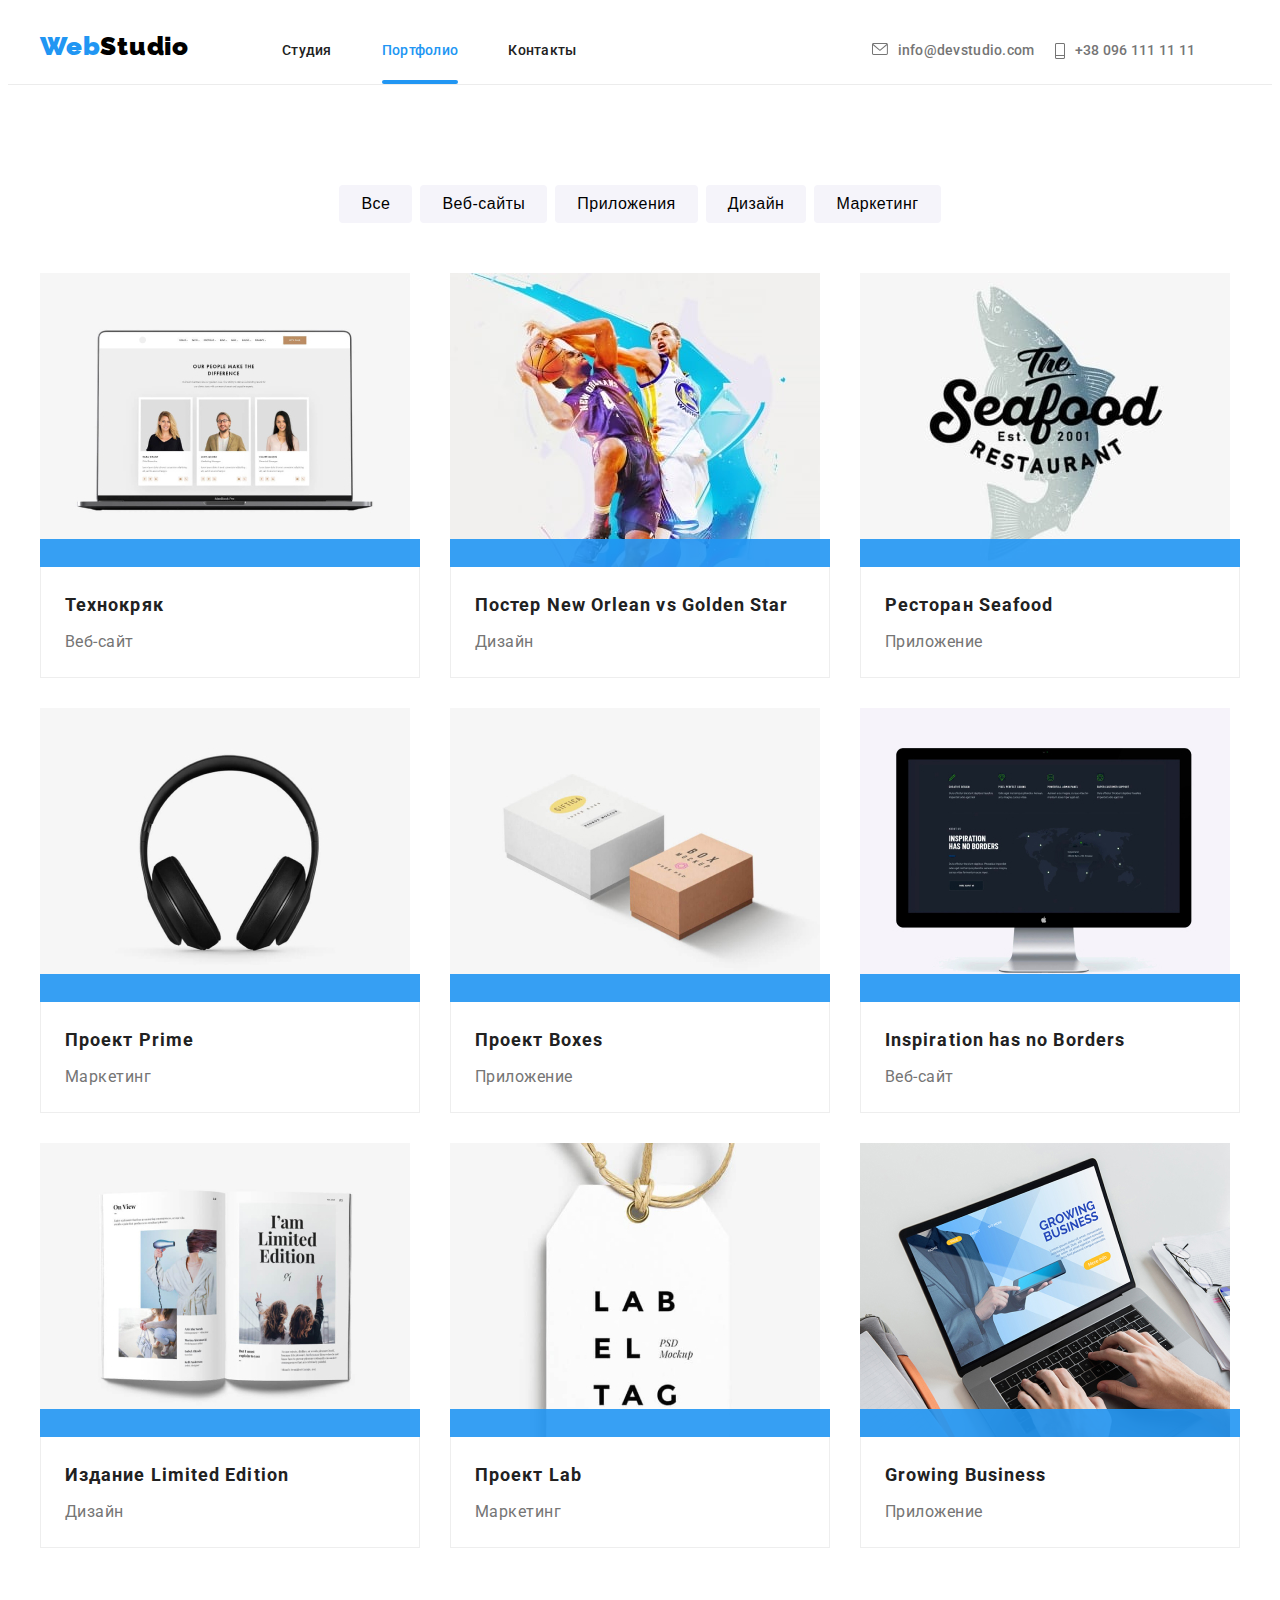
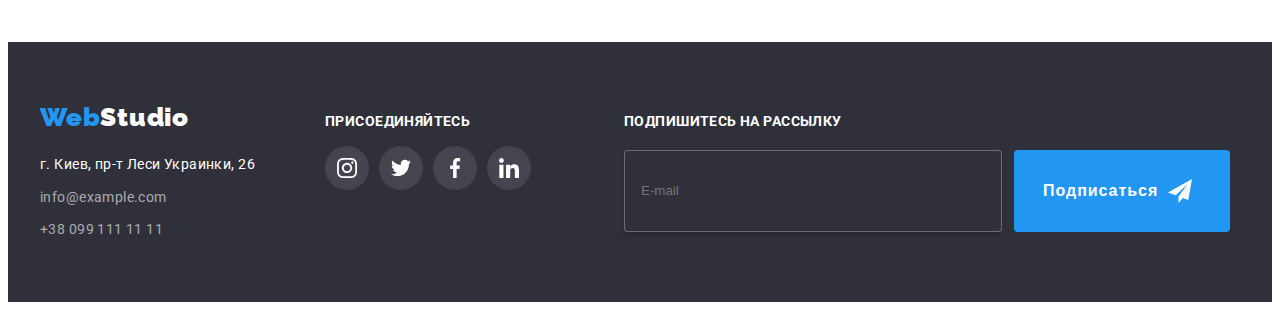
==== portfolio.html @ 85363402 "start of hw 8" ====
<!DOCTYPE html>
<html lang="ru">
<head>
   <meta charset="UTF-8">
   <meta http-equiv="X-UA-Compatible" content="IE=edge">
   <meta name="viewport" content="width=device-width, initial-scale=1.0">
   <title>Home Work 6</title>
   <link rel="preconnect" href="https://fonts.googleapis.com">
   <link rel="preconnect" href="https://fonts.gstatic.com" crossorigin>
   <link href="https://fonts.googleapis.com/css2?family=Raleway:wght@700&family=Roboto:wght@400;500;700;900&display=swap" rel="stylesheet">
   <link rel="stylesheet" href="https://cdnjs.cloudflare.com/ajax/libs/modern-normalize/1.1.0/modern-normalize.min.css" integrity="sha512-wpPYUAdjBVSE4KJnH1VR1HeZfpl1ub8YT/NKx4PuQ5NmX2tKuGu6U/JRp5y+Y8XG2tV+wKQpNHVUX03MfMFn9Q==" crossorigin="anonymous" referrerpolicy="no-referrer" />
   <link rel="stylesheet" href="css/main.min.css">

</head>
<body>
   <header class="page-header">
      <div class="container page-header__container">
         <nav class="page-header__info-nav">
            <a class="logo link" href="./index.html"><b style="color:#2196F3">Web<span style="color:#000000;">Studio</span></b></a>
            <ul class="menu__list">
               <li class="list menu__list-item"><a class="link menu__list-item-studio " href="./index.html">Студия</a></li>
               <li class="list menu__list-item"><a class="link menu__list-item-portfolio current" href="./portfolio.html">Портфолио</a></li>
               <li class="list menu__list-item"><a class="link menu__list-item-contact" href="#contacts">Контакты</a></li>
            </ul>
         </nav>   
         <div class="page-header__contact">
            <a class="page-header__contact-email link grey" href="mailto:info@devstudio.com">
               <svg class="page-header__contact-icon" width="16" height="12">
               <use
                  href="./images/symbol-defs.svg#icon-envelope"
               ></use>
               </svg>info@devstudio.com</a>
            <a class="page-header__contact-telephone link grey" href="tel:+380961111111">
               <svg class="page-header__contact-icon" width="10" height="16">
                  <use
                     href="./images/symbol-defs.svg#icon-telephone"
                  ></use>
               </svg>+38 096 111 11 11</a>
         </div>
      </div>   
   </header>
   <main class="main__portfolio"> 
         <section class="portfolio">  
            <div class="container container-portfolio"> 
               <h2 class="vissually-hidden">наши работы</h2>    
               <ul class="main__portfolio-nav list">
                     <li class="main__portfolio-nav-item"><button class="btn__nav" type="button">Все</button></li>
                     <li class="main__portfolio-nav-item"><button class="btn__nav" type="button" >Веб-сайты</button></li>
                     <li class="main__portfolio-nav-item"><button class="btn__nav" type="button" >Приложения</button></li>
                     <li class="main__portfolio-nav-item"><button class="btn__nav" type="button" >Дизайн</button></li>
                     <li class="main__portfolio-nav-item"><button class="btn__nav" type="button" >Маркетинг</button></li>
               </ul>
               <ul class="main__information-project-details list">
                  <li class="main__information-project-item">
                     <a class="link" href="#">
                        <div class="main__information-project-item-card">   
                           <img src="./images/img4.jpg" alt="Три человека" width="370" >
                           <p class="main__information-project-item-text">
                              Технокряк это современная площадка распространения коронавируса. Компании используют эту платформу для цифрового шпионажа и атак на защищённые сервера конкурентов.
                           </p>
                        </div>
                        <div class="main__information-project-item-border">
                           <h3 class="main__information-project-item-title">Технокряк</h3>
                           <p class="grey detail">Веб-сайт</p>
                        </div>
                     </a>
                  </li>
                  <li class="main__information-project-item">
                     <a class="link" href="#">
                        <div class="main__information-project-item-card">
                           <img src="./images/img5.jpg" alt="два человека играют в баскетбол"  width="370" >
                           <p class="main__information-project-item-text">
                           Технокряк это современная площадка распространения коронавируса. Компании используют эту платформу для цифрового шпионажа и атак на защищённые сервера конкурентов.
                           </p>
                        </div>   
                        <div class="main__information-project-item-border">
                           <h3 class="main__information-project-item-title">Постер New Orlean vs Golden Star</h3>
                           <p class="grey detail">Дизайн</p>
                        </div>
                     </a>
                  </li>
                  <li class="main__information-project-item">
                     <a class="link" href="#">
                        <div class="main__information-project-item-card">
                           <img src="./images/img6.jpg" alt="логотип морского ресторана"  width="370" >
                            <p class="main__information-project-item-text">
                              Технокряк это современная площадка распространения коронавируса. Компании используют эту платформу для цифрового шпионажа и атак на защищённые сервера конкурентов.
                           </p>
                        </div>  
                        <div class="main__information-project-item-border">
                           <h3 class="main__information-project-item-title">Ресторан Seafood</h3>
                           <p class="grey detail">Приложение</p>
                        </div>
                     </a>
                  </li>   
                  <li class="main__information-project-item">
                     <a class="link" href="#">
                        <div class="main__information-project-item-card">
                           <img src="./images/img7.jpg" alt="наушники"  width="370" >
                           <p class="main__information-project-item-text">
                              Технокряк это современная площадка распространения коронавируса. Компании используют эту платформу для цифрового шпионажа и атак на защищённые сервера конкурентов.
                           </p>
                        </div>   
                        <div class="main__information-project-item-border">
                           <h3 class="main__information-project-item-title">Проект Prime</h3>
                           <p class="grey detail">Маркетинг</p>
                        </div>
                     </a>
                  </li>  
                  <li class="main__information-project-item">
                     <a class="link" href="#">
                        <div class="main__information-project-item-card">
                           <img src="./images/img8.jpg" alt="две коробки"  width="370" >
                           <p class="main__information-project-item-text">
                              Технокряк это современная площадка распространения коронавируса. Компании используют эту платформу для цифрового шпионажа и атак на защищённые сервера конкурентов.
                           </p>
                        </div>
                        <div class="main__information-project-item-border">
                           <h3 class="main__information-project-item-title">Проект Boxes</h3>
                           <p class="grey detail">Приложение</p>
                        </div>
                     </a>  
                  </li>
                  <li class="main__information-project-item">
                     <a class="link" href="#">
                        <div class="main__information-project-item-card">
                           <img src="./images/img9.jpg" alt="рабочий стол"  width="370" >
                           <p class="main__information-project-item-text">
                              Технокряк это современная площадка распространения коронавируса. Компании используют эту платформу для цифрового шпионажа и атак на защищённые сервера конкурентов.
                            </p>
                        </div>
                        <div class="main__information-project-item-border">
                           <h3 class="main__information-project-item-title" lang="en">Inspiration has no Borders</h3>
                           <p class="grey detail">Веб-сайт</p>
                        </div>
                     </a>  
                  </li>
                  <li class="main__information-project-item">
                     <a class="link" href="#">
                        <div class="main__information-project-item-card">
                           <img src="./images/img10.jpg" alt="открытая книга"  width="370" >
                           <p class="main__information-project-item-text">
                              Технокряк это современная площадка распространения коронавируса. Компании используют эту платформу для цифрового шпионажа и атак на защищённые сервера конкурентов.
                           </p>
                        </div>   
                        <div class="main__information-project-item-border">
                           <h3 class="main__information-project-item-title">Издание Limited Edition</h3>
                           <p class="grey detail">Дизайн</p>
                        </div>
                     </a>   
                  </li>   
                  <li class="main__information-project-item">
                     <a class="link" href="#">
                        <div class="main__information-project-item-card">
                           <img src="./images/img11.jpg" alt="метка"  width="370" >
                              <p class="main__information-project-item-text">
                                 Технокряк это современная площадка распространения коронавируса. Компании используют эту платформу для цифрового шпионажа и атак на защищённые сервера конкурентов.
                              </p>
                        </div>
                        <div class="main__information-project-item-border">
                           <h3 class="main__information-project-item-title">Проект Lab</h3>
                           <p class="grey detail">Маркетинг</p>
                        </div>
                     </a> 
                  </li>  
                  <li class="main__information-project-item">
                    <a class="link" href="#">
                        <div class="main__information-project-item-card">
                           <img src="./images/img12.jpg" alt="ноутбук" width="370" >
                           <p class="main__information-project-item-text">
                              Технокряк это современная площадка распространения коронавируса. Компании используют эту платформу для цифрового шпионажа и атак на защищённые сервера конкурентов.
                           </p>
                        </div>   
                        <div class="main__information-project-item-border">
                           <h3 class="main__information-project-item-title" lang="en">Growing Business</h3>
                           <p class="grey detail">Приложение</p>
                        </div>
                     </a> 
                  </li>  
               </ul>
            </div> 
         </section>      
   </main>
   <footer class="page-footer" id="contacts">
      <div class="container page-footer__container">
          <div class="page-footer__contact">
              <a class="page-footer__logo link" href="./index.html"><b style="color:#2196F3">Web<span style="color:#ffffff;">Studio</span></b></a>
              <address class="page-footer__address white">
                  г. Киев, пр-т Леси Украинки, 26
              </address>
              <a class="link page-footer__contact-info page-footer__email" href="mailto:info@example.com">info@example.com</a>
              <a class="link page-footer__contact-info" href="tel:+380991111111">+38 099 111 11 11</a>
          </div>
          <section class="page-footer__social">
              <h3 class="page-footer__social-title white ">присоединяйтесь</h3>
              <ul class="page-footer__socials-list list">
                  <li class="page-footer__socials-item">
                          <a
                              href=""
                              class="page-footer__socials-link link"
                          >
                              <svg class="page-footer__socials-icon" width="20" height="20">
                              <use
                                      href="./images/symbol-defs.svg#icon-instagram-2"></use>
                              </svg>
                          </a>
                  </li>
                  <li class="page-footer__socials-item">
                          <a
                              href=""
                              class="page-footer__socials-link link"
                          >
                              <svg class="page-footer__socials-icon" width="20" height="20">
                              <use
                              href="./images/symbol-defs.svg#icon-twitter"
                              ></use>
                              </svg>
                          </a>
                  </li>
                  <li class="page-footer__socials-item">
                          <a
                              href=""
                              class="page-footer__socials-link link"
                          >
                              <svg class="page-footer__socials-icon" width="20" height="20">
                              <use
                              href="./images/symbol-defs.svg#icon-facebook"
                              ></use>
                              </svg>
                          </a>
                  </li>
                  <li class="page-footer__socials-item">
                          <a
                              href=""
                              class="page-footer__socials-link link"
                          >
                              <svg class="page-footer__socials-icon" width="20" height="20">
                              <use
                              href="./images/symbol-defs.svg#icon-linkedin"
                              ></use>
                              </svg>
                          </a>
                  </li>
              </ul>
          </section>
          <section class="page-footer__client">
              <h3 class="page-footer__title white ">Подпишитесь на рассылку</h3>
              <div class="confirmation-email">
                  <span>
                      <input
                          type="email"
                          name="email-confirmation"
                          id="email-confirmation"
                          class="footer-input"
                          placeholder="E-mail"/> 
                  </span>        
                  <button class="page-footer__btn-email" type="submit">Подписаться
                      <span>
                          <svg class="page-footer__icon" width="24" height="24">
                              <use href="./images/symbol-defs.svg#icon-icon-send"></use>
                          </svg> 
                      </span>
                  </button>    
              </div>
          </section>
      </div>   
 </footer>

</body>
</html>
---- css/main.min.css ----
:root{--primary-text-color: #212121;--special-color: #2196f3;--color-contact: #757575;--color-light: #ffffff;--color-of-details: #ececec;--color-background: #f5f4fa;--color-image: #2f303a;--color-footer-contact: rgba(255, 255, 255, 0.6);--color-border: #eeeeee;--color-footer-social: #44454e;--color-teachers-social: #afb1b8;--color-details-info: #e5e5e5}body{font-family:'Roboto', sans-serif;color:var(--primary-text-color)}.link{text-decoration:none;transition:color 250ms cubic-bezier(0.4, 0, 0.2, 1),background-color 250ms cubic-bezier(0.4, 0, 0.2, 1)}.vissually-hidden{position:absolute;white-space:nowrap;width:1px;height:1px;overflow:hidden;border:0;padding:0;clip:rect(0 0 0 0);clip-path:inset(50%);margin:-1px}.grey{color:var(--color-contact)}.white{color:var(--color-light)}p,h1,h2,h3,h4,h5,h6{margin:0}img{display:block;max-width:100%;height:auto}ul{list-style-type:none;margin:0;padding:0}.container{width:1200px;padding-left:15px;padding-right:15px;margin-left:auto;margin-right:auto}.backdrop{position:fixed;width:100vw;height:100vh;background-color:rgba(0,0,0,0.2);top:0}.modal{position:absolute;min-width:528px;min-height:581px;background-color:var(--color-light);box-shadow:0px 2px 1px rgba(0,0,0,0.2),1px 0px 1px rgba(0,0,0,0.14),3px 0px 1px rgba(0,0,0,0.12);border-radius:4px;top:50%;left:50%;transform:translate(-50%, -50%);padding:40px;text-align:center}.is-hidden{visibility:hidden;opacity:0;pointer-events:none}.modal-btn{display:flex;align-items:center;background-color:var(--color-light);border-color:rgba(0,0,0,0.1);border-radius:50px;width:30px;height:30px;position:absolute;right:8px;top:8px;padding:6px;transition:fill 250ms cubic-bezier(0.4, 0, 0.2, 1)}.modal-btn:hover{fill:var(--special-color)}.modal-title{font-weight:700;font-size:20px;line-height:1.15;letter-spacing:0.03em;text-align:center;color:var(--primary-text-color);margin-bottom:12px}.modal-label{display:block;margin-bottom:4px;font-size:12px;line-height:1.2;font-weight:400;letter-spacing:0.01em;color:var(--color-contact);text-align:start}.modal-input-icon{position:absolute;top:20%;left:15px;transition:fill 250ms cubic-bezier(0.4, 0, 0.2, 1)}.modal-input{width:100%;height:40px;background-color:transparent;border:1px solid rgba(33,33,33,0.2);border-radius:4px;padding-left:42px;outline:none;margin-bottom:10px;transition:border-color 250ms cubic-bezier(0.4, 0, 0.2, 1)}.modal-input:focus{border-color:var(--special-color)}.modal-input:focus+.modal-input-icon{fill:var(--special-color)}.modal-text{width:100%;height:120px;background-color:transparent;border:1px solid rgba(33,33,33,0.2);border-radius:5px;resize:none;padding:12px 16px;margin-bottom:20px}.input-wrap{display:block;position:relative}.check-text{font-size:14px;line-height:1.2;color:var(--color-contact);display:flex;position:relative}.check-link{color:var(--special-color);margin-left:5px}.check-text span{width:16px;height:15px;border:2px solid var(--primary-text-color);border-radius:2px;margin-right:9px;display:flex;align-items:center;justify-content:center;transition:background-color 250ms cubic-bezier(0.4, 0, 0.2, 1),border 250ms cubic-bezier(0.4, 0, 0.2, 1)}.input-check:checked+.check-text span{background-color:var(--special-color);border:none}.input-icon-check{fill:var(--color-light)}.form__btn-contact{color:var(--color-light);font-size:16px;line-height:1.87;font-weight:400;letter-spacing:0.06em;padding:10px 55px;border:none;border-radius:4px;background-color:var(--special-color);box-shadow:0px 4px 4px rgba(0,0,0,0.15);margin-top:30px}.page-header{display:flex;justify-content:space-evenly;border-bottom:solid 1px var(--color-of-details);padding-top:24px}.page-header__container{display:flex;align-items:baseline}.page-header__info-nav{display:flex;align-items:baseline}.logo{font-size:26px;font-family:'Raleway', sans-serif;letter-spacing:0.03em;font-weight:700;line-height:1.15}.menu__list{display:flex;align-items:center;margin-right:295px}.menu__list .list:first-child{margin-left:93px}.menu__list .list:not(:last-child){margin-right:50px}.menu__list .current::after{color:var(--special-color);content:'';height:4px;width:100%;background-color:var(--special-color);border-radius:2px;display:block;position:absolute;bottom:0}.menu__list .link{padding-bottom:25px}.menu__list .link:hover,.menu__list .link:focus{color:var(--special-color)}.menu__list-item{position:relative;padding-bottom:25px}.page-header__contact{display:flex;align-items:center}.page-header__contact .link:hover,.page-header__contact .link:focus{color:var(--special-color)}.menu__list-item-studio,.menu__list-item-portfolio,.menu__list-item-contact{color:var(--primary-text-color);font-weight:500;font-size:14px;line-height:1.14;letter-spacing:0.02em}.current{color:var(--special-color)}.page-header__contact-telephone{display:flex;align-items:flex-start}.page-header__contact-icon{fill:currentColor;margin-right:10px}.page-header__contact-email,.page-header__contact-telephone{font-weight:500;font-size:14px;line-height:1.14;letter-spacing:0.02em}.page-header__contact-email{margin-right:20px}.hero{background-color:var(--color-image);letter-spacing:0.06em;text-align:center;padding-top:200px;padding-bottom:200px}.overlay{background-image:linear-gradient(rgba(47,48,58,0.4), rgba(47,48,58,0.4)),url("../images/img-hero.jpg");background-repeat:no-repeat;background-position:center;background-size:cover;margin:0 auto;max-width:1600px}.hero__title{color:var(--color-light);font-size:44px;font-weight:900;line-height:1.36;letter-spacing:0.06em;max-width:696px;margin-bottom:30px;margin-right:auto;margin-left:auto}.hero__btn{padding:10px 32px;background-color:var(--special-color);border-radius:4px;font-size:16px;font-weight:700;line-height:1.87;cursor:pointer;color:var(--color-light);border:none;transition:box-shadow 250ms cubic-bezier(0.4, 0, 0.2, 1)}.hero__btn:hover{box-shadow:0px 4px 4px rgba(0,0,0,0.15)}.main__portfolio{padding-top:100px;padding-bottom:94px}.container-portfolio{display:flex;flex-direction:column}.main__portfolio-nav{display:flex;justify-content:center;margin-bottom:50px}.main__portfolio-nav .main__portfolio-nav-item:not(:last-child){margin-right:8px}.btn__nav{background:var(--color-background);border-radius:4px;border:none;font-weight:500;font-size:16px;line-height:1.62;letter-spacing:0.03em;cursor:pointer;padding:6px 22px;transition:background-color 250ms cubic-bezier(0.4, 0, 0.2, 1),color 250ms cubic-bezier(0.4, 0, 0.2, 1),border 250ms cubic-bezier(0.4, 0, 0.2, 1),box-shadow 250ms cubic-bezier(0.4, 0, 0.2, 1)}.btn__nav:hover,.btn__nav:focus{background-color:var(--special-color);border:none;color:var(--color-light);box-shadow:0px 3px 1px rgba(0,0,0,0.1),0px 1px 2px rgba(0,0,0,0.08),0px 2px 2px rgba(0,0,0,0.12)}.main__information-project-details{display:flex;flex-wrap:wrap;margin-bottom:-30px;margin-right:-30px}.main__information-project-item{width:calc(100% / 3 - 30px);margin-bottom:30px;margin-right:30px;background:var(--color-light);transition:box-shadow 250ms cubic-bezier(0.4, 0, 0.2, 1)}.main__information-project-item:hover{box-shadow:0px 3px 1px rgba(0,0,0,0.1),0px 1px 2px rgba(0,0,0,0.08),0px 2px 2px rgba(0,0,0,0.12)}.main__information-project-item:hover .main__information-project-item-text{transform:translateY(0%)}.main__information-project-item-card{position:relative;overflow:hidden}.main__information-project-item-text{font-style:normal;font-size:18px;line-height:calc(28 / 18);letter-spacing:0.03em;color:var(--color-light);width:370px;position:absolute;top:0;left:0;padding:63px 24px;background-color:rgba(33,150,243,0.9);transform:translateY(100%);transition:transform 250ms cubic-bezier(0.4, 0, 0.2, 1)}.main__information-project-item-border{border-left:1px solid var(--color-border);border-right:1px solid var(--color-border);border-bottom:1px solid var(--color-border);padding:20px 24px}.main__information-project-item-title{font-weight:700;font-size:18px;line-height:2;letter-spacing:0.06em;color:var(--primary-text-color)}.detail{font-size:16px;line-height:1.87;letter-spacing:0.03em;margin-top:4px}.skils.section{padding-top:94px;padding-bottom:47px}.skils__details-list{display:flex;justify-content:center}.skils__details-item:not(:last-child){margin-right:30px}.skils__details-block{display:flex;justify-content:center;align-items:center;margin-bottom:30px;background-color:var(--color-background);width:270px;height:120px}.skils__details-title{font-weight:700;font-size:14px;line-height:1.14;letter-spacing:0.03em}.grey.text{font-family:Roboto;font-size:14px;line-height:1.71;letter-spacing:0.03em;margin-top:10px;display:block;width:270px}.work{font-family:Roboto;font-weight:700;font-size:36px;line-height:1.16;text-align:center;letter-spacing:0.03em;margin-bottom:50px}.work-details.section{padding-top:47px;padding-bottom:94px}.work-details__gallery-list{display:flex}.work-details__gallery-list .list:not(:last-child){margin-right:30px}.work-details__gallery-item-box{position:relative}.work-details__gallery-item-text{position:absolute;bottom:0;left:0;color:var(--color-light);background-color:rgba(47,48,58,0.8);width:100%;height:70px;font-weight:700;font-size:14px;line-height:calc(16 / 14);text-align:center;letter-spacing:0.03em;padding:27px 82px;text-transform:uppercase}.teachers{background-color:var(--color-background);padding-top:94px;padding-bottom:94px}.teachers__list{display:flex}.teachers__list .list:not(:last-child){margin-right:30px}.teachers__list .teachers__socials-list{display:flex;justify-content:center;margin-top:16px}.teachers__item{background-color:var(--color-light);box-shadow:0px 1px 3px rgba(0,0,0,0.12),0px 1px 1px rgba(0,0,0,0.14),0px 2px 1px rgba(0,0,0,0.2);border-radius:0px 0px 4px 4px}.teachers__item-names{padding-top:30px;padding-bottom:30px}.teachers__item-names-title{font-weight:500;font-size:16px;line-height:1.18;text-align:center;letter-spacing:0.03em}.teachers__socials-item{width:44px;height:44px;margin-right:10px}.teachers__socials-item:last-child{margin-right:0}.teachers__socials-item .teachers__socials-link{width:100%;height:100%;border-radius:50%;display:flex;align-items:center;justify-content:center;color:var(--color-teachers-social);transition:background-color 250ms cubic-bezier(0.4, 0, 0.2, 1),color 250ms cubic-bezier(0.4, 0, 0.2, 1)}.teachers__socials-item .teachers__socials-link:hover,.teachers__socials-item .teachers__socials-link:focus{background-color:var(--special-color);color:var(--color-light)}.teachers__socials-icon{fill:currentColor}.grey.workers{text-align:center;font-weight:400;margin-top:10px}.clients.section{padding-top:94px;padding-bottom:94px}.clients__title{margin-bottom:50px;text-align:center}.clients__socials-list{display:flex}.clients__socials-item{margin-right:30px}.clients__socials-item:last-child{margin-right:0}.clients__socials-link{display:flex;justify-content:center;align-items:center;width:170px;height:92px;border:solid 1px var(--color-teachers-social);border-radius:4px;fill:var(--color-teachers-social);transition:fill 250ms cubic-bezier(0.4, 0, 0.2, 1),border 250ms cubic-bezier(0.4, 0, 0.2, 1)}.clients__socials-link:hover,.clients__socials-link:focus{fill:var(--special-color);border:solid 1px var(--special-color)}.page-footer{background-color:var(--color-image);padding-top:60px;padding-bottom:60px}.page-footer__container{display:flex;align-items:baseline}.page-footer__contact{margin-right:70px}.page-footer__logo{font-family:Raleway;font-weight:700;font-size:26px;line-height:1.19;letter-spacing:0.03em;display:block}.page-footer__address{font-size:14px;font-weight:400;font-style:normal;line-height:1.71;letter-spacing:0.03em;margin-top:20px}.page-footer__contact-info{color:var(--color-footer-contact);font-size:14px;line-height:1.71;letter-spacing:0.03em;display:block}.page-footer__email{margin-top:9px;margin-bottom:9px}.page-footer__social-title{font-weight:700;font-size:14px;line-height:1.14;letter-spacing:0.03em;text-transform:uppercase}.page-footer__socials-list{display:flex;justify-content:center;margin-top:16px}.page-footer__socials-item{width:44px;height:44px;margin-right:10px}.page-footer__socials-item:last-child{margin-right:0}.page-footer__socials-link{width:100%;height:100%;border-radius:50%;background-color:var(--color-footer-social);display:flex;align-items:center;justify-content:center;color:#ffffff}.page-footer__socials-link:hover,.page-footer__socials-link:focus{background-color:var(--special-color)}.page-footer__socials-icon{width:20px;height:20px;fill:currentColor}.page-footer__client{margin-left:93px}.page-footer__title{font-weight:700;font-size:14px;line-height:1.14;letter-spacing:0.03em;text-transform:uppercase;margin-bottom:20px}.confirmation-email{display:flex}.footer-input{width:358px;height:50px;background-color:var(--color-image);border:1px solid rgba(255,255,255,0.3);border-radius:4px;box-shadow:0px 4px 4px rgba(0,0,0,0.15);color:var(--color-contact);padding-left:16px;padding-top:15px;padding-bottom:15px;margin-right:12px}.page-footer__btn-email{color:var(--color-light);background-color:var(--special-color);border-radius:4px;border:none;padding:10px 62px 10px 29px;font-weight:700;font-size:16px;line-height:1.87;letter-spacing:0.06em;position:relative}.page-footer__btn-email span{margin-left:10px}.page-footer__icon{position:absolute;fill:var(--color-light);top:50%;transform:translateY(-50%)}
/*# sourceMappingURL=main.min.css.map */
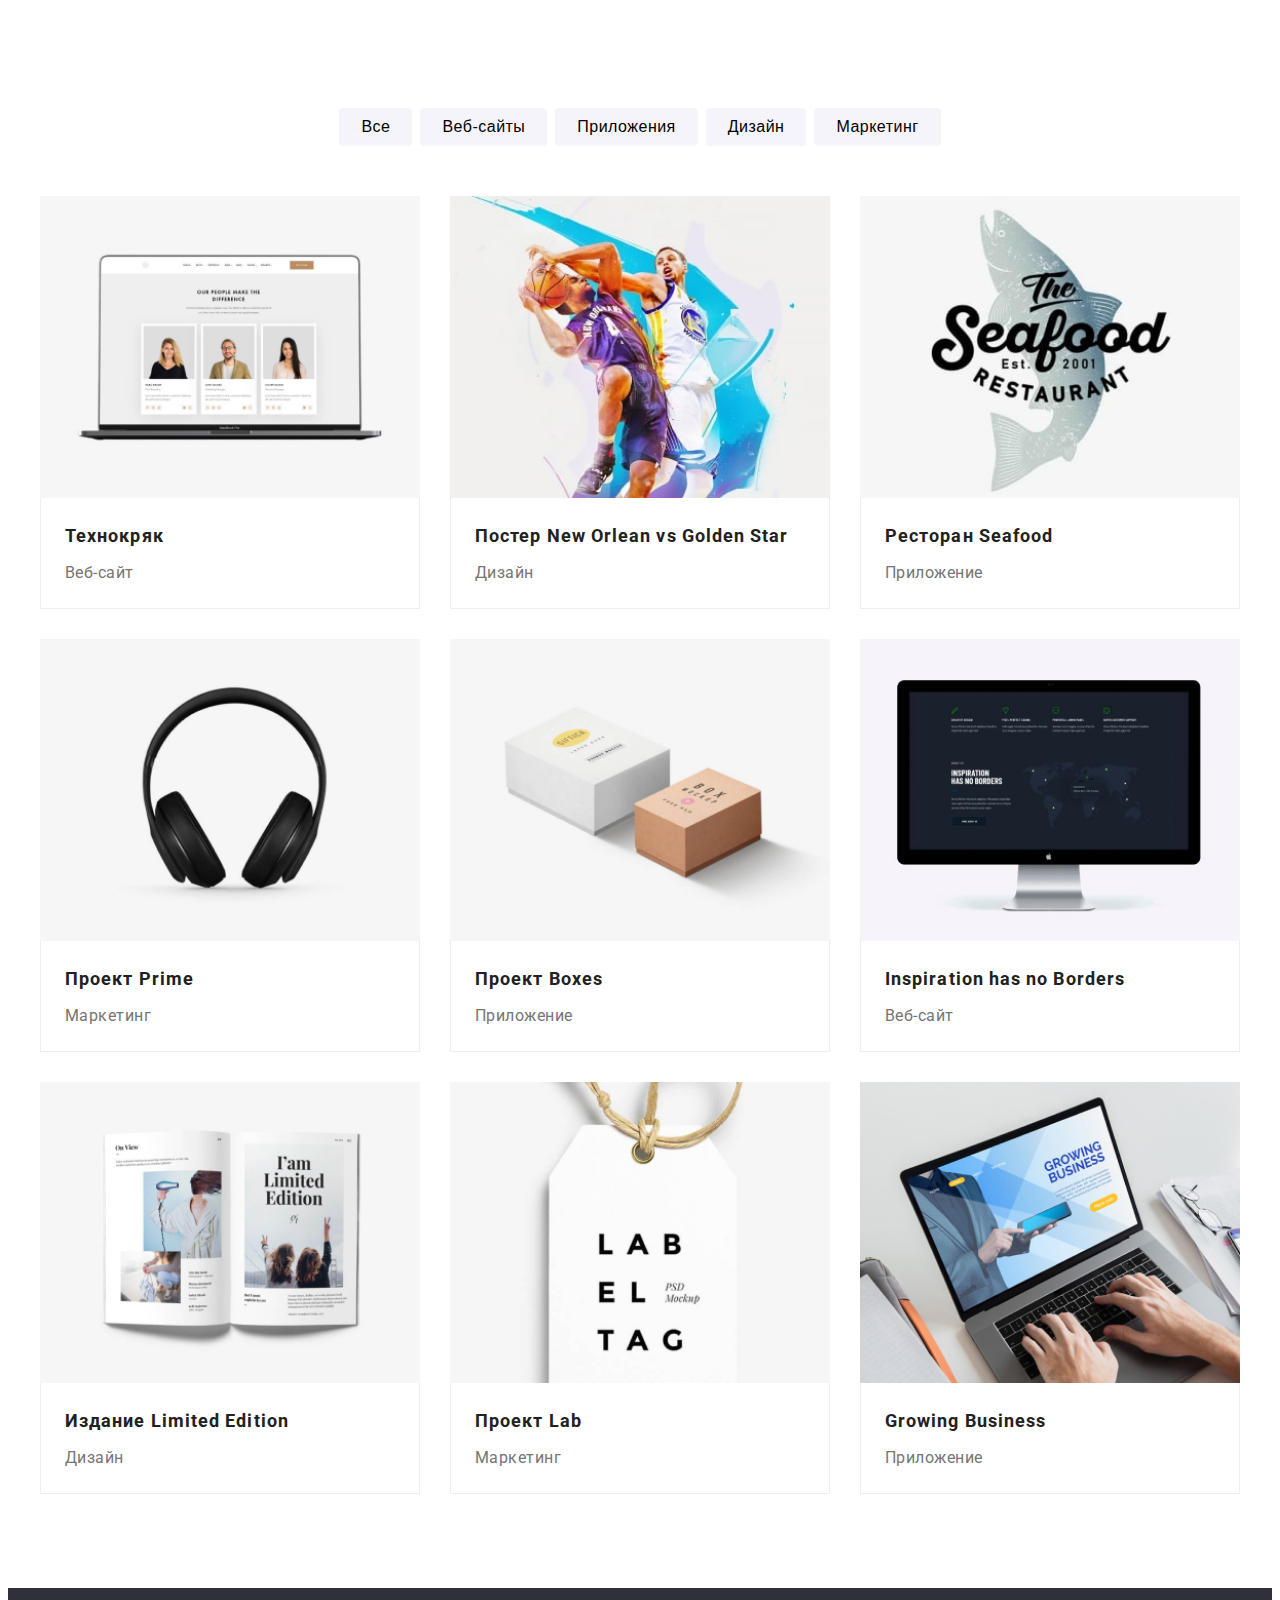
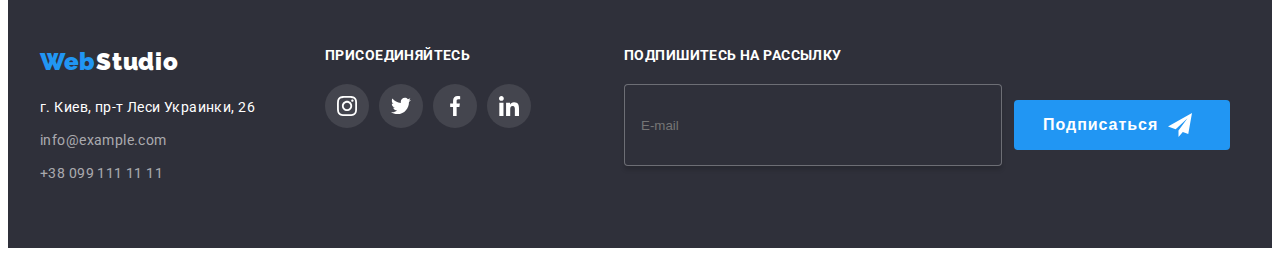
==== commit 22e80f7f: "responsive portfolio" ====
--- a/portfolio.html
+++ b/portfolio.html
@@ -13,7 +13,7 @@
 
 </head>
 <body>
-   <header class="page-header">
+   <!-- <header class="page-header">
       <div class="container page-header__container">
          <nav class="page-header__info-nav">
             <a class="logo link" href="./index.html"><b style="color:#2196F3">Web<span style="color:#000000;">Studio</span></b></a>
@@ -38,7 +38,7 @@
                </svg>+38 096 111 11 11</a>
          </div>
       </div>   
-   </header>
+   </header> -->
    <main class="main__portfolio"> 
          <section class="portfolio">  
             <div class="container container-portfolio"> 
--- a/css/main.min.css
+++ b/css/main.min.css
@@ -1,2 +1,2 @@
-:root{--primary-text-color: #212121;--special-color: #2196f3;--color-contact: #757575;--color-light: #ffffff;--color-of-details: #ececec;--color-background: #f5f4fa;--color-image: #2f303a;--color-footer-contact: rgba(255, 255, 255, 0.6);--color-border: #eeeeee;--color-footer-social: #44454e;--color-teachers-social: #afb1b8;--color-details-info: #e5e5e5}body{font-family:'Roboto', sans-serif;color:var(--primary-text-color)}.link{text-decoration:none;transition:color 250ms cubic-bezier(0.4, 0, 0.2, 1),background-color 250ms cubic-bezier(0.4, 0, 0.2, 1)}.vissually-hidden{position:absolute;white-space:nowrap;width:1px;height:1px;overflow:hidden;border:0;padding:0;clip:rect(0 0 0 0);clip-path:inset(50%);margin:-1px}.grey{color:var(--color-contact)}.white{color:var(--color-light)}p,h1,h2,h3,h4,h5,h6{margin:0}img{display:block;max-width:100%;height:auto}ul{list-style-type:none;margin:0;padding:0}.container{width:1200px;padding-left:15px;padding-right:15px;margin-left:auto;margin-right:auto}.backdrop{position:fixed;width:100vw;height:100vh;background-color:rgba(0,0,0,0.2);top:0}.modal{position:absolute;min-width:528px;min-height:581px;background-color:var(--color-light);box-shadow:0px 2px 1px rgba(0,0,0,0.2),1px 0px 1px rgba(0,0,0,0.14),3px 0px 1px rgba(0,0,0,0.12);border-radius:4px;top:50%;left:50%;transform:translate(-50%, -50%);padding:40px;text-align:center}.is-hidden{visibility:hidden;opacity:0;pointer-events:none}.modal-btn{display:flex;align-items:center;background-color:var(--color-light);border-color:rgba(0,0,0,0.1);border-radius:50px;width:30px;height:30px;position:absolute;right:8px;top:8px;padding:6px;transition:fill 250ms cubic-bezier(0.4, 0, 0.2, 1)}.modal-btn:hover{fill:var(--special-color)}.modal-title{font-weight:700;font-size:20px;line-height:1.15;letter-spacing:0.03em;text-align:center;color:var(--primary-text-color);margin-bottom:12px}.modal-label{display:block;margin-bottom:4px;font-size:12px;line-height:1.2;font-weight:400;letter-spacing:0.01em;color:var(--color-contact);text-align:start}.modal-input-icon{position:absolute;top:20%;left:15px;transition:fill 250ms cubic-bezier(0.4, 0, 0.2, 1)}.modal-input{width:100%;height:40px;background-color:transparent;border:1px solid rgba(33,33,33,0.2);border-radius:4px;padding-left:42px;outline:none;margin-bottom:10px;transition:border-color 250ms cubic-bezier(0.4, 0, 0.2, 1)}.modal-input:focus{border-color:var(--special-color)}.modal-input:focus+.modal-input-icon{fill:var(--special-color)}.modal-text{width:100%;height:120px;background-color:transparent;border:1px solid rgba(33,33,33,0.2);border-radius:5px;resize:none;padding:12px 16px;margin-bottom:20px}.input-wrap{display:block;position:relative}.check-text{font-size:14px;line-height:1.2;color:var(--color-contact);display:flex;position:relative}.check-link{color:var(--special-color);margin-left:5px}.check-text span{width:16px;height:15px;border:2px solid var(--primary-text-color);border-radius:2px;margin-right:9px;display:flex;align-items:center;justify-content:center;transition:background-color 250ms cubic-bezier(0.4, 0, 0.2, 1),border 250ms cubic-bezier(0.4, 0, 0.2, 1)}.input-check:checked+.check-text span{background-color:var(--special-color);border:none}.input-icon-check{fill:var(--color-light)}.form__btn-contact{color:var(--color-light);font-size:16px;line-height:1.87;font-weight:400;letter-spacing:0.06em;padding:10px 55px;border:none;border-radius:4px;background-color:var(--special-color);box-shadow:0px 4px 4px rgba(0,0,0,0.15);margin-top:30px}.page-header{display:flex;justify-content:space-evenly;border-bottom:solid 1px var(--color-of-details);padding-top:24px}.page-header__container{display:flex;align-items:baseline}.page-header__info-nav{display:flex;align-items:baseline}.logo{font-size:26px;font-family:'Raleway', sans-serif;letter-spacing:0.03em;font-weight:700;line-height:1.15}.menu__list{display:flex;align-items:center;margin-right:295px}.menu__list .list:first-child{margin-left:93px}.menu__list .list:not(:last-child){margin-right:50px}.menu__list .current::after{color:var(--special-color);content:'';height:4px;width:100%;background-color:var(--special-color);border-radius:2px;display:block;position:absolute;bottom:0}.menu__list .link{padding-bottom:25px}.menu__list .link:hover,.menu__list .link:focus{color:var(--special-color)}.menu__list-item{position:relative;padding-bottom:25px}.page-header__contact{display:flex;align-items:center}.page-header__contact .link:hover,.page-header__contact .link:focus{color:var(--special-color)}.menu__list-item-studio,.menu__list-item-portfolio,.menu__list-item-contact{color:var(--primary-text-color);font-weight:500;font-size:14px;line-height:1.14;letter-spacing:0.02em}.current{color:var(--special-color)}.page-header__contact-telephone{display:flex;align-items:flex-start}.page-header__contact-icon{fill:currentColor;margin-right:10px}.page-header__contact-email,.page-header__contact-telephone{font-weight:500;font-size:14px;line-height:1.14;letter-spacing:0.02em}.page-header__contact-email{margin-right:20px}.hero{background-color:var(--color-image);letter-spacing:0.06em;text-align:center;padding-top:200px;padding-bottom:200px}.overlay{background-image:linear-gradient(rgba(47,48,58,0.4), rgba(47,48,58,0.4)),url("../images/img-hero.jpg");background-repeat:no-repeat;background-position:center;background-size:cover;margin:0 auto;max-width:1600px}.hero__title{color:var(--color-light);font-size:44px;font-weight:900;line-height:1.36;letter-spacing:0.06em;max-width:696px;margin-bottom:30px;margin-right:auto;margin-left:auto}.hero__btn{padding:10px 32px;background-color:var(--special-color);border-radius:4px;font-size:16px;font-weight:700;line-height:1.87;cursor:pointer;color:var(--color-light);border:none;transition:box-shadow 250ms cubic-bezier(0.4, 0, 0.2, 1)}.hero__btn:hover{box-shadow:0px 4px 4px rgba(0,0,0,0.15)}.main__portfolio{padding-top:100px;padding-bottom:94px}.container-portfolio{display:flex;flex-direction:column}.main__portfolio-nav{display:flex;justify-content:center;margin-bottom:50px}.main__portfolio-nav .main__portfolio-nav-item:not(:last-child){margin-right:8px}.btn__nav{background:var(--color-background);border-radius:4px;border:none;font-weight:500;font-size:16px;line-height:1.62;letter-spacing:0.03em;cursor:pointer;padding:6px 22px;transition:background-color 250ms cubic-bezier(0.4, 0, 0.2, 1),color 250ms cubic-bezier(0.4, 0, 0.2, 1),border 250ms cubic-bezier(0.4, 0, 0.2, 1),box-shadow 250ms cubic-bezier(0.4, 0, 0.2, 1)}.btn__nav:hover,.btn__nav:focus{background-color:var(--special-color);border:none;color:var(--color-light);box-shadow:0px 3px 1px rgba(0,0,0,0.1),0px 1px 2px rgba(0,0,0,0.08),0px 2px 2px rgba(0,0,0,0.12)}.main__information-project-details{display:flex;flex-wrap:wrap;margin-bottom:-30px;margin-right:-30px}.main__information-project-item{width:calc(100% / 3 - 30px);margin-bottom:30px;margin-right:30px;background:var(--color-light);transition:box-shadow 250ms cubic-bezier(0.4, 0, 0.2, 1)}.main__information-project-item:hover{box-shadow:0px 3px 1px rgba(0,0,0,0.1),0px 1px 2px rgba(0,0,0,0.08),0px 2px 2px rgba(0,0,0,0.12)}.main__information-project-item:hover .main__information-project-item-text{transform:translateY(0%)}.main__information-project-item-card{position:relative;overflow:hidden}.main__information-project-item-text{font-style:normal;font-size:18px;line-height:calc(28 / 18);letter-spacing:0.03em;color:var(--color-light);width:370px;position:absolute;top:0;left:0;padding:63px 24px;background-color:rgba(33,150,243,0.9);transform:translateY(100%);transition:transform 250ms cubic-bezier(0.4, 0, 0.2, 1)}.main__information-project-item-border{border-left:1px solid var(--color-border);border-right:1px solid var(--color-border);border-bottom:1px solid var(--color-border);padding:20px 24px}.main__information-project-item-title{font-weight:700;font-size:18px;line-height:2;letter-spacing:0.06em;color:var(--primary-text-color)}.detail{font-size:16px;line-height:1.87;letter-spacing:0.03em;margin-top:4px}.skils.section{padding-top:94px;padding-bottom:47px}.skils__details-list{display:flex;justify-content:center}.skils__details-item:not(:last-child){margin-right:30px}.skils__details-block{display:flex;justify-content:center;align-items:center;margin-bottom:30px;background-color:var(--color-background);width:270px;height:120px}.skils__details-title{font-weight:700;font-size:14px;line-height:1.14;letter-spacing:0.03em}.grey.text{font-family:Roboto;font-size:14px;line-height:1.71;letter-spacing:0.03em;margin-top:10px;display:block;width:270px}.work{font-family:Roboto;font-weight:700;font-size:36px;line-height:1.16;text-align:center;letter-spacing:0.03em;margin-bottom:50px}.work-details.section{padding-top:47px;padding-bottom:94px}.work-details__gallery-list{display:flex}.work-details__gallery-list .list:not(:last-child){margin-right:30px}.work-details__gallery-item-box{position:relative}.work-details__gallery-item-text{position:absolute;bottom:0;left:0;color:var(--color-light);background-color:rgba(47,48,58,0.8);width:100%;height:70px;font-weight:700;font-size:14px;line-height:calc(16 / 14);text-align:center;letter-spacing:0.03em;padding:27px 82px;text-transform:uppercase}.teachers{background-color:var(--color-background);padding-top:94px;padding-bottom:94px}.teachers__list{display:flex}.teachers__list .list:not(:last-child){margin-right:30px}.teachers__list .teachers__socials-list{display:flex;justify-content:center;margin-top:16px}.teachers__item{background-color:var(--color-light);box-shadow:0px 1px 3px rgba(0,0,0,0.12),0px 1px 1px rgba(0,0,0,0.14),0px 2px 1px rgba(0,0,0,0.2);border-radius:0px 0px 4px 4px}.teachers__item-names{padding-top:30px;padding-bottom:30px}.teachers__item-names-title{font-weight:500;font-size:16px;line-height:1.18;text-align:center;letter-spacing:0.03em}.teachers__socials-item{width:44px;height:44px;margin-right:10px}.teachers__socials-item:last-child{margin-right:0}.teachers__socials-item .teachers__socials-link{width:100%;height:100%;border-radius:50%;display:flex;align-items:center;justify-content:center;color:var(--color-teachers-social);transition:background-color 250ms cubic-bezier(0.4, 0, 0.2, 1),color 250ms cubic-bezier(0.4, 0, 0.2, 1)}.teachers__socials-item .teachers__socials-link:hover,.teachers__socials-item .teachers__socials-link:focus{background-color:var(--special-color);color:var(--color-light)}.teachers__socials-icon{fill:currentColor}.grey.workers{text-align:center;font-weight:400;margin-top:10px}.clients.section{padding-top:94px;padding-bottom:94px}.clients__title{margin-bottom:50px;text-align:center}.clients__socials-list{display:flex}.clients__socials-item{margin-right:30px}.clients__socials-item:last-child{margin-right:0}.clients__socials-link{display:flex;justify-content:center;align-items:center;width:170px;height:92px;border:solid 1px var(--color-teachers-social);border-radius:4px;fill:var(--color-teachers-social);transition:fill 250ms cubic-bezier(0.4, 0, 0.2, 1),border 250ms cubic-bezier(0.4, 0, 0.2, 1)}.clients__socials-link:hover,.clients__socials-link:focus{fill:var(--special-color);border:solid 1px var(--special-color)}.page-footer{background-color:var(--color-image);padding-top:60px;padding-bottom:60px}.page-footer__container{display:flex;align-items:baseline}.page-footer__contact{margin-right:70px}.page-footer__logo{font-family:Raleway;font-weight:700;font-size:26px;line-height:1.19;letter-spacing:0.03em;display:block}.page-footer__address{font-size:14px;font-weight:400;font-style:normal;line-height:1.71;letter-spacing:0.03em;margin-top:20px}.page-footer__contact-info{color:var(--color-footer-contact);font-size:14px;line-height:1.71;letter-spacing:0.03em;display:block}.page-footer__email{margin-top:9px;margin-bottom:9px}.page-footer__social-title{font-weight:700;font-size:14px;line-height:1.14;letter-spacing:0.03em;text-transform:uppercase}.page-footer__socials-list{display:flex;justify-content:center;margin-top:16px}.page-footer__socials-item{width:44px;height:44px;margin-right:10px}.page-footer__socials-item:last-child{margin-right:0}.page-footer__socials-link{width:100%;height:100%;border-radius:50%;background-color:var(--color-footer-social);display:flex;align-items:center;justify-content:center;color:#ffffff}.page-footer__socials-link:hover,.page-footer__socials-link:focus{background-color:var(--special-color)}.page-footer__socials-icon{width:20px;height:20px;fill:currentColor}.page-footer__client{margin-left:93px}.page-footer__title{font-weight:700;font-size:14px;line-height:1.14;letter-spacing:0.03em;text-transform:uppercase;margin-bottom:20px}.confirmation-email{display:flex}.footer-input{width:358px;height:50px;background-color:var(--color-image);border:1px solid rgba(255,255,255,0.3);border-radius:4px;box-shadow:0px 4px 4px rgba(0,0,0,0.15);color:var(--color-contact);padding-left:16px;padding-top:15px;padding-bottom:15px;margin-right:12px}.page-footer__btn-email{color:var(--color-light);background-color:var(--special-color);border-radius:4px;border:none;padding:10px 62px 10px 29px;font-weight:700;font-size:16px;line-height:1.87;letter-spacing:0.06em;position:relative}.page-footer__btn-email span{margin-left:10px}.page-footer__icon{position:absolute;fill:var(--color-light);top:50%;transform:translateY(-50%)}
+:root{--primary-text-color: #212121;--special-color: #2196f3;--color-contact: #757575;--color-light: #ffffff;--color-of-details: #ececec;--color-background: #f5f4fa;--color-image: #2f303a;--color-footer-contact: rgba(255, 255, 255, 0.6);--color-border: #eeeeee;--color-footer-social: #44454e;--color-teachers-social: #afb1b8;--color-details-info: #e5e5e5}body{font-family:'Roboto', sans-serif;color:var(--primary-text-color)}.link{text-decoration:none;transition:color 250ms cubic-bezier(0.4, 0, 0.2, 1),background-color 250ms cubic-bezier(0.4, 0, 0.2, 1)}.vissually-hidden{position:absolute;white-space:nowrap;width:1px;height:1px;overflow:hidden;border:0;padding:0;clip:rect(0 0 0 0);clip-path:inset(50%);margin:-1px}.grey{color:var(--color-contact)}.white{color:var(--color-light)}p,h1,h2,h3,h4,h5,h6{margin:0}img{display:block;max-width:100%;height:auto}ul{list-style-type:none;margin:0;padding:0}.container{width:100%;padding-left:15px;padding-right:15px;margin-left:auto;margin-right:auto}@media screen and (min-width: 480px){.container{width:480px}}@media screen and (min-width: 768px){.container{width:768px}}@media screen and (min-width: 1200px){.container{width:1200px}}.backdrop{position:fixed;width:100vw;height:100vh;background-color:rgba(0,0,0,0.2);top:0}.modal{position:absolute;min-width:528px;min-height:581px;background-color:var(--color-light);box-shadow:0px 2px 1px rgba(0,0,0,0.2),1px 0px 1px rgba(0,0,0,0.14),3px 0px 1px rgba(0,0,0,0.12);border-radius:4px;top:50%;left:50%;transform:translate(-50%, -50%);padding:40px;text-align:center}.is-hidden{visibility:hidden;opacity:0;pointer-events:none}.modal-btn{display:flex;align-items:center;background-color:var(--color-light);border-color:rgba(0,0,0,0.1);border-radius:50px;width:30px;height:30px;position:absolute;right:8px;top:8px;padding:6px;transition:fill 250ms cubic-bezier(0.4, 0, 0.2, 1)}.modal-btn:hover{fill:var(--special-color)}.modal-title{font-weight:700;font-size:20px;line-height:1.15;letter-spacing:0.03em;text-align:center;color:var(--primary-text-color);margin-bottom:12px}.modal-label{display:block;margin-bottom:4px;font-size:12px;line-height:1.2;font-weight:400;letter-spacing:0.01em;color:var(--color-contact);text-align:start}.modal-input-icon{position:absolute;top:20%;left:15px;transition:fill 250ms cubic-bezier(0.4, 0, 0.2, 1)}.modal-input{width:100%;height:40px;background-color:transparent;border:1px solid rgba(33,33,33,0.2);border-radius:4px;padding-left:42px;outline:none;margin-bottom:10px;transition:border-color 250ms cubic-bezier(0.4, 0, 0.2, 1)}.modal-input:focus{border-color:var(--special-color)}.modal-input:focus+.modal-input-icon{fill:var(--special-color)}.modal-text{width:100%;height:120px;background-color:transparent;border:1px solid rgba(33,33,33,0.2);border-radius:5px;resize:none;padding:12px 16px;margin-bottom:20px}.input-wrap{display:block;position:relative}.check-text{font-size:14px;line-height:1.2;color:var(--color-contact);display:flex;position:relative}.check-link{color:var(--special-color);margin-left:5px}.check-text span{width:16px;height:15px;border:2px solid var(--primary-text-color);border-radius:2px;margin-right:9px;display:flex;align-items:center;justify-content:center;transition:background-color 250ms cubic-bezier(0.4, 0, 0.2, 1),border 250ms cubic-bezier(0.4, 0, 0.2, 1)}.input-check:checked+.check-text span{background-color:var(--special-color);border:none}.input-icon-check{fill:var(--color-light)}.form__btn-contact{color:var(--color-light);font-size:16px;line-height:1.87;font-weight:400;letter-spacing:0.06em;padding:10px 55px;border:none;border-radius:4px;background-color:var(--special-color);box-shadow:0px 4px 4px rgba(0,0,0,0.15);margin-top:30px}.title-all{font-family:Roboto;font-weight:700;font-size:28px;line-height:1.17;text-align:center;letter-spacing:0.03em;margin-bottom:30px}@media screen and (min-width: 1200px){.title-all{font-size:36px;line-height:1.16;margin-bottom:50px}}.page-header{display:flex;justify-content:space-evenly;border-bottom:solid 1px var(--color-of-details);padding-top:24px}.page-header__container{display:flex;align-items:baseline}.page-header__info-nav{display:flex;align-items:baseline}.logo{font-size:26px;font-family:'Raleway', sans-serif;letter-spacing:0.03em;font-weight:700;line-height:1.15}.menu__list{display:flex;align-items:center;margin-right:295px}.menu__list .list:first-child{margin-left:93px}.menu__list .list:not(:last-child){margin-right:50px}.menu__list .current::after{color:var(--special-color);content:'';height:4px;width:100%;background-color:var(--special-color);border-radius:2px;display:block;position:absolute;bottom:0}.menu__list .link{padding-bottom:25px}.menu__list .link:hover,.menu__list .link:focus{color:var(--special-color)}.menu__list-item{position:relative;padding-bottom:25px}.page-header__contact{display:flex;align-items:center}.page-header__contact .link:hover,.page-header__contact .link:focus{color:var(--special-color)}.menu__list-item-studio,.menu__list-item-portfolio,.menu__list-item-contact{color:var(--primary-text-color);font-weight:500;font-size:14px;line-height:1.14;letter-spacing:0.02em}.current{color:var(--special-color)}.page-header__contact-telephone{display:flex;align-items:flex-start}.page-header__contact-icon{fill:currentColor;margin-right:10px}.page-header__contact-email,.page-header__contact-telephone{font-weight:500;font-size:14px;line-height:1.14;letter-spacing:0.02em}.page-header__contact-email{margin-right:20px}.hero{background-color:var(--color-image);letter-spacing:0.06em;text-align:center;padding-top:200px;padding-bottom:200px}.overlay{background-image:linear-gradient(rgba(47,48,58,0.4), rgba(47,48,58,0.4)),url("../images/img-hero.jpg");background-repeat:no-repeat;background-position:center;background-size:cover;margin:0 auto;max-width:1600px}.hero__title{color:var(--color-light);font-size:44px;font-weight:900;line-height:1.36;letter-spacing:0.06em;max-width:696px;margin-bottom:30px;margin-right:auto;margin-left:auto}.hero__btn{padding:10px 32px;background-color:var(--special-color);border-radius:4px;font-size:16px;font-weight:700;line-height:1.87;cursor:pointer;color:var(--color-light);border:none;transition:box-shadow 250ms cubic-bezier(0.4, 0, 0.2, 1)}.hero__btn:hover{box-shadow:0px 4px 4px rgba(0,0,0,0.15)}.main__portfolio{padding-top:60px;padding-bottom:60px}@media screen and (min-width: 1200px){.main__portfolio{padding-top:100px;padding-bottom:94px}}.main__portfolio-nav{display:flex;flex-wrap:wrap;justify-content:start;margin-bottom:-8px}@media screen and (min-width: 768px){.main__portfolio-nav{justify-content:center}}.main__portfolio-nav .main__portfolio-nav-item:not(:last-child){margin-right:8px}.main__portfolio-nav-item{margin-bottom:8px}.btn__nav{background:var(--color-background);border-radius:4px;border:none;font-weight:500;font-size:16px;line-height:1.62;letter-spacing:0.03em;cursor:pointer;padding:6px 22px;transition:background-color 250ms cubic-bezier(0.4, 0, 0.2, 1),color 250ms cubic-bezier(0.4, 0, 0.2, 1),border 250ms cubic-bezier(0.4, 0, 0.2, 1),box-shadow 250ms cubic-bezier(0.4, 0, 0.2, 1)}.btn__nav:hover,.btn__nav:focus{background-color:var(--special-color);border:none;color:var(--color-light);box-shadow:0px 3px 1px rgba(0,0,0,0.1),0px 1px 2px rgba(0,0,0,0.08),0px 2px 2px rgba(0,0,0,0.12)}.main__information-project-details{margin-bottom:-30px;margin-top:40px}.main__information-project-details img{width:100%}@media screen and (min-width: 768px){.main__information-project-details{display:flex;flex-wrap:wrap;margin-right:-30px}}@media screen and (min-width: 1200px){.main__information-project-details{margin-top:50px}}.main__information-project-item{margin-bottom:30px;background:var(--color-light);transition:box-shadow 250ms cubic-bezier(0.4, 0, 0.2, 1)}.main__information-project-item:hover{box-shadow:0px 3px 1px rgba(0,0,0,0.1),0px 1px 2px rgba(0,0,0,0.08),0px 2px 2px rgba(0,0,0,0.12)}.main__information-project-item:hover .main__information-project-item-text{transform:translateY(0%)}@media screen and (min-width: 768px){.main__information-project-item{width:calc(100% / 2 - 30px);margin-right:30px}}@media screen and (min-width: 1200px){.main__information-project-item{width:calc(100% / 3 - 30px);margin-right:30px}}.main__information-project-item-card{position:relative;overflow:hidden}.main__information-project-item-text{font-style:normal;font-size:18px;line-height:calc(28 / 18);letter-spacing:0.03em;color:var(--color-light);width:100%;height:100%;position:absolute;top:0;left:0;padding:63px 24px;background-color:rgba(33,150,243,0.9);transform:translateY(101%);transition:transform 250ms cubic-bezier(0.4, 0, 0.2, 1)}.main__information-project-item-border{border-left:1px solid var(--color-border);border-right:1px solid var(--color-border);border-bottom:1px solid var(--color-border);padding:20px 24px}.main__information-project-item-title{font-weight:700;font-size:18px;line-height:2;letter-spacing:0.06em;color:var(--primary-text-color)}.detail{font-size:16px;line-height:1.87;letter-spacing:0.03em;margin-top:4px}.skils.section{padding-top:60px;padding-bottom:60px}@media screen and (min-width: 1200px){.skils.section{padding-top:94px;padding-bottom:47px}}.skils__details-list{margin-bottom:-30px}@media screen and (min-width: 768px){.skils__details-list{display:flex;flex-wrap:wrap;margin-left:-30px}}.skils__details-item{margin-bottom:30px}@media screen and (min-width: 768px){.skils__details-item{width:calc(100% / 2 - 30px);margin-left:30px}}@media screen and (min-width: 1200px){.skils__details-item{width:calc(100% / 4 - 30px);margin-left:30px}}.skils__details-block{display:flex;justify-content:center;align-items:center;margin-bottom:30px;background-color:var(--color-background);padding-top:25px;padding-bottom:25px}.skils__details-title{font-weight:700;font-size:14px;line-height:1.14;letter-spacing:0.03em;text-align:center}.grey.text{font-family:Roboto;font-size:14px;line-height:1.71;letter-spacing:0.03em;margin-top:10px;display:block}.work-details.section{padding-top:47px;padding-bottom:94px}@media screen and (max-width: 1199px){.work-details.section{display:none}}.work-details__gallery-list{display:flex}.work-details__gallery-list .list:not(:last-child){margin-right:30px}.work-details__gallery-item-box{position:relative}.work-details__gallery-item-text{position:absolute;bottom:0;left:0;color:var(--color-light);background-color:rgba(47,48,58,0.8);width:100%;height:70px;font-weight:700;font-size:14px;line-height:calc(16 / 14);text-align:center;letter-spacing:0.03em;padding:27px 82px;text-transform:uppercase}@media screen and (min-width: 1200px){.work{font-size:36px;line-height:1.16;margin-bottom:50px}}.teachers{background-color:var(--color-background);padding-top:60px;padding-bottom:60px}@media screen and (min-width: 1200px){.teachers{padding-top:94px;padding-bottom:94px}}.teachers__list{margin-bottom:-30px}.teachers__list img{width:100%}@media screen and (min-width: 768px){.teachers__list{display:flex;flex-wrap:wrap;margin-left:-30px}}.teachers__list .teachers__socials-list{display:flex;justify-content:center;margin-top:16px}.teachers__item{background-color:var(--color-light);box-shadow:0px 1px 3px rgba(0,0,0,0.12),0px 1px 1px rgba(0,0,0,0.14),0px 2px 1px rgba(0,0,0,0.2);border-radius:0px 0px 4px 4px;margin-bottom:30px}@media screen and (min-width: 768px){.teachers__item{width:calc(100% / 2 - 30px);margin-left:30px}}@media screen and (min-width: 1200px){.teachers__item{width:calc(100% / 4 - 30px);margin-left:30px}}.teachers__item-names{padding-top:30px;padding-bottom:24px}@media screen and (min-width: 1200px){.teachers__item-names{padding-bottom:30px}}.teachers__item-names-title{font-weight:500;font-size:16px;line-height:1.18;text-align:center;letter-spacing:0.03em}.teachers__socials-item{width:44px;height:44px;margin-right:10px}.teachers__socials-item:last-child{margin-right:0}.teachers__socials-item .teachers__socials-link{width:100%;height:100%;border-radius:50%;display:flex;align-items:center;justify-content:center;color:var(--color-teachers-social)}.teachers__socials-item .teachers__socials-link:hover,.teachers__socials-item .teachers__socials-link:focus{background-color:var(--special-color);color:var(--color-light)}.teachers__socials-icon{fill:currentColor}.grey.workers{text-align:center;font-weight:400;margin-top:10px}.clients.section{padding-top:60px;padding-bottom:60px}@media screen and (min-width: 1200px){.clients.section{padding-top:94px;padding-bottom:94px}}.clients__socials-list{display:flex;flex-wrap:wrap;margin-left:-30px;margin-bottom:-30px}.clients__socials-item{width:100%;width:calc(100% / 2 - 30px);margin-left:30px;margin-bottom:30px;margin-bottom:30px}@media screen and (min-width: 768px){.clients__socials-item{width:calc(100% / 3 - 30px);margin-left:30px}}@media screen and (min-width: 1200px){.clients__socials-item{width:calc(100% / 6 - 30px);margin-left:30px}}.clients__socials-link{display:flex;justify-content:center;align-items:center;height:92px;border:solid 1px var(--color-teachers-social);border-radius:4px;fill:var(--color-teachers-social);transition:fill 250ms cubic-bezier(0.4, 0, 0.2, 1),border 250ms cubic-bezier(0.4, 0, 0.2, 1)}.clients__socials-link:hover,.clients__socials-link:focus{fill:var(--special-color);border:solid 1px var(--special-color)}.page-footer{background-color:var(--color-image);padding-top:60px;padding-bottom:60px}.page-footer__container{text-align:center}@media screen and (min-width: 1200px){.page-footer__container{display:flex}}@media screen and (min-width: 1200px){.page-footer__container{text-align:start}}@media screen and (min-width: 768px){.page-footer__version-tablet{display:flex;justify-content:center}}.page-footer__contact{margin-bottom:60px}@media screen and (min-width: 1200px){.page-footer__contact{margin-right:70px;text-align:start;margin-bottom:0px}}.page-footer__logo{font-family:Raleway;font-weight:700;font-size:24px;line-height:1.16;letter-spacing:0.03em;display:block}.page-footer__address{font-size:14px;font-weight:400;font-style:normal;line-height:1.71;letter-spacing:0.03em;margin-top:20px}.page-footer__contact-info{color:var(--color-footer-contact);font-size:14px;line-height:1.71;letter-spacing:0.03em;display:block}.page-footer__email{margin-top:8px;margin-bottom:8px}@media screen and (min-width: 1200px){.page-footer__email{margin-top:9px;margin-bottom:9px}}.page-footer__social-title{font-weight:700;font-size:14px;line-height:1.14;letter-spacing:0.03em;text-transform:uppercase}.page-footer__socials-list{display:flex;justify-content:center;margin-top:20px;margin-bottom:60px}.page-footer__socials-item{width:44px;height:44px;margin-right:10px}.page-footer__socials-item:last-child{margin-right:0}.page-footer__socials-link{width:100%;height:100%;border-radius:50%;background-color:var(--color-footer-social);display:flex;align-items:center;justify-content:center;color:#ffffff}.page-footer__socials-link:hover,.page-footer__socials-link:focus{background-color:var(--special-color)}.page-footer__socials-icon{width:20px;height:20px;fill:currentColor}@media screen and (min-width: 1200px){.page-footer__client{margin-left:93px}}.page-footer__title{font-weight:700;font-size:14px;line-height:1.14;letter-spacing:0.03em;text-transform:uppercase}.confirmation-email{display:flex;flex-direction:column;align-items:center}@media screen and (min-width: 1200px){.confirmation-email{flex-direction:row}}.footer-input{width:450px;height:50px;background-color:var(--color-image);border:1px solid rgba(255,255,255,0.3);border-radius:4px;box-shadow:0px 4px 4px rgba(0,0,0,0.15);color:var(--color-contact);padding-left:16px;padding-top:15px;padding-bottom:15px;margin-top:20px;margin-bottom:20px}@media screen and (max-width: 479px){.footer-input{width:100%;margin-right:12px}}@media screen and (min-width: 1200px){.footer-input{width:358px;margin-right:12px}}.page-footer__btn-email{color:var(--color-light);background-color:var(--special-color);border-radius:4px;border:none;padding:10px 62px 10px 29px;font-weight:700;font-size:16px;line-height:1.87;letter-spacing:0.06em;position:relative}.page-footer__btn-email span{margin-left:10px}.page-footer__icon{position:absolute;fill:var(--color-light);top:50%;transform:translateY(-50%)}
 /*# sourceMappingURL=main.min.css.map */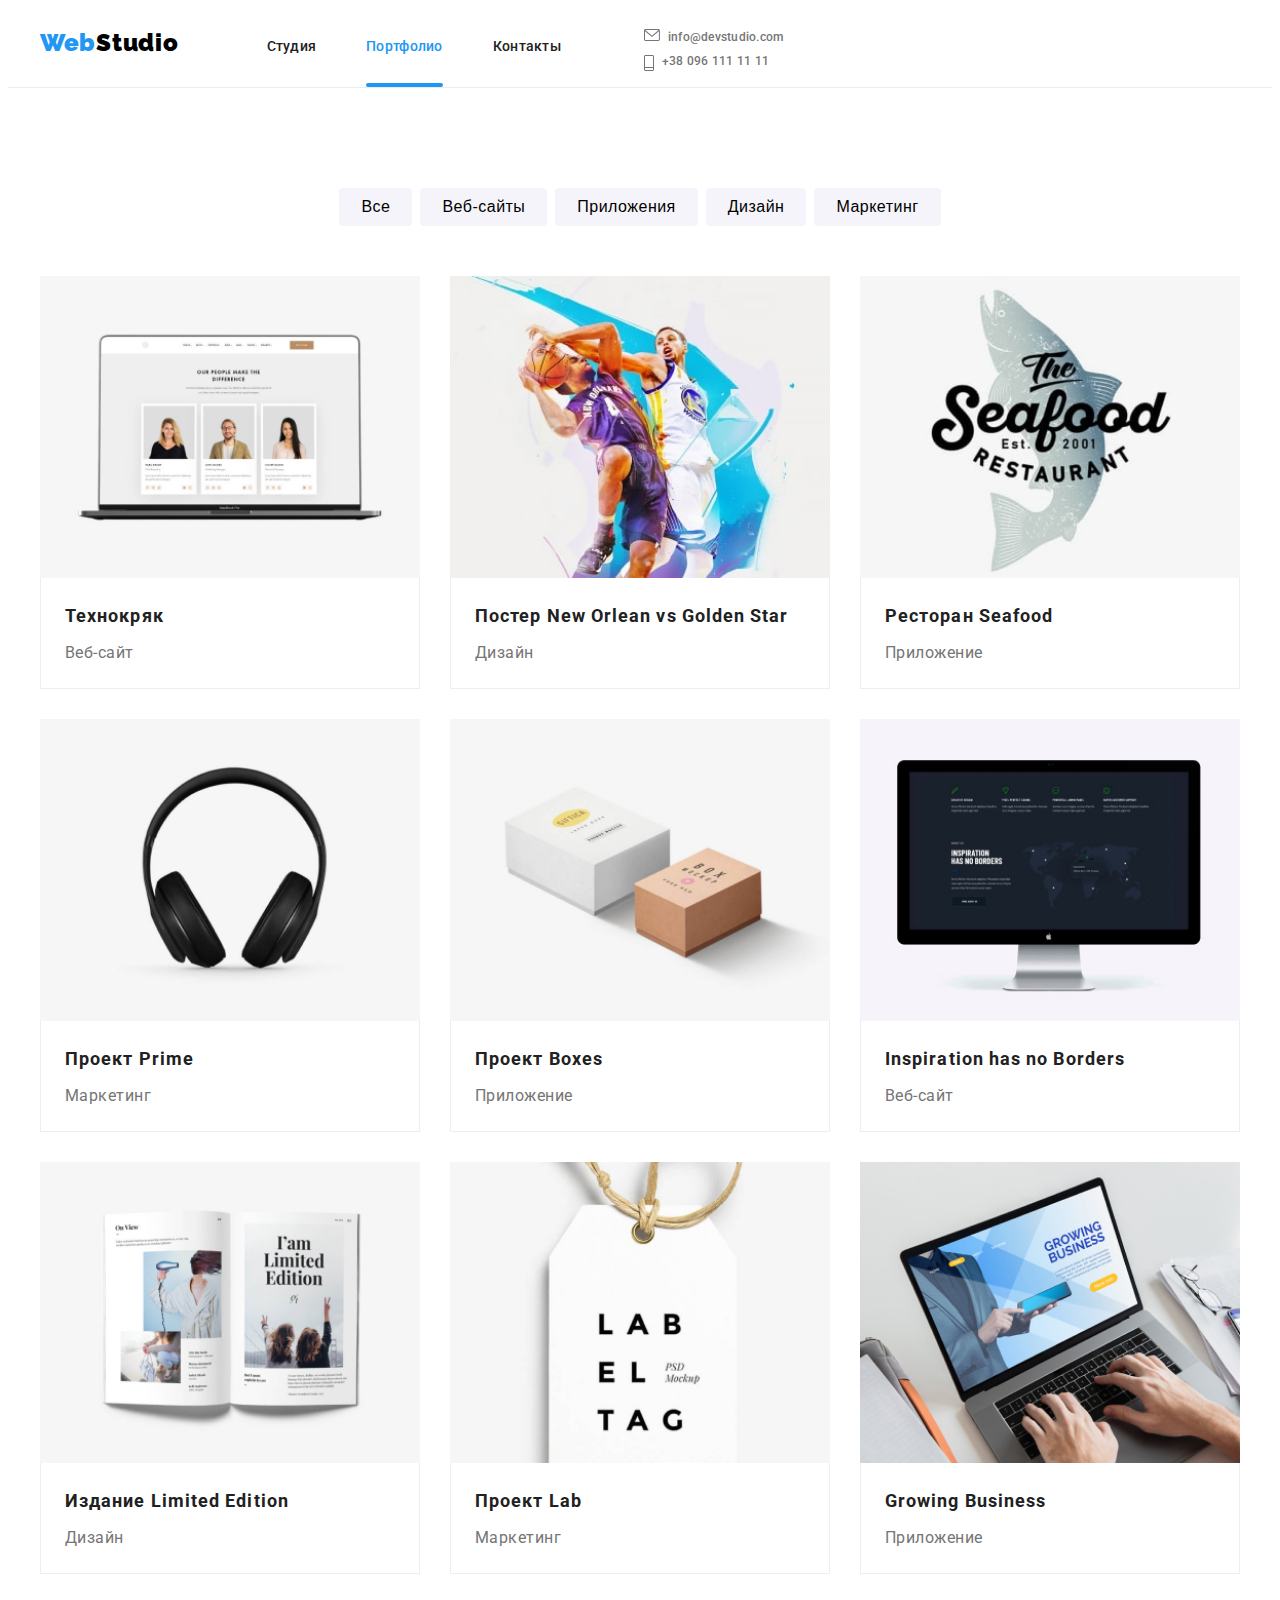
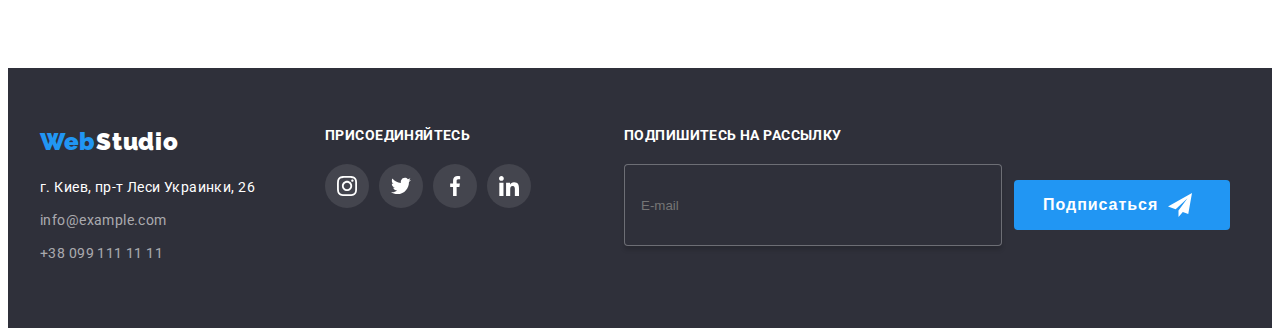
==== commit 970d0df7: "header tablet only" ====
--- a/portfolio.html
+++ b/portfolio.html
@@ -4,7 +4,7 @@
    <meta charset="UTF-8">
    <meta http-equiv="X-UA-Compatible" content="IE=edge">
    <meta name="viewport" content="width=device-width, initial-scale=1.0">
-   <title>Home Work 6</title>
+   <title>Home Work 8</title>
    <link rel="preconnect" href="https://fonts.googleapis.com">
    <link rel="preconnect" href="https://fonts.gstatic.com" crossorigin>
    <link href="https://fonts.googleapis.com/css2?family=Raleway:wght@700&family=Roboto:wght@400;500;700;900&display=swap" rel="stylesheet">
@@ -13,7 +13,7 @@
 
 </head>
 <body>
-   <!-- <header class="page-header">
+   <header class="page-header">
       <div class="container page-header__container">
          <nav class="page-header__info-nav">
             <a class="logo link" href="./index.html"><b style="color:#2196F3">Web<span style="color:#000000;">Studio</span></b></a>
@@ -38,7 +38,7 @@
                </svg>+38 096 111 11 11</a>
          </div>
       </div>   
-   </header> -->
+   </header>
    <main class="main__portfolio"> 
          <section class="portfolio">  
             <div class="container container-portfolio"> 
--- a/css/main.min.css
+++ b/css/main.min.css
@@ -1,2 +1,2 @@
-:root{--primary-text-color: #212121;--special-color: #2196f3;--color-contact: #757575;--color-light: #ffffff;--color-of-details: #ececec;--color-background: #f5f4fa;--color-image: #2f303a;--color-footer-contact: rgba(255, 255, 255, 0.6);--color-border: #eeeeee;--color-footer-social: #44454e;--color-teachers-social: #afb1b8;--color-details-info: #e5e5e5}body{font-family:'Roboto', sans-serif;color:var(--primary-text-color)}.link{text-decoration:none;transition:color 250ms cubic-bezier(0.4, 0, 0.2, 1),background-color 250ms cubic-bezier(0.4, 0, 0.2, 1)}.vissually-hidden{position:absolute;white-space:nowrap;width:1px;height:1px;overflow:hidden;border:0;padding:0;clip:rect(0 0 0 0);clip-path:inset(50%);margin:-1px}.grey{color:var(--color-contact)}.white{color:var(--color-light)}p,h1,h2,h3,h4,h5,h6{margin:0}img{display:block;max-width:100%;height:auto}ul{list-style-type:none;margin:0;padding:0}.container{width:100%;padding-left:15px;padding-right:15px;margin-left:auto;margin-right:auto}@media screen and (min-width: 480px){.container{width:480px}}@media screen and (min-width: 768px){.container{width:768px}}@media screen and (min-width: 1200px){.container{width:1200px}}.backdrop{position:fixed;width:100vw;height:100vh;background-color:rgba(0,0,0,0.2);top:0}.modal{position:absolute;min-width:528px;min-height:581px;background-color:var(--color-light);box-shadow:0px 2px 1px rgba(0,0,0,0.2),1px 0px 1px rgba(0,0,0,0.14),3px 0px 1px rgba(0,0,0,0.12);border-radius:4px;top:50%;left:50%;transform:translate(-50%, -50%);padding:40px;text-align:center}.is-hidden{visibility:hidden;opacity:0;pointer-events:none}.modal-btn{display:flex;align-items:center;background-color:var(--color-light);border-color:rgba(0,0,0,0.1);border-radius:50px;width:30px;height:30px;position:absolute;right:8px;top:8px;padding:6px;transition:fill 250ms cubic-bezier(0.4, 0, 0.2, 1)}.modal-btn:hover{fill:var(--special-color)}.modal-title{font-weight:700;font-size:20px;line-height:1.15;letter-spacing:0.03em;text-align:center;color:var(--primary-text-color);margin-bottom:12px}.modal-label{display:block;margin-bottom:4px;font-size:12px;line-height:1.2;font-weight:400;letter-spacing:0.01em;color:var(--color-contact);text-align:start}.modal-input-icon{position:absolute;top:20%;left:15px;transition:fill 250ms cubic-bezier(0.4, 0, 0.2, 1)}.modal-input{width:100%;height:40px;background-color:transparent;border:1px solid rgba(33,33,33,0.2);border-radius:4px;padding-left:42px;outline:none;margin-bottom:10px;transition:border-color 250ms cubic-bezier(0.4, 0, 0.2, 1)}.modal-input:focus{border-color:var(--special-color)}.modal-input:focus+.modal-input-icon{fill:var(--special-color)}.modal-text{width:100%;height:120px;background-color:transparent;border:1px solid rgba(33,33,33,0.2);border-radius:5px;resize:none;padding:12px 16px;margin-bottom:20px}.input-wrap{display:block;position:relative}.check-text{font-size:14px;line-height:1.2;color:var(--color-contact);display:flex;position:relative}.check-link{color:var(--special-color);margin-left:5px}.check-text span{width:16px;height:15px;border:2px solid var(--primary-text-color);border-radius:2px;margin-right:9px;display:flex;align-items:center;justify-content:center;transition:background-color 250ms cubic-bezier(0.4, 0, 0.2, 1),border 250ms cubic-bezier(0.4, 0, 0.2, 1)}.input-check:checked+.check-text span{background-color:var(--special-color);border:none}.input-icon-check{fill:var(--color-light)}.form__btn-contact{color:var(--color-light);font-size:16px;line-height:1.87;font-weight:400;letter-spacing:0.06em;padding:10px 55px;border:none;border-radius:4px;background-color:var(--special-color);box-shadow:0px 4px 4px rgba(0,0,0,0.15);margin-top:30px}.title-all{font-family:Roboto;font-weight:700;font-size:28px;line-height:1.17;text-align:center;letter-spacing:0.03em;margin-bottom:30px}@media screen and (min-width: 1200px){.title-all{font-size:36px;line-height:1.16;margin-bottom:50px}}.page-header{display:flex;justify-content:space-evenly;border-bottom:solid 1px var(--color-of-details);padding-top:24px}.page-header__container{display:flex;align-items:baseline}.page-header__info-nav{display:flex;align-items:baseline}.logo{font-size:26px;font-family:'Raleway', sans-serif;letter-spacing:0.03em;font-weight:700;line-height:1.15}.menu__list{display:flex;align-items:center;margin-right:295px}.menu__list .list:first-child{margin-left:93px}.menu__list .list:not(:last-child){margin-right:50px}.menu__list .current::after{color:var(--special-color);content:'';height:4px;width:100%;background-color:var(--special-color);border-radius:2px;display:block;position:absolute;bottom:0}.menu__list .link{padding-bottom:25px}.menu__list .link:hover,.menu__list .link:focus{color:var(--special-color)}.menu__list-item{position:relative;padding-bottom:25px}.page-header__contact{display:flex;align-items:center}.page-header__contact .link:hover,.page-header__contact .link:focus{color:var(--special-color)}.menu__list-item-studio,.menu__list-item-portfolio,.menu__list-item-contact{color:var(--primary-text-color);font-weight:500;font-size:14px;line-height:1.14;letter-spacing:0.02em}.current{color:var(--special-color)}.page-header__contact-telephone{display:flex;align-items:flex-start}.page-header__contact-icon{fill:currentColor;margin-right:10px}.page-header__contact-email,.page-header__contact-telephone{font-weight:500;font-size:14px;line-height:1.14;letter-spacing:0.02em}.page-header__contact-email{margin-right:20px}.hero{background-color:var(--color-image);letter-spacing:0.06em;text-align:center;padding-top:200px;padding-bottom:200px}.overlay{background-image:linear-gradient(rgba(47,48,58,0.4), rgba(47,48,58,0.4)),url("../images/img-hero.jpg");background-repeat:no-repeat;background-position:center;background-size:cover;margin:0 auto;max-width:1600px}.hero__title{color:var(--color-light);font-size:44px;font-weight:900;line-height:1.36;letter-spacing:0.06em;max-width:696px;margin-bottom:30px;margin-right:auto;margin-left:auto}.hero__btn{padding:10px 32px;background-color:var(--special-color);border-radius:4px;font-size:16px;font-weight:700;line-height:1.87;cursor:pointer;color:var(--color-light);border:none;transition:box-shadow 250ms cubic-bezier(0.4, 0, 0.2, 1)}.hero__btn:hover{box-shadow:0px 4px 4px rgba(0,0,0,0.15)}.main__portfolio{padding-top:60px;padding-bottom:60px}@media screen and (min-width: 1200px){.main__portfolio{padding-top:100px;padding-bottom:94px}}.main__portfolio-nav{display:flex;flex-wrap:wrap;justify-content:start;margin-bottom:-8px}@media screen and (min-width: 768px){.main__portfolio-nav{justify-content:center}}.main__portfolio-nav .main__portfolio-nav-item:not(:last-child){margin-right:8px}.main__portfolio-nav-item{margin-bottom:8px}.btn__nav{background:var(--color-background);border-radius:4px;border:none;font-weight:500;font-size:16px;line-height:1.62;letter-spacing:0.03em;cursor:pointer;padding:6px 22px;transition:background-color 250ms cubic-bezier(0.4, 0, 0.2, 1),color 250ms cubic-bezier(0.4, 0, 0.2, 1),border 250ms cubic-bezier(0.4, 0, 0.2, 1),box-shadow 250ms cubic-bezier(0.4, 0, 0.2, 1)}.btn__nav:hover,.btn__nav:focus{background-color:var(--special-color);border:none;color:var(--color-light);box-shadow:0px 3px 1px rgba(0,0,0,0.1),0px 1px 2px rgba(0,0,0,0.08),0px 2px 2px rgba(0,0,0,0.12)}.main__information-project-details{margin-bottom:-30px;margin-top:40px}.main__information-project-details img{width:100%}@media screen and (min-width: 768px){.main__information-project-details{display:flex;flex-wrap:wrap;margin-right:-30px}}@media screen and (min-width: 1200px){.main__information-project-details{margin-top:50px}}.main__information-project-item{margin-bottom:30px;background:var(--color-light);transition:box-shadow 250ms cubic-bezier(0.4, 0, 0.2, 1)}.main__information-project-item:hover{box-shadow:0px 3px 1px rgba(0,0,0,0.1),0px 1px 2px rgba(0,0,0,0.08),0px 2px 2px rgba(0,0,0,0.12)}.main__information-project-item:hover .main__information-project-item-text{transform:translateY(0%)}@media screen and (min-width: 768px){.main__information-project-item{width:calc(100% / 2 - 30px);margin-right:30px}}@media screen and (min-width: 1200px){.main__information-project-item{width:calc(100% / 3 - 30px);margin-right:30px}}.main__information-project-item-card{position:relative;overflow:hidden}.main__information-project-item-text{font-style:normal;font-size:18px;line-height:calc(28 / 18);letter-spacing:0.03em;color:var(--color-light);width:100%;height:100%;position:absolute;top:0;left:0;padding:63px 24px;background-color:rgba(33,150,243,0.9);transform:translateY(101%);transition:transform 250ms cubic-bezier(0.4, 0, 0.2, 1)}.main__information-project-item-border{border-left:1px solid var(--color-border);border-right:1px solid var(--color-border);border-bottom:1px solid var(--color-border);padding:20px 24px}.main__information-project-item-title{font-weight:700;font-size:18px;line-height:2;letter-spacing:0.06em;color:var(--primary-text-color)}.detail{font-size:16px;line-height:1.87;letter-spacing:0.03em;margin-top:4px}.skils.section{padding-top:60px;padding-bottom:60px}@media screen and (min-width: 1200px){.skils.section{padding-top:94px;padding-bottom:47px}}.skils__details-list{margin-bottom:-30px}@media screen and (min-width: 768px){.skils__details-list{display:flex;flex-wrap:wrap;margin-left:-30px}}.skils__details-item{margin-bottom:30px}@media screen and (min-width: 768px){.skils__details-item{width:calc(100% / 2 - 30px);margin-left:30px}}@media screen and (min-width: 1200px){.skils__details-item{width:calc(100% / 4 - 30px);margin-left:30px}}.skils__details-block{display:flex;justify-content:center;align-items:center;margin-bottom:30px;background-color:var(--color-background);padding-top:25px;padding-bottom:25px}.skils__details-title{font-weight:700;font-size:14px;line-height:1.14;letter-spacing:0.03em;text-align:center}.grey.text{font-family:Roboto;font-size:14px;line-height:1.71;letter-spacing:0.03em;margin-top:10px;display:block}.work-details.section{padding-top:47px;padding-bottom:94px}@media screen and (max-width: 1199px){.work-details.section{display:none}}.work-details__gallery-list{display:flex}.work-details__gallery-list .list:not(:last-child){margin-right:30px}.work-details__gallery-item-box{position:relative}.work-details__gallery-item-text{position:absolute;bottom:0;left:0;color:var(--color-light);background-color:rgba(47,48,58,0.8);width:100%;height:70px;font-weight:700;font-size:14px;line-height:calc(16 / 14);text-align:center;letter-spacing:0.03em;padding:27px 82px;text-transform:uppercase}@media screen and (min-width: 1200px){.work{font-size:36px;line-height:1.16;margin-bottom:50px}}.teachers{background-color:var(--color-background);padding-top:60px;padding-bottom:60px}@media screen and (min-width: 1200px){.teachers{padding-top:94px;padding-bottom:94px}}.teachers__list{margin-bottom:-30px}.teachers__list img{width:100%}@media screen and (min-width: 768px){.teachers__list{display:flex;flex-wrap:wrap;margin-left:-30px}}.teachers__list .teachers__socials-list{display:flex;justify-content:center;margin-top:16px}.teachers__item{background-color:var(--color-light);box-shadow:0px 1px 3px rgba(0,0,0,0.12),0px 1px 1px rgba(0,0,0,0.14),0px 2px 1px rgba(0,0,0,0.2);border-radius:0px 0px 4px 4px;margin-bottom:30px}@media screen and (min-width: 768px){.teachers__item{width:calc(100% / 2 - 30px);margin-left:30px}}@media screen and (min-width: 1200px){.teachers__item{width:calc(100% / 4 - 30px);margin-left:30px}}.teachers__item-names{padding-top:30px;padding-bottom:24px}@media screen and (min-width: 1200px){.teachers__item-names{padding-bottom:30px}}.teachers__item-names-title{font-weight:500;font-size:16px;line-height:1.18;text-align:center;letter-spacing:0.03em}.teachers__socials-item{width:44px;height:44px;margin-right:10px}.teachers__socials-item:last-child{margin-right:0}.teachers__socials-item .teachers__socials-link{width:100%;height:100%;border-radius:50%;display:flex;align-items:center;justify-content:center;color:var(--color-teachers-social)}.teachers__socials-item .teachers__socials-link:hover,.teachers__socials-item .teachers__socials-link:focus{background-color:var(--special-color);color:var(--color-light)}.teachers__socials-icon{fill:currentColor}.grey.workers{text-align:center;font-weight:400;margin-top:10px}.clients.section{padding-top:60px;padding-bottom:60px}@media screen and (min-width: 1200px){.clients.section{padding-top:94px;padding-bottom:94px}}.clients__socials-list{display:flex;flex-wrap:wrap;margin-left:-30px;margin-bottom:-30px}.clients__socials-item{width:100%;width:calc(100% / 2 - 30px);margin-left:30px;margin-bottom:30px;margin-bottom:30px}@media screen and (min-width: 768px){.clients__socials-item{width:calc(100% / 3 - 30px);margin-left:30px}}@media screen and (min-width: 1200px){.clients__socials-item{width:calc(100% / 6 - 30px);margin-left:30px}}.clients__socials-link{display:flex;justify-content:center;align-items:center;height:92px;border:solid 1px var(--color-teachers-social);border-radius:4px;fill:var(--color-teachers-social);transition:fill 250ms cubic-bezier(0.4, 0, 0.2, 1),border 250ms cubic-bezier(0.4, 0, 0.2, 1)}.clients__socials-link:hover,.clients__socials-link:focus{fill:var(--special-color);border:solid 1px var(--special-color)}.page-footer{background-color:var(--color-image);padding-top:60px;padding-bottom:60px}.page-footer__container{text-align:center}@media screen and (min-width: 1200px){.page-footer__container{display:flex}}@media screen and (min-width: 1200px){.page-footer__container{text-align:start}}@media screen and (min-width: 768px){.page-footer__version-tablet{display:flex;justify-content:center}}.page-footer__contact{margin-bottom:60px}@media screen and (min-width: 1200px){.page-footer__contact{margin-right:70px;text-align:start;margin-bottom:0px}}.page-footer__logo{font-family:Raleway;font-weight:700;font-size:24px;line-height:1.16;letter-spacing:0.03em;display:block}.page-footer__address{font-size:14px;font-weight:400;font-style:normal;line-height:1.71;letter-spacing:0.03em;margin-top:20px}.page-footer__contact-info{color:var(--color-footer-contact);font-size:14px;line-height:1.71;letter-spacing:0.03em;display:block}.page-footer__email{margin-top:8px;margin-bottom:8px}@media screen and (min-width: 1200px){.page-footer__email{margin-top:9px;margin-bottom:9px}}.page-footer__social-title{font-weight:700;font-size:14px;line-height:1.14;letter-spacing:0.03em;text-transform:uppercase}.page-footer__socials-list{display:flex;justify-content:center;margin-top:20px;margin-bottom:60px}.page-footer__socials-item{width:44px;height:44px;margin-right:10px}.page-footer__socials-item:last-child{margin-right:0}.page-footer__socials-link{width:100%;height:100%;border-radius:50%;background-color:var(--color-footer-social);display:flex;align-items:center;justify-content:center;color:#ffffff}.page-footer__socials-link:hover,.page-footer__socials-link:focus{background-color:var(--special-color)}.page-footer__socials-icon{width:20px;height:20px;fill:currentColor}@media screen and (min-width: 1200px){.page-footer__client{margin-left:93px}}.page-footer__title{font-weight:700;font-size:14px;line-height:1.14;letter-spacing:0.03em;text-transform:uppercase}.confirmation-email{display:flex;flex-direction:column;align-items:center}@media screen and (min-width: 1200px){.confirmation-email{flex-direction:row}}.footer-input{width:450px;height:50px;background-color:var(--color-image);border:1px solid rgba(255,255,255,0.3);border-radius:4px;box-shadow:0px 4px 4px rgba(0,0,0,0.15);color:var(--color-contact);padding-left:16px;padding-top:15px;padding-bottom:15px;margin-top:20px;margin-bottom:20px}@media screen and (max-width: 479px){.footer-input{width:100%;margin-right:12px}}@media screen and (min-width: 1200px){.footer-input{width:358px;margin-right:12px}}.page-footer__btn-email{color:var(--color-light);background-color:var(--special-color);border-radius:4px;border:none;padding:10px 62px 10px 29px;font-weight:700;font-size:16px;line-height:1.87;letter-spacing:0.06em;position:relative}.page-footer__btn-email span{margin-left:10px}.page-footer__icon{position:absolute;fill:var(--color-light);top:50%;transform:translateY(-50%)}
+:root{--primary-text-color: #212121;--special-color: #2196f3;--color-contact: #757575;--color-light: #ffffff;--color-of-details: #ececec;--color-background: #f5f4fa;--color-image: #2f303a;--color-footer-contact: rgba(255, 255, 255, 0.6);--color-border: #eeeeee;--color-footer-social: #44454e;--color-teachers-social: #afb1b8;--color-details-info: #e5e5e5}body{font-family:'Roboto', sans-serif;color:var(--primary-text-color)}.link{text-decoration:none;transition:color 250ms cubic-bezier(0.4, 0, 0.2, 1),background-color 250ms cubic-bezier(0.4, 0, 0.2, 1)}.vissually-hidden{position:absolute;white-space:nowrap;width:1px;height:1px;overflow:hidden;border:0;padding:0;clip:rect(0 0 0 0);clip-path:inset(50%);margin:-1px}.grey{color:var(--color-contact)}.white{color:var(--color-light)}p,h1,h2,h3,h4,h5,h6{margin:0}img{display:block;max-width:100%;height:auto}ul{list-style-type:none;margin:0;padding:0}.container{width:100%;padding-left:15px;padding-right:15px;margin-left:auto;margin-right:auto}@media screen and (min-width: 480px){.container{width:480px}}@media screen and (min-width: 768px){.container{width:768px}}@media screen and (min-width: 1200px){.container{width:1200px}}.backdrop{position:fixed;width:100vw;height:100vh;background-color:rgba(0,0,0,0.2);top:0}.modal{position:absolute;min-width:528px;min-height:581px;background-color:var(--color-light);box-shadow:0px 2px 1px rgba(0,0,0,0.2),1px 0px 1px rgba(0,0,0,0.14),3px 0px 1px rgba(0,0,0,0.12);border-radius:4px;top:50%;left:50%;transform:translate(-50%, -50%);padding:40px;text-align:center}.is-hidden{visibility:hidden;opacity:0;pointer-events:none}.modal-btn{display:flex;align-items:center;background-color:var(--color-light);border-color:rgba(0,0,0,0.1);border-radius:50px;width:30px;height:30px;position:absolute;right:8px;top:8px;padding:6px;transition:fill 250ms cubic-bezier(0.4, 0, 0.2, 1)}.modal-btn:hover{fill:var(--special-color)}.modal-title{font-weight:700;font-size:20px;line-height:1.15;letter-spacing:0.03em;text-align:center;color:var(--primary-text-color);margin-bottom:12px}.modal-label{display:block;margin-bottom:4px;font-size:12px;line-height:1.2;font-weight:400;letter-spacing:0.01em;color:var(--color-contact);text-align:start}.modal-input-icon{position:absolute;top:20%;left:15px;transition:fill 250ms cubic-bezier(0.4, 0, 0.2, 1)}.modal-input{width:100%;height:40px;background-color:transparent;border:1px solid rgba(33,33,33,0.2);border-radius:4px;padding-left:42px;outline:none;margin-bottom:10px;transition:border-color 250ms cubic-bezier(0.4, 0, 0.2, 1)}.modal-input:focus{border-color:var(--special-color)}.modal-input:focus+.modal-input-icon{fill:var(--special-color)}.modal-text{width:100%;height:120px;background-color:transparent;border:1px solid rgba(33,33,33,0.2);border-radius:5px;resize:none;padding:12px 16px;margin-bottom:20px}.input-wrap{display:block;position:relative}.check-text{font-size:14px;line-height:1.2;color:var(--color-contact);display:flex;position:relative}.check-link{color:var(--special-color);margin-left:5px}.check-text span{width:16px;height:15px;border:2px solid var(--primary-text-color);border-radius:2px;margin-right:9px;display:flex;align-items:center;justify-content:center;transition:background-color 250ms cubic-bezier(0.4, 0, 0.2, 1),border 250ms cubic-bezier(0.4, 0, 0.2, 1)}.input-check:checked+.check-text span{background-color:var(--special-color);border:none}.input-icon-check{fill:var(--color-light)}.form__btn-contact{color:var(--color-light);font-size:16px;line-height:1.87;font-weight:400;letter-spacing:0.06em;padding:10px 55px;border:none;border-radius:4px;background-color:var(--special-color);box-shadow:0px 4px 4px rgba(0,0,0,0.15);margin-top:30px}.title-all{font-family:Roboto;font-weight:700;font-size:28px;line-height:1.17;text-align:center;letter-spacing:0.03em;margin-bottom:30px}@media screen and (min-width: 1200px){.title-all{font-size:36px;line-height:1.16;margin-bottom:50px}}@media screen and (min-width: 768px){.page-header{border-bottom:solid 1px var(--color-of-details);padding-top:21px}}@media screen and (min-width: 768px){.page-header__container{display:flex;align-items:stretch}}@media screen and (min-width: 768px){.page-header__info-nav{display:flex;align-items:baseline}}.logo{font-family:'Raleway', sans-serif;letter-spacing:0.03em;font-weight:700}@media screen and (min-width: 768px){.logo{font-size:24px;line-height:1.16;margin-right:88px}}@media screen and (min-width: 768px){.menu__list{display:flex}}.menu__list .list:not(:last-child){margin-right:50px}.menu__list .current::after{color:var(--special-color);content:'';height:4px;width:100%;background-color:var(--special-color);border-radius:2px;display:block;position:absolute;bottom:0}.menu__list .link{padding-bottom:32px}.menu__list .link:hover,.menu__list .link:focus{color:var(--special-color)}.menu__list-item{position:relative;padding-bottom:32px}@media screen and (min-width: 768px){.menu__list-item:not(:last-child){margin-right:50px}}@media screen and (min-width: 768px){.page-header__contact{margin-left:83px;display:flex;flex-direction:column}}.page-header__contact .link:hover,.page-header__contact .link:focus{color:var(--special-color)}.menu__list-item-studio,.menu__list-item-portfolio,.menu__list-item-contact{color:var(--primary-text-color);font-weight:500;font-size:14px;line-height:1.14;letter-spacing:0.02em}.current{color:var(--special-color)}@media screen and (min-width: 768px){.page-header__contact-telephone{display:flex;align-items:flex-start;margin-top:10px}}.page-header__contact-icon{fill:currentColor}@media screen and (min-width: 768px){.page-header__contact-icon{margin-right:8px}}.page-header__contact-email,.page-header__contact-telephone{font-weight:500;letter-spacing:0.02em}@media screen and (min-width: 768px){.page-header__contact-email,.page-header__contact-telephone{font-size:12px;line-height:1.16}}.hero{background-color:var(--color-image);text-align:center;padding-top:118px;padding-bottom:118px}@media screen and (min-width: 1200px){.hero{padding-top:200px;padding-bottom:200px}}.overlay{background-image:linear-gradient(rgba(47,48,58,0.4), rgba(47,48,58,0.4)),url("../images/img-hero.jpg");background-repeat:no-repeat;background-position:center;background-size:cover;margin:0 auto;max-width:1600px;height:400px;width:100%}@media screen and (min-width: 1200px){.overlay{height:600px}}.hero__title{color:var(--color-light);font-size:26px;line-height:1.61;font-weight:900;letter-spacing:0.06em;width:360px;max-width:696px;margin-bottom:30px;margin-right:auto;margin-left:auto}@media screen and (min-width: 1200px){.hero__title{font-size:44px;line-height:1.36;width:696px}}.hero__btn{padding:10px 32px;background-color:var(--special-color);border-radius:4px;font-size:16px;font-weight:700;line-height:1.87;cursor:pointer;color:var(--color-light);border:none;transition:box-shadow 250ms cubic-bezier(0.4, 0, 0.2, 1)}.hero__btn:hover{box-shadow:0px 4px 4px rgba(0,0,0,0.15)}.main__portfolio{padding-top:60px;padding-bottom:60px}@media screen and (min-width: 1200px){.main__portfolio{padding-top:100px;padding-bottom:94px}}.main__portfolio-nav{display:flex;flex-wrap:wrap;justify-content:start;margin-bottom:-15px}@media screen and (min-width: 768px){.main__portfolio-nav{justify-content:center}}.main__portfolio-nav .main__portfolio-nav-item:not(:last-child){margin-right:8px}.main__portfolio-nav-item{margin-bottom:15px}.btn__nav{background:var(--color-background);border-radius:4px;border:none;font-weight:500;font-size:16px;line-height:1.62;letter-spacing:0.03em;cursor:pointer;padding:6px 22px;transition:background-color 250ms cubic-bezier(0.4, 0, 0.2, 1),color 250ms cubic-bezier(0.4, 0, 0.2, 1),border 250ms cubic-bezier(0.4, 0, 0.2, 1),box-shadow 250ms cubic-bezier(0.4, 0, 0.2, 1)}.btn__nav:hover,.btn__nav:focus{background-color:var(--special-color);border:none;color:var(--color-light);box-shadow:0px 3px 1px rgba(0,0,0,0.1),0px 1px 2px rgba(0,0,0,0.08),0px 2px 2px rgba(0,0,0,0.12)}.main__information-project-details{margin-bottom:-30px;margin-top:40px}.main__information-project-details img{width:100%}@media screen and (min-width: 768px){.main__information-project-details{display:flex;flex-wrap:wrap;margin-right:-30px}}@media screen and (min-width: 1200px){.main__information-project-details{margin-top:50px}}.main__information-project-item{margin-bottom:30px;background:var(--color-light);transition:box-shadow 250ms cubic-bezier(0.4, 0, 0.2, 1)}.main__information-project-item:hover{box-shadow:0px 3px 1px rgba(0,0,0,0.1),0px 1px 2px rgba(0,0,0,0.08),0px 2px 2px rgba(0,0,0,0.12)}.main__information-project-item:hover .main__information-project-item-text{transform:translateY(0%)}@media screen and (min-width: 768px){.main__information-project-item{width:calc(100% / 2 - 30px);margin-right:30px}}@media screen and (min-width: 1200px){.main__information-project-item{width:calc(100% / 3 - 30px);margin-right:30px}}.main__information-project-item-card{position:relative;overflow:hidden}.main__information-project-item-text{font-style:normal;font-size:18px;line-height:calc(28 / 18);letter-spacing:0.03em;color:var(--color-light);width:100%;height:100%;position:absolute;top:0;left:0;padding:63px 24px;background-color:rgba(33,150,243,0.9);transform:translateY(101%);transition:transform 250ms cubic-bezier(0.4, 0, 0.2, 1)}.main__information-project-item-border{border-left:1px solid var(--color-border);border-right:1px solid var(--color-border);border-bottom:1px solid var(--color-border);padding:20px 24px}.main__information-project-item-title{font-weight:700;font-size:18px;line-height:2;letter-spacing:0.06em;color:var(--primary-text-color)}.detail{font-size:16px;line-height:1.87;letter-spacing:0.03em;margin-top:4px}.skils.section{padding-top:60px;padding-bottom:60px}@media screen and (min-width: 1200px){.skils.section{padding-top:94px;padding-bottom:47px}}.skils__details-list{margin-bottom:-30px}@media screen and (min-width: 768px){.skils__details-list{display:flex;flex-wrap:wrap;margin-left:-30px}}.skils__details-item{margin-bottom:30px}@media screen and (min-width: 768px){.skils__details-item{width:calc(100% / 2 - 30px);margin-left:30px}}@media screen and (min-width: 1200px){.skils__details-item{width:calc(100% / 4 - 30px);margin-left:30px}}.skils__details-block{display:flex;justify-content:center;align-items:center;margin-bottom:30px;background-color:var(--color-background);padding-top:25px;padding-bottom:25px}.skils__details-title{font-weight:700;font-size:14px;line-height:1.14;letter-spacing:0.03em;text-align:center}.grey.text{font-family:Roboto;font-size:14px;line-height:1.71;letter-spacing:0.03em;margin-top:10px;display:block}.work-details.section{padding-top:47px;padding-bottom:94px}@media screen and (max-width: 1199px){.work-details.section{display:none}}.work-details__gallery-list{display:flex}.work-details__gallery-list .list:not(:last-child){margin-right:30px}.work-details__gallery-item-box{position:relative}.work-details__gallery-item-text{position:absolute;bottom:0;left:0;color:var(--color-light);background-color:rgba(47,48,58,0.8);width:100%;height:70px;font-weight:700;font-size:14px;line-height:calc(16 / 14);text-align:center;letter-spacing:0.03em;padding:27px 82px;text-transform:uppercase}@media screen and (min-width: 1200px){.work{font-size:36px;line-height:1.16;margin-bottom:50px}}.teachers{background-color:var(--color-background);padding-top:60px;padding-bottom:60px}@media screen and (min-width: 1200px){.teachers{padding-top:94px;padding-bottom:94px}}.teachers__list{margin-bottom:-30px}.teachers__list img{width:100%}@media screen and (min-width: 768px){.teachers__list{display:flex;flex-wrap:wrap;margin-left:-30px}}.teachers__list .teachers__socials-list{display:flex;justify-content:center;margin-top:16px}.teachers__item{background-color:var(--color-light);box-shadow:0px 1px 3px rgba(0,0,0,0.12),0px 1px 1px rgba(0,0,0,0.14),0px 2px 1px rgba(0,0,0,0.2);border-radius:0px 0px 4px 4px;margin-bottom:30px}@media screen and (min-width: 768px){.teachers__item{width:calc(100% / 2 - 30px);margin-left:30px}}@media screen and (min-width: 1200px){.teachers__item{width:calc(100% / 4 - 30px);margin-left:30px}}.teachers__item-names{padding-top:30px;padding-bottom:24px}@media screen and (min-width: 1200px){.teachers__item-names{padding-bottom:30px}}.teachers__item-names-title{font-weight:500;font-size:16px;line-height:1.18;text-align:center;letter-spacing:0.03em}.teachers__socials-item{width:44px;height:44px;margin-right:10px}.teachers__socials-item:last-child{margin-right:0}.teachers__socials-item .teachers__socials-link{width:100%;height:100%;border-radius:50%;display:flex;align-items:center;justify-content:center;color:var(--color-teachers-social)}.teachers__socials-item .teachers__socials-link:hover,.teachers__socials-item .teachers__socials-link:focus{background-color:var(--special-color);color:var(--color-light)}.teachers__socials-icon{fill:currentColor}.grey.workers{text-align:center;font-weight:400;margin-top:10px}.clients.section{padding-top:60px;padding-bottom:60px}@media screen and (min-width: 1200px){.clients.section{padding-top:94px;padding-bottom:94px}}.clients__socials-list{display:flex;flex-wrap:wrap;margin-left:-30px;margin-bottom:-30px}.clients__socials-item{width:100%;width:calc(100% / 2 - 30px);margin-left:30px;margin-bottom:30px;margin-bottom:30px}@media screen and (min-width: 768px){.clients__socials-item{width:calc(100% / 3 - 30px);margin-left:30px}}@media screen and (min-width: 1200px){.clients__socials-item{width:calc(100% / 6 - 30px);margin-left:30px}}.clients__socials-link{display:flex;justify-content:center;align-items:center;height:92px;border:solid 1px var(--color-teachers-social);border-radius:4px;fill:var(--color-teachers-social);transition:fill 250ms cubic-bezier(0.4, 0, 0.2, 1),border 250ms cubic-bezier(0.4, 0, 0.2, 1)}.clients__socials-link:hover,.clients__socials-link:focus{fill:var(--special-color);border:solid 1px var(--special-color)}.page-footer{background-color:var(--color-image);padding-top:60px;padding-bottom:60px}.page-footer__container{text-align:center}@media screen and (min-width: 1200px){.page-footer__container{display:flex;text-align:start}}@media screen and (min-width: 768px){.page-footer__version-tablet{display:flex;justify-content:center}}.page-footer__contact{margin-bottom:60px}@media screen and (min-width: 768px){.page-footer__contact{margin-right:165px}}@media screen and (min-width: 1200px){.page-footer__contact{margin-right:70px;text-align:start;margin-bottom:0px}}.page-footer__logo{font-family:Raleway;font-weight:700;font-size:24px;line-height:1.16;letter-spacing:0.03em;display:block}.page-footer__address{font-size:14px;font-weight:400;font-style:normal;line-height:1.71;letter-spacing:0.03em;margin-top:20px}.page-footer__contact-info{color:var(--color-footer-contact);font-size:14px;line-height:1.71;letter-spacing:0.03em;display:block}.page-footer__email{margin-top:8px;margin-bottom:8px}@media screen and (min-width: 1200px){.page-footer__email{margin-top:9px;margin-bottom:9px}}.page-footer__social-title{font-weight:700;font-size:14px;line-height:1.14;letter-spacing:0.03em;text-transform:uppercase}.page-footer__socials-list{display:flex;justify-content:center;margin-top:20px;margin-bottom:60px}.page-footer__socials-item{width:44px;height:44px;margin-right:10px}.page-footer__socials-item:last-child{margin-right:0}.page-footer__socials-link{width:100%;height:100%;border-radius:50%;background-color:var(--color-footer-social);display:flex;align-items:center;justify-content:center;color:#ffffff}.page-footer__socials-link:hover,.page-footer__socials-link:focus{background-color:var(--special-color)}.page-footer__socials-icon{width:20px;height:20px;fill:currentColor}@media screen and (min-width: 1200px){.page-footer__client{margin-left:93px}}.page-footer__title{font-weight:700;font-size:14px;line-height:1.14;letter-spacing:0.03em;text-transform:uppercase}.confirmation-email{display:flex;flex-direction:column;align-items:center}@media screen and (min-width: 1200px){.confirmation-email{flex-direction:row}}.footer-input{width:450px;height:50px;background-color:var(--color-image);border:1px solid rgba(255,255,255,0.3);border-radius:4px;box-shadow:0px 4px 4px rgba(0,0,0,0.15);color:var(--color-contact);padding-left:16px;padding-top:15px;padding-bottom:15px;margin-top:20px;margin-bottom:20px}@media screen and (max-width: 479px){.footer-input{width:100%;margin-right:12px}}@media screen and (min-width: 1200px){.footer-input{width:358px;margin-right:12px}}.page-footer__btn-email{color:var(--color-light);background-color:var(--special-color);border-radius:4px;border:none;padding:10px 62px 10px 29px;font-weight:700;font-size:16px;line-height:1.87;letter-spacing:0.06em;position:relative}.page-footer__btn-email span{margin-left:10px}.page-footer__icon{position:absolute;fill:var(--color-light);top:50%;transform:translateY(-50%)}
 /*# sourceMappingURL=main.min.css.map */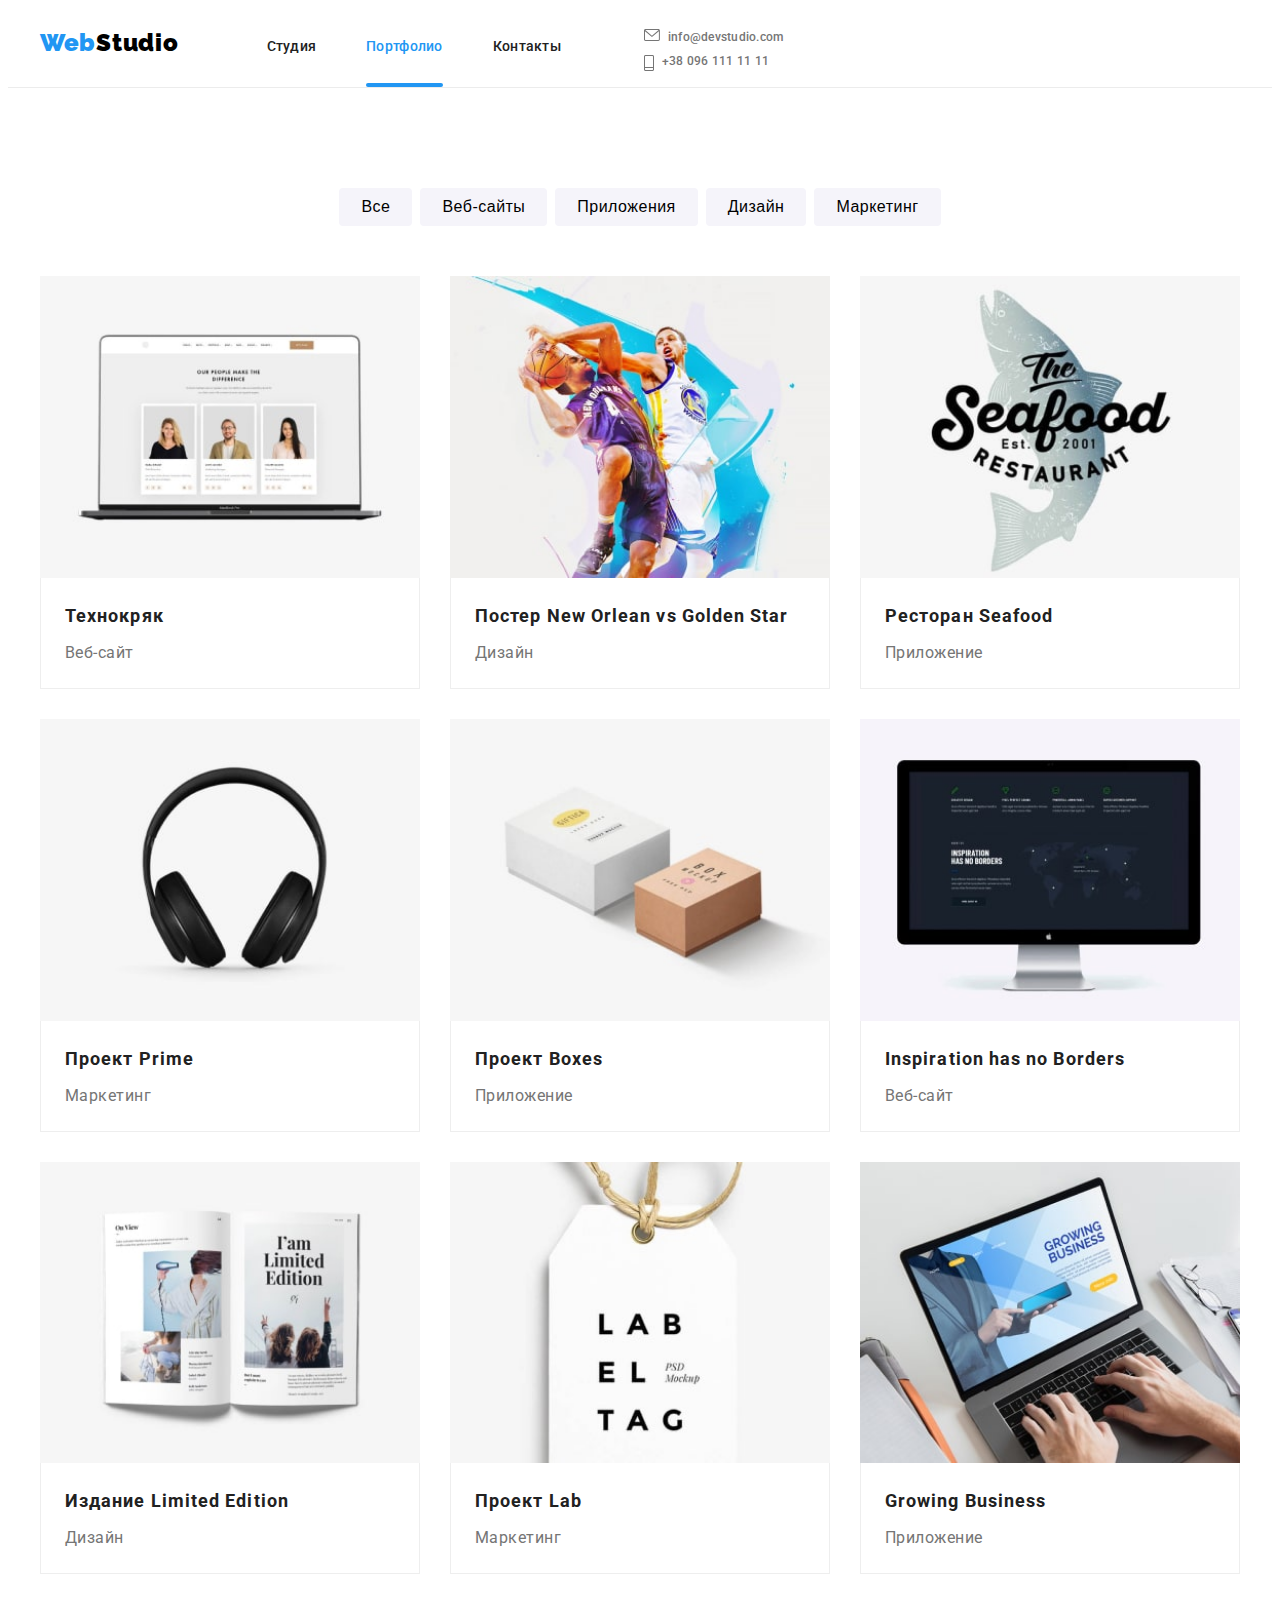
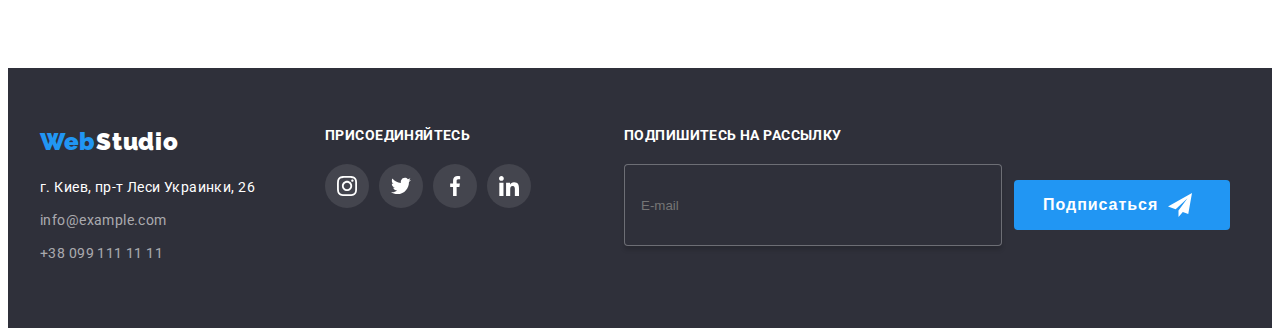
==== commit 986a506e: "photos finished" ====
--- a/portfolio.html
+++ b/portfolio.html
@@ -54,7 +54,19 @@
                   <li class="main__information-project-item">
                      <a class="link" href="#">
                         <div class="main__information-project-item-card">   
-                           <img src="./images/img4.jpg" alt="Три человека" width="370" >
+                           <picture>
+                              <source
+                                  srcset="./images/portfolio/img1-desktop-1x.jpg 1x, ./images/portfolio/img1-desktop-2x.jpg 2x"
+                                  media="(min-width: 1200px)"/>
+                              <source
+                                  srcset="./images/portfolio/img1-tablet-1x.jpg 1x, ./images/portfolio/img1-tablet-2x.jpg 2x"
+                                  media="(min-width: 768px)"/>
+                              <source
+                                  srcset="./images/portfolio/img1-mob-1x.jpg 1x, ./images/portfolio/img1-mob-2x.jpg 2x"
+                                  media="(min-width: 320px)"/>
+                              <img
+                                  src="./images/portfolio/img1-mob-1x.jpg" alt="Три человека" width="370"/>
+                          </picture>
                            <p class="main__information-project-item-text">
                               Технокряк это современная площадка распространения коронавируса. Компании используют эту платформу для цифрового шпионажа и атак на защищённые сервера конкурентов.
                            </p>
@@ -68,7 +80,19 @@
                   <li class="main__information-project-item">
                      <a class="link" href="#">
                         <div class="main__information-project-item-card">
-                           <img src="./images/img5.jpg" alt="два человека играют в баскетбол"  width="370" >
+                           <picture>
+                              <source
+                                  srcset="./images/portfolio/img2-desktop-1x.jpg 1x, ./images/portfolio/img2-desktop-2x.jpg 2x"
+                                  media="(min-width: 1200px)"/>
+                              <source
+                                  srcset="./images/portfolio/img2-tablet-1x.jpg 1x, ./images/portfolio/img2-tablet-2x.jpg 2x"
+                                  media="(min-width: 768px)"/>
+                              <source
+                                  srcset="./images/portfolio/img2-mob-1x.jpg 1x, ./images/portfolio/img2-mob-2x.jpg 2x"
+                                  media="(min-width: 320px)"/>
+                              <img
+                                  src="./images/portfolio/img2-mob-1x.jpg" alt="два человека играют в баскетбол" width="370"/>
+                          </picture>
                            <p class="main__information-project-item-text">
                            Технокряк это современная площадка распространения коронавируса. Компании используют эту платформу для цифрового шпионажа и атак на защищённые сервера конкурентов.
                            </p>
@@ -82,7 +106,19 @@
                   <li class="main__information-project-item">
                      <a class="link" href="#">
                         <div class="main__information-project-item-card">
-                           <img src="./images/img6.jpg" alt="логотип морского ресторана"  width="370" >
+                           <picture>
+                              <source
+                                  srcset="./images/portfolio/img3-desktop-1x.jpg 1x, ./images/portfolio/img3-desktop-2x.jpg 2x"
+                                  media="(min-width: 1200px)"/>
+                              <source
+                                  srcset="./images/portfolio/img3-tablet-1x.jpg 1x, ./images/portfolio/img3-tablet-2x.jpg 2x"
+                                  media="(min-width: 768px)"/>
+                              <source
+                                  srcset="./images/portfolio/img3-mob-1x.jpg 1x, ./images/portfolio/img3-mob-2x.jpg 2x"
+                                  media="(min-width: 320px)"/>
+                              <img
+                                  src="./images/portfolio/img3-mob-1x.jpg" alt="логотип морского ресторана" width="370"/>
+                          </picture>
                             <p class="main__information-project-item-text">
                               Технокряк это современная площадка распространения коронавируса. Компании используют эту платформу для цифрового шпионажа и атак на защищённые сервера конкурентов.
                            </p>
@@ -96,7 +132,19 @@
                   <li class="main__information-project-item">
                      <a class="link" href="#">
                         <div class="main__information-project-item-card">
-                           <img src="./images/img7.jpg" alt="наушники"  width="370" >
+                           <picture>
+                              <source
+                                  srcset="./images/portfolio/img4-desktop-1x.jpg 1x, ./images/portfolio/img4-desktop-2x.jpg 2x"
+                                  media="(min-width: 1200px)"/>
+                              <source
+                                  srcset="./images/portfolio/img4-tablet-1x.jpg 1x, ./images/portfolio/img4-tablet-2x.jpg 2x"
+                                  media="(min-width: 768px)"/>
+                              <source
+                                  srcset="./images/portfolio/img4-mob-1x.jpg 1x, ./images/portfolio/img4-mob-2x.jpg 2x"
+                                  media="(min-width: 320px)"/>
+                              <img
+                                  src="./images/portfolio/img4-mob-1x.jpg" alt="наушники" width="370"/>
+                          </picture>
                            <p class="main__information-project-item-text">
                               Технокряк это современная площадка распространения коронавируса. Компании используют эту платформу для цифрового шпионажа и атак на защищённые сервера конкурентов.
                            </p>
@@ -110,7 +158,19 @@
                   <li class="main__information-project-item">
                      <a class="link" href="#">
                         <div class="main__information-project-item-card">
-                           <img src="./images/img8.jpg" alt="две коробки"  width="370" >
+                           <picture>
+                              <source
+                                  srcset="./images/portfolio/img5-desktop-1x.jpg 1x, ./images/portfolio/img5-desktop-2x.jpg 2x"
+                                  media="(min-width: 1200px)"/>
+                              <source
+                                  srcset="./images/portfolio/img5-tablet-1x.jpg 1x, ./images/portfolio/img5-tablet-2x.jpg 2x"
+                                  media="(min-width: 768px)"/>
+                              <source
+                                  srcset="./images/portfolio/img5-mob-1x.jpg 1x, ./images/portfolio/img5-mob-2x.jpg 2x"
+                                  media="(min-width: 320px)"/>
+                              <img
+                                  src="./images/portfolio/img5-mob-1x.jpg" alt="две коробки" width="370"/>
+                          </picture>
                            <p class="main__information-project-item-text">
                               Технокряк это современная площадка распространения коронавируса. Компании используют эту платформу для цифрового шпионажа и атак на защищённые сервера конкурентов.
                            </p>
@@ -124,7 +184,19 @@
                   <li class="main__information-project-item">
                      <a class="link" href="#">
                         <div class="main__information-project-item-card">
-                           <img src="./images/img9.jpg" alt="рабочий стол"  width="370" >
+                           <picture>
+                              <source
+                                  srcset="./images/portfolio/img6-desktop-1x.jpg 1x, ./images/portfolio/img6-desktop-2x.jpg 2x"
+                                  media="(min-width: 1200px)"/>
+                              <source
+                                  srcset="./images/portfolio/img6-tablet-1x.jpg 1x, ./images/portfolio/img6-tablet-2x.jpg 2x"
+                                  media="(min-width: 768px)"/>
+                              <source
+                                  srcset="./images/portfolio/img6-mob-1x.jpg 1x, ./images/portfolio/img6-mob-2x.jpg 2x"
+                                  media="(min-width: 320px)"/>
+                              <img
+                                  src="./images/portfolio/img6-mob-1x.jpg" alt="рабочий стол" width="370"/>
+                          </picture>
                            <p class="main__information-project-item-text">
                               Технокряк это современная площадка распространения коронавируса. Компании используют эту платформу для цифрового шпионажа и атак на защищённые сервера конкурентов.
                             </p>
@@ -138,7 +210,19 @@
                   <li class="main__information-project-item">
                      <a class="link" href="#">
                         <div class="main__information-project-item-card">
-                           <img src="./images/img10.jpg" alt="открытая книга"  width="370" >
+                           <picture>
+                              <source
+                                  srcset="./images/portfolio/img7-desktop-1x.jpg 1x, ./images/portfolio/img7-desktop-2x.jpg 2x"
+                                  media="(min-width: 1200px)"/>
+                              <source
+                                  srcset="./images/portfolio/img7-tablet-1x.jpg 1x, ./images/portfolio/img7-tablet-2x.jpg 2x"
+                                  media="(min-width: 768px)"/>
+                              <source
+                                  srcset="./images/portfolio/img7-mob-1x.jpg 1x, ./images/portfolio/img7-mob-2x.jpg 2x"
+                                  media="(min-width: 320px)"/>
+                              <img
+                                  src="./images/portfolio/img7-mob-1x.jpg" alt="открытая книга" width="370"/>
+                          </picture>
                            <p class="main__information-project-item-text">
                               Технокряк это современная площадка распространения коронавируса. Компании используют эту платформу для цифрового шпионажа и атак на защищённые сервера конкурентов.
                            </p>
@@ -152,7 +236,19 @@
                   <li class="main__information-project-item">
                      <a class="link" href="#">
                         <div class="main__information-project-item-card">
-                           <img src="./images/img11.jpg" alt="метка"  width="370" >
+                           <picture>
+                              <source
+                                  srcset="./images/portfolio/img8-desktop-1x.jpg 1x, ./images/portfolio/img8-desktop-2x.jpg 2x"
+                                  media="(min-width: 1200px)"/>
+                              <source
+                                  srcset="./images/portfolio/img8-tablet-1x.jpg 1x, ./images/portfolio/img8-tablet-2x.jpg 2x"
+                                  media="(min-width: 768px)"/>
+                              <source
+                                  srcset="./images/portfolio/img8-mob-1x.jpg 1x, ./images/portfolio/img8-mob-2x.jpg 2x"
+                                  media="(min-width: 320px)"/>
+                              <img
+                                  src="./images/portfolio/img8-mob-1x.jpg" alt="метка" width="370"/>
+                           </picture>
                               <p class="main__information-project-item-text">
                                  Технокряк это современная площадка распространения коронавируса. Компании используют эту платформу для цифрового шпионажа и атак на защищённые сервера конкурентов.
                               </p>
@@ -166,7 +262,19 @@
                   <li class="main__information-project-item">
                     <a class="link" href="#">
                         <div class="main__information-project-item-card">
-                           <img src="./images/img12.jpg" alt="ноутбук" width="370" >
+                           <picture>
+                              <source
+                                  srcset="./images/portfolio/img9-desktop-1x.jpg 1x, ./images/portfolio/img9-desktop-2x.jpg 2x"
+                                  media="(min-width: 1200px)"/>
+                              <source
+                                  srcset="./images/portfolio/img9-tablet-1x.jpg 1x, ./images/portfolio/img9-tablet-2x.jpg 2x"
+                                  media="(min-width: 768px)"/>
+                              <source
+                                  srcset="./images/portfolio/img9-mob-1x.jpg 1x, ./images/portfolio/img9-mob-2x.jpg 2x"
+                                  media="(min-width: 320px)"/>
+                              <img
+                                  src="./images/portfolio/img9-mob-1x.jpg" alt="ноутбук" width="370"/>
+                           </picture>
                            <p class="main__information-project-item-text">
                               Технокряк это современная площадка распространения коронавируса. Компании используют эту платформу для цифрового шпионажа и атак на защищённые сервера конкурентов.
                            </p>
@@ -265,6 +373,6 @@
           </section>
       </div>   
  </footer>
-
+ <script src="./js/menu.js"></script>
 </body>
 </html>--- a/css/main.min.css
+++ b/css/main.min.css
@@ -1,2 +1,2 @@
-:root{--primary-text-color: #212121;--special-color: #2196f3;--color-contact: #757575;--color-light: #ffffff;--color-of-details: #ececec;--color-background: #f5f4fa;--color-image: #2f303a;--color-footer-contact: rgba(255, 255, 255, 0.6);--color-border: #eeeeee;--color-footer-social: #44454e;--color-teachers-social: #afb1b8;--color-details-info: #e5e5e5}body{font-family:'Roboto', sans-serif;color:var(--primary-text-color)}.link{text-decoration:none;transition:color 250ms cubic-bezier(0.4, 0, 0.2, 1),background-color 250ms cubic-bezier(0.4, 0, 0.2, 1)}.vissually-hidden{position:absolute;white-space:nowrap;width:1px;height:1px;overflow:hidden;border:0;padding:0;clip:rect(0 0 0 0);clip-path:inset(50%);margin:-1px}.grey{color:var(--color-contact)}.white{color:var(--color-light)}p,h1,h2,h3,h4,h5,h6{margin:0}img{display:block;max-width:100%;height:auto}ul{list-style-type:none;margin:0;padding:0}.container{width:100%;padding-left:15px;padding-right:15px;margin-left:auto;margin-right:auto}@media screen and (min-width: 480px){.container{width:480px}}@media screen and (min-width: 768px){.container{width:768px}}@media screen and (min-width: 1200px){.container{width:1200px}}.backdrop{position:fixed;width:100vw;height:100vh;background-color:rgba(0,0,0,0.2);top:0}.modal{position:absolute;min-width:528px;min-height:581px;background-color:var(--color-light);box-shadow:0px 2px 1px rgba(0,0,0,0.2),1px 0px 1px rgba(0,0,0,0.14),3px 0px 1px rgba(0,0,0,0.12);border-radius:4px;top:50%;left:50%;transform:translate(-50%, -50%);padding:40px;text-align:center}.is-hidden{visibility:hidden;opacity:0;pointer-events:none}.modal-btn{display:flex;align-items:center;background-color:var(--color-light);border-color:rgba(0,0,0,0.1);border-radius:50px;width:30px;height:30px;position:absolute;right:8px;top:8px;padding:6px;transition:fill 250ms cubic-bezier(0.4, 0, 0.2, 1)}.modal-btn:hover{fill:var(--special-color)}.modal-title{font-weight:700;font-size:20px;line-height:1.15;letter-spacing:0.03em;text-align:center;color:var(--primary-text-color);margin-bottom:12px}.modal-label{display:block;margin-bottom:4px;font-size:12px;line-height:1.2;font-weight:400;letter-spacing:0.01em;color:var(--color-contact);text-align:start}.modal-input-icon{position:absolute;top:20%;left:15px;transition:fill 250ms cubic-bezier(0.4, 0, 0.2, 1)}.modal-input{width:100%;height:40px;background-color:transparent;border:1px solid rgba(33,33,33,0.2);border-radius:4px;padding-left:42px;outline:none;margin-bottom:10px;transition:border-color 250ms cubic-bezier(0.4, 0, 0.2, 1)}.modal-input:focus{border-color:var(--special-color)}.modal-input:focus+.modal-input-icon{fill:var(--special-color)}.modal-text{width:100%;height:120px;background-color:transparent;border:1px solid rgba(33,33,33,0.2);border-radius:5px;resize:none;padding:12px 16px;margin-bottom:20px}.input-wrap{display:block;position:relative}.check-text{font-size:14px;line-height:1.2;color:var(--color-contact);display:flex;position:relative}.check-link{color:var(--special-color);margin-left:5px}.check-text span{width:16px;height:15px;border:2px solid var(--primary-text-color);border-radius:2px;margin-right:9px;display:flex;align-items:center;justify-content:center;transition:background-color 250ms cubic-bezier(0.4, 0, 0.2, 1),border 250ms cubic-bezier(0.4, 0, 0.2, 1)}.input-check:checked+.check-text span{background-color:var(--special-color);border:none}.input-icon-check{fill:var(--color-light)}.form__btn-contact{color:var(--color-light);font-size:16px;line-height:1.87;font-weight:400;letter-spacing:0.06em;padding:10px 55px;border:none;border-radius:4px;background-color:var(--special-color);box-shadow:0px 4px 4px rgba(0,0,0,0.15);margin-top:30px}.title-all{font-family:Roboto;font-weight:700;font-size:28px;line-height:1.17;text-align:center;letter-spacing:0.03em;margin-bottom:30px}@media screen and (min-width: 1200px){.title-all{font-size:36px;line-height:1.16;margin-bottom:50px}}@media screen and (min-width: 768px){.page-header{border-bottom:solid 1px var(--color-of-details);padding-top:21px}}@media screen and (min-width: 768px){.page-header__container{display:flex;align-items:stretch}}@media screen and (min-width: 768px){.page-header__info-nav{display:flex;align-items:baseline}}.logo{font-family:'Raleway', sans-serif;letter-spacing:0.03em;font-weight:700}@media screen and (min-width: 768px){.logo{font-size:24px;line-height:1.16;margin-right:88px}}@media screen and (min-width: 768px){.menu__list{display:flex}}.menu__list .list:not(:last-child){margin-right:50px}.menu__list .current::after{color:var(--special-color);content:'';height:4px;width:100%;background-color:var(--special-color);border-radius:2px;display:block;position:absolute;bottom:0}.menu__list .link{padding-bottom:32px}.menu__list .link:hover,.menu__list .link:focus{color:var(--special-color)}.menu__list-item{position:relative;padding-bottom:32px}@media screen and (min-width: 768px){.menu__list-item:not(:last-child){margin-right:50px}}@media screen and (min-width: 768px){.page-header__contact{margin-left:83px;display:flex;flex-direction:column}}.page-header__contact .link:hover,.page-header__contact .link:focus{color:var(--special-color)}.menu__list-item-studio,.menu__list-item-portfolio,.menu__list-item-contact{color:var(--primary-text-color);font-weight:500;font-size:14px;line-height:1.14;letter-spacing:0.02em}.current{color:var(--special-color)}@media screen and (min-width: 768px){.page-header__contact-telephone{display:flex;align-items:flex-start;margin-top:10px}}.page-header__contact-icon{fill:currentColor}@media screen and (min-width: 768px){.page-header__contact-icon{margin-right:8px}}.page-header__contact-email,.page-header__contact-telephone{font-weight:500;letter-spacing:0.02em}@media screen and (min-width: 768px){.page-header__contact-email,.page-header__contact-telephone{font-size:12px;line-height:1.16}}.hero{background-color:var(--color-image);text-align:center;padding-top:118px;padding-bottom:118px}@media screen and (min-width: 1200px){.hero{padding-top:200px;padding-bottom:200px}}.overlay{background-image:linear-gradient(rgba(47,48,58,0.4), rgba(47,48,58,0.4)),url("../images/img-hero.jpg");background-repeat:no-repeat;background-position:center;background-size:cover;margin:0 auto;max-width:1600px;height:400px;width:100%}@media screen and (min-width: 1200px){.overlay{height:600px}}.hero__title{color:var(--color-light);font-size:26px;line-height:1.61;font-weight:900;letter-spacing:0.06em;width:360px;max-width:696px;margin-bottom:30px;margin-right:auto;margin-left:auto}@media screen and (min-width: 1200px){.hero__title{font-size:44px;line-height:1.36;width:696px}}.hero__btn{padding:10px 32px;background-color:var(--special-color);border-radius:4px;font-size:16px;font-weight:700;line-height:1.87;cursor:pointer;color:var(--color-light);border:none;transition:box-shadow 250ms cubic-bezier(0.4, 0, 0.2, 1)}.hero__btn:hover{box-shadow:0px 4px 4px rgba(0,0,0,0.15)}.main__portfolio{padding-top:60px;padding-bottom:60px}@media screen and (min-width: 1200px){.main__portfolio{padding-top:100px;padding-bottom:94px}}.main__portfolio-nav{display:flex;flex-wrap:wrap;justify-content:start;margin-bottom:-15px}@media screen and (min-width: 768px){.main__portfolio-nav{justify-content:center}}.main__portfolio-nav .main__portfolio-nav-item:not(:last-child){margin-right:8px}.main__portfolio-nav-item{margin-bottom:15px}.btn__nav{background:var(--color-background);border-radius:4px;border:none;font-weight:500;font-size:16px;line-height:1.62;letter-spacing:0.03em;cursor:pointer;padding:6px 22px;transition:background-color 250ms cubic-bezier(0.4, 0, 0.2, 1),color 250ms cubic-bezier(0.4, 0, 0.2, 1),border 250ms cubic-bezier(0.4, 0, 0.2, 1),box-shadow 250ms cubic-bezier(0.4, 0, 0.2, 1)}.btn__nav:hover,.btn__nav:focus{background-color:var(--special-color);border:none;color:var(--color-light);box-shadow:0px 3px 1px rgba(0,0,0,0.1),0px 1px 2px rgba(0,0,0,0.08),0px 2px 2px rgba(0,0,0,0.12)}.main__information-project-details{margin-bottom:-30px;margin-top:40px}.main__information-project-details img{width:100%}@media screen and (min-width: 768px){.main__information-project-details{display:flex;flex-wrap:wrap;margin-right:-30px}}@media screen and (min-width: 1200px){.main__information-project-details{margin-top:50px}}.main__information-project-item{margin-bottom:30px;background:var(--color-light);transition:box-shadow 250ms cubic-bezier(0.4, 0, 0.2, 1)}.main__information-project-item:hover{box-shadow:0px 3px 1px rgba(0,0,0,0.1),0px 1px 2px rgba(0,0,0,0.08),0px 2px 2px rgba(0,0,0,0.12)}.main__information-project-item:hover .main__information-project-item-text{transform:translateY(0%)}@media screen and (min-width: 768px){.main__information-project-item{width:calc(100% / 2 - 30px);margin-right:30px}}@media screen and (min-width: 1200px){.main__information-project-item{width:calc(100% / 3 - 30px);margin-right:30px}}.main__information-project-item-card{position:relative;overflow:hidden}.main__information-project-item-text{font-style:normal;font-size:18px;line-height:calc(28 / 18);letter-spacing:0.03em;color:var(--color-light);width:100%;height:100%;position:absolute;top:0;left:0;padding:63px 24px;background-color:rgba(33,150,243,0.9);transform:translateY(101%);transition:transform 250ms cubic-bezier(0.4, 0, 0.2, 1)}.main__information-project-item-border{border-left:1px solid var(--color-border);border-right:1px solid var(--color-border);border-bottom:1px solid var(--color-border);padding:20px 24px}.main__information-project-item-title{font-weight:700;font-size:18px;line-height:2;letter-spacing:0.06em;color:var(--primary-text-color)}.detail{font-size:16px;line-height:1.87;letter-spacing:0.03em;margin-top:4px}.skils.section{padding-top:60px;padding-bottom:60px}@media screen and (min-width: 1200px){.skils.section{padding-top:94px;padding-bottom:47px}}.skils__details-list{margin-bottom:-30px}@media screen and (min-width: 768px){.skils__details-list{display:flex;flex-wrap:wrap;margin-left:-30px}}.skils__details-item{margin-bottom:30px}@media screen and (min-width: 768px){.skils__details-item{width:calc(100% / 2 - 30px);margin-left:30px}}@media screen and (min-width: 1200px){.skils__details-item{width:calc(100% / 4 - 30px);margin-left:30px}}.skils__details-block{display:flex;justify-content:center;align-items:center;margin-bottom:30px;background-color:var(--color-background);padding-top:25px;padding-bottom:25px}.skils__details-title{font-weight:700;font-size:14px;line-height:1.14;letter-spacing:0.03em;text-align:center}.grey.text{font-family:Roboto;font-size:14px;line-height:1.71;letter-spacing:0.03em;margin-top:10px;display:block}.work-details.section{padding-top:47px;padding-bottom:94px}@media screen and (max-width: 1199px){.work-details.section{display:none}}.work-details__gallery-list{display:flex}.work-details__gallery-list .list:not(:last-child){margin-right:30px}.work-details__gallery-item-box{position:relative}.work-details__gallery-item-text{position:absolute;bottom:0;left:0;color:var(--color-light);background-color:rgba(47,48,58,0.8);width:100%;height:70px;font-weight:700;font-size:14px;line-height:calc(16 / 14);text-align:center;letter-spacing:0.03em;padding:27px 82px;text-transform:uppercase}@media screen and (min-width: 1200px){.work{font-size:36px;line-height:1.16;margin-bottom:50px}}.teachers{background-color:var(--color-background);padding-top:60px;padding-bottom:60px}@media screen and (min-width: 1200px){.teachers{padding-top:94px;padding-bottom:94px}}.teachers__list{margin-bottom:-30px}.teachers__list img{width:100%}@media screen and (min-width: 768px){.teachers__list{display:flex;flex-wrap:wrap;margin-left:-30px}}.teachers__list .teachers__socials-list{display:flex;justify-content:center;margin-top:16px}.teachers__item{background-color:var(--color-light);box-shadow:0px 1px 3px rgba(0,0,0,0.12),0px 1px 1px rgba(0,0,0,0.14),0px 2px 1px rgba(0,0,0,0.2);border-radius:0px 0px 4px 4px;margin-bottom:30px}@media screen and (min-width: 768px){.teachers__item{width:calc(100% / 2 - 30px);margin-left:30px}}@media screen and (min-width: 1200px){.teachers__item{width:calc(100% / 4 - 30px);margin-left:30px}}.teachers__item-names{padding-top:30px;padding-bottom:24px}@media screen and (min-width: 1200px){.teachers__item-names{padding-bottom:30px}}.teachers__item-names-title{font-weight:500;font-size:16px;line-height:1.18;text-align:center;letter-spacing:0.03em}.teachers__socials-item{width:44px;height:44px;margin-right:10px}.teachers__socials-item:last-child{margin-right:0}.teachers__socials-item .teachers__socials-link{width:100%;height:100%;border-radius:50%;display:flex;align-items:center;justify-content:center;color:var(--color-teachers-social)}.teachers__socials-item .teachers__socials-link:hover,.teachers__socials-item .teachers__socials-link:focus{background-color:var(--special-color);color:var(--color-light)}.teachers__socials-icon{fill:currentColor}.grey.workers{text-align:center;font-weight:400;margin-top:10px}.clients.section{padding-top:60px;padding-bottom:60px}@media screen and (min-width: 1200px){.clients.section{padding-top:94px;padding-bottom:94px}}.clients__socials-list{display:flex;flex-wrap:wrap;margin-left:-30px;margin-bottom:-30px}.clients__socials-item{width:100%;width:calc(100% / 2 - 30px);margin-left:30px;margin-bottom:30px;margin-bottom:30px}@media screen and (min-width: 768px){.clients__socials-item{width:calc(100% / 3 - 30px);margin-left:30px}}@media screen and (min-width: 1200px){.clients__socials-item{width:calc(100% / 6 - 30px);margin-left:30px}}.clients__socials-link{display:flex;justify-content:center;align-items:center;height:92px;border:solid 1px var(--color-teachers-social);border-radius:4px;fill:var(--color-teachers-social);transition:fill 250ms cubic-bezier(0.4, 0, 0.2, 1),border 250ms cubic-bezier(0.4, 0, 0.2, 1)}.clients__socials-link:hover,.clients__socials-link:focus{fill:var(--special-color);border:solid 1px var(--special-color)}.page-footer{background-color:var(--color-image);padding-top:60px;padding-bottom:60px}.page-footer__container{text-align:center}@media screen and (min-width: 1200px){.page-footer__container{display:flex;text-align:start}}@media screen and (min-width: 768px){.page-footer__version-tablet{display:flex;justify-content:center}}.page-footer__contact{margin-bottom:60px}@media screen and (min-width: 768px){.page-footer__contact{margin-right:165px}}@media screen and (min-width: 1200px){.page-footer__contact{margin-right:70px;text-align:start;margin-bottom:0px}}.page-footer__logo{font-family:Raleway;font-weight:700;font-size:24px;line-height:1.16;letter-spacing:0.03em;display:block}.page-footer__address{font-size:14px;font-weight:400;font-style:normal;line-height:1.71;letter-spacing:0.03em;margin-top:20px}.page-footer__contact-info{color:var(--color-footer-contact);font-size:14px;line-height:1.71;letter-spacing:0.03em;display:block}.page-footer__email{margin-top:8px;margin-bottom:8px}@media screen and (min-width: 1200px){.page-footer__email{margin-top:9px;margin-bottom:9px}}.page-footer__social-title{font-weight:700;font-size:14px;line-height:1.14;letter-spacing:0.03em;text-transform:uppercase}.page-footer__socials-list{display:flex;justify-content:center;margin-top:20px;margin-bottom:60px}.page-footer__socials-item{width:44px;height:44px;margin-right:10px}.page-footer__socials-item:last-child{margin-right:0}.page-footer__socials-link{width:100%;height:100%;border-radius:50%;background-color:var(--color-footer-social);display:flex;align-items:center;justify-content:center;color:#ffffff}.page-footer__socials-link:hover,.page-footer__socials-link:focus{background-color:var(--special-color)}.page-footer__socials-icon{width:20px;height:20px;fill:currentColor}@media screen and (min-width: 1200px){.page-footer__client{margin-left:93px}}.page-footer__title{font-weight:700;font-size:14px;line-height:1.14;letter-spacing:0.03em;text-transform:uppercase}.confirmation-email{display:flex;flex-direction:column;align-items:center}@media screen and (min-width: 1200px){.confirmation-email{flex-direction:row}}.footer-input{width:450px;height:50px;background-color:var(--color-image);border:1px solid rgba(255,255,255,0.3);border-radius:4px;box-shadow:0px 4px 4px rgba(0,0,0,0.15);color:var(--color-contact);padding-left:16px;padding-top:15px;padding-bottom:15px;margin-top:20px;margin-bottom:20px}@media screen and (max-width: 479px){.footer-input{width:100%;margin-right:12px}}@media screen and (min-width: 1200px){.footer-input{width:358px;margin-right:12px}}.page-footer__btn-email{color:var(--color-light);background-color:var(--special-color);border-radius:4px;border:none;padding:10px 62px 10px 29px;font-weight:700;font-size:16px;line-height:1.87;letter-spacing:0.06em;position:relative}.page-footer__btn-email span{margin-left:10px}.page-footer__icon{position:absolute;fill:var(--color-light);top:50%;transform:translateY(-50%)}
+:root{--primary-text-color: #212121;--special-color: #2196f3;--color-contact: #757575;--color-light: #ffffff;--color-of-details: #ececec;--color-background: #f5f4fa;--color-image: #2f303a;--color-footer-contact: rgba(255, 255, 255, 0.6);--color-border: #eeeeee;--color-footer-social: #44454e;--color-teachers-social: #afb1b8;--color-details-info: #e5e5e5}body{font-family:'Roboto', sans-serif;color:var(--primary-text-color)}.link{text-decoration:none;transition:color 250ms cubic-bezier(0.4, 0, 0.2, 1),background-color 250ms cubic-bezier(0.4, 0, 0.2, 1)}.vissually-hidden{position:absolute;white-space:nowrap;width:1px;height:1px;overflow:hidden;border:0;padding:0;clip:rect(0 0 0 0);clip-path:inset(50%);margin:-1px}.grey{color:var(--color-contact)}.white{color:var(--color-light)}p,h1,h2,h3,h4,h5,h6{margin:0}img{display:block;max-width:100%;height:auto}ul{list-style-type:none;margin:0;padding:0}.container{width:100%;padding-left:15px;padding-right:15px;margin-left:auto;margin-right:auto}@media screen and (min-width: 480px){.container{width:480px}}@media screen and (min-width: 768px){.container{width:768px}}@media screen and (min-width: 1200px){.container{width:1200px}}.backdrop{position:fixed;width:100vw;height:100vh;background-color:rgba(0,0,0,0.2);top:0}.modal{position:absolute;min-width:528px;min-height:581px;background-color:var(--color-light);box-shadow:0px 2px 1px rgba(0,0,0,0.2),1px 0px 1px rgba(0,0,0,0.14),3px 0px 1px rgba(0,0,0,0.12);border-radius:4px;top:50%;left:50%;transform:translate(-50%, -50%);padding:40px;text-align:center}.is-hidden{visibility:hidden;opacity:0;pointer-events:none}.modal-btn{display:flex;align-items:center;background-color:var(--color-light);border-color:rgba(0,0,0,0.1);border-radius:50px;width:30px;height:30px;position:absolute;right:8px;top:8px;padding:6px;transition:fill 250ms cubic-bezier(0.4, 0, 0.2, 1)}.modal-btn:hover{fill:var(--special-color)}.modal-title{font-weight:700;font-size:20px;line-height:1.15;letter-spacing:0.03em;text-align:center;color:var(--primary-text-color);margin-bottom:12px}.modal-label{display:block;margin-bottom:4px;font-size:12px;line-height:1.2;font-weight:400;letter-spacing:0.01em;color:var(--color-contact);text-align:start}.modal-input-icon{position:absolute;top:20%;left:15px;transition:fill 250ms cubic-bezier(0.4, 0, 0.2, 1)}.modal-input{width:100%;height:40px;background-color:transparent;border:1px solid rgba(33,33,33,0.2);border-radius:4px;padding-left:42px;outline:none;margin-bottom:10px;transition:border-color 250ms cubic-bezier(0.4, 0, 0.2, 1)}.modal-input:focus{border-color:var(--special-color)}.modal-input:focus+.modal-input-icon{fill:var(--special-color)}.modal-text{width:100%;height:120px;background-color:transparent;border:1px solid rgba(33,33,33,0.2);border-radius:5px;resize:none;padding:12px 16px;margin-bottom:20px}.input-wrap{display:block;position:relative}.check-text{font-size:14px;line-height:1.2;color:var(--color-contact);display:flex;position:relative}.check-link{color:var(--special-color);margin-left:5px}.check-text span{width:16px;height:15px;border:2px solid var(--primary-text-color);border-radius:2px;margin-right:9px;display:flex;align-items:center;justify-content:center;transition:background-color 250ms cubic-bezier(0.4, 0, 0.2, 1),border 250ms cubic-bezier(0.4, 0, 0.2, 1)}.input-check:checked+.check-text span{background-color:var(--special-color);border:none}.input-icon-check{fill:var(--color-light)}.form__btn-contact{color:var(--color-light);font-size:16px;line-height:1.87;font-weight:400;letter-spacing:0.06em;padding:10px 55px;border:none;border-radius:4px;background-color:var(--special-color);box-shadow:0px 4px 4px rgba(0,0,0,0.15);margin-top:30px}.title-all{font-family:Roboto;font-weight:700;font-size:28px;line-height:1.17;text-align:center;letter-spacing:0.03em;margin-bottom:30px}@media screen and (min-width: 1200px){.title-all{font-size:36px;line-height:1.16;margin-bottom:50px}}.page-header{padding-top:10px;padding-bottom:10px}@media screen and (min-width: 768px){.page-header{border-bottom:solid 1px var(--color-of-details);padding-top:21px;padding-bottom:0}}.page-header__container{display:flex;align-items:center}@media screen and (min-width: 768px){.page-header__container{align-items:stretch}}@media screen and (min-width: 768px){.page-header__info-nav{display:flex;align-items:baseline}}.logo{font-size:24px;line-height:1.16;font-family:'Raleway', sans-serif;letter-spacing:0.03em;font-weight:700}@media screen and (min-width: 768px){.logo{margin-right:88px}}.menu__list{display:none}@media screen and (min-width: 768px){.menu__list{display:flex}}.menu__list .list:not(:last-child){margin-right:50px}.menu__list .current::after{color:var(--special-color);content:'';height:4px;width:100%;background-color:var(--special-color);border-radius:2px;display:block;position:absolute;bottom:0}.menu__list .link{padding-bottom:32px}.menu__list .link:hover,.menu__list .link:focus{color:var(--special-color)}.menu__list-item{position:relative;padding-bottom:32px}@media screen and (min-width: 768px){.menu__list-item:not(:last-child){margin-right:50px}}.page-header__contact{display:none}@media screen and (min-width: 768px){.page-header__contact{margin-left:83px;display:flex;flex-direction:column}}.page-header__contact .link:hover,.page-header__contact .link:focus{color:var(--special-color)}.menu__list-item-studio,.menu__list-item-portfolio,.menu__list-item-contact{color:var(--primary-text-color);font-weight:500;font-size:14px;line-height:1.14;letter-spacing:0.02em}.current{color:var(--special-color)}@media screen and (min-width: 768px){.page-header__contact-telephone{display:flex;align-items:flex-start;margin-top:10px}}.page-header__contact-icon{fill:currentColor}@media screen and (min-width: 768px){.page-header__contact-icon{margin-right:8px}}.page-header__contact-email,.page-header__contact-telephone{font-weight:500;letter-spacing:0.02em}@media screen and (min-width: 768px){.page-header__contact-email,.page-header__contact-telephone{font-size:12px;line-height:1.16}}.menu-open{background:transparent;border:none;display:block;margin-left:auto;padding:0}@media screen and (min-width: 768px){.menu-open{display:none}}.mob-menu{display:flex;flex-direction:column;justify-content:space-between;position:fixed;top:0;left:0;background-color:#ffffff;width:100vw;height:100vh;padding:48px 40px}.menu-top{flex-shrink:0}.menu-close{display:block;position:absolute;top:10px;right:15px;background-color:transparent;border:none;padding:0}.mob-menu-item:not(:last-child){margin-bottom:32px}.mob-menu-link{font-weight:500;font-size:40px;line-height:1.17;letter-spacing:0.02em;color:var(--primary-text-color)}.mob-menu-tel{font-weight:500;font-size:34px;line-height:1.17;letter-spacing:0.02em;color:var(--special-color);display:block;margin-bottom:32px}.mob-menu-email{font-weight:500;font-size:24px;line-height:1.16;letter-spacing:0.02em;color:var(--color-contact);display:block;margin-bottom:64px}.mob-social-list{display:flex}.mob-social-link{font-weight:500;font-size:18px;line-height:1.22;letter-spacing:0.02em;color:var(--special-color);margin-right:20px}.hero{background-color:var(--color-image);text-align:center;padding-top:118px;padding-bottom:118px}@media screen and (min-width: 1200px){.hero{padding-top:200px;padding-bottom:200px}}.overlay{background-image:linear-gradient(rgba(47,48,58,0.4), rgba(47,48,58,0.4)),url("../images/hero/overlay-mob-1x.jpg");background-repeat:no-repeat;background-position:center;background-size:cover;margin:0 auto;max-width:1600px;flex-grow:1}@media (min-device-pixel-ratio: 2), (min-resolution: 192dpi), (min-resolution: 2dppx){.overlay{background-image:linear-gradient(rgba(47,48,58,0.4), rgba(47,48,58,0.4)),url(../images/hero/overlay-mob-2x.jpg)}}@media screen and (min-width: 768px){.overlay{background-image:linear-gradient(rgba(47,48,58,0.4), rgba(47,48,58,0.4)),url(../images/hero/overlay-tablet-1x.jpg)}}@media screen and (min-width: 768px) and (min-device-pixel-ratio: 2), screen and (min-width: 768px) and (min-resolution: 192dpi), screen and (min-width: 768px) and (min-resolution: 2dppx){.overlay{background-image:linear-gradient(rgba(47,48,58,0.4), rgba(47,48,58,0.4)),url(../images/hero/overlay-tablet-2x.jpg)}}@media screen and (min-width: 1200px){.overlay{background-image:linear-gradient(rgba(47,48,58,0.4), rgba(47,48,58,0.4)),url(../images/hero/overlay-desktop-1x.jpg)}}@media screen and (min-width: 1200px) and (min-device-pixel-ratio: 2), screen and (min-width: 1200px) and (min-resolution: 192dpi), screen and (min-width: 1200px) and (min-resolution: 2dppx){.overlay{background-image:linear-gradient(rgba(47,48,58,0.4), rgba(47,48,58,0.4)),url(../images/hero/overlay-desktop-2x.jpg)}}.hero__title{color:var(--color-light);font-size:26px;line-height:1.61;font-weight:900;letter-spacing:0.06em;width:360px;max-width:696px;margin-bottom:30px;margin-right:auto;margin-left:auto}@media screen and (min-width: 1200px){.hero__title{font-size:44px;line-height:1.36;width:696px}}.hero__btn{padding:10px 32px;background-color:var(--special-color);border-radius:4px;font-size:16px;font-weight:700;line-height:1.87;cursor:pointer;color:var(--color-light);border:none;transition:box-shadow 250ms cubic-bezier(0.4, 0, 0.2, 1)}.hero__btn:hover{box-shadow:0px 4px 4px rgba(0,0,0,0.15)}.main__portfolio{padding-top:60px;padding-bottom:60px}@media screen and (min-width: 1200px){.main__portfolio{padding-top:100px;padding-bottom:94px}}.main__portfolio-nav{display:flex;flex-wrap:wrap;justify-content:start;margin-bottom:-15px}@media screen and (min-width: 768px){.main__portfolio-nav{justify-content:center}}.main__portfolio-nav .main__portfolio-nav-item:not(:last-child){margin-right:8px}.main__portfolio-nav-item{margin-bottom:15px}.btn__nav{background:var(--color-background);border-radius:4px;border:none;font-weight:500;font-size:16px;line-height:1.62;letter-spacing:0.03em;cursor:pointer;padding:6px 22px;transition:background-color 250ms cubic-bezier(0.4, 0, 0.2, 1),color 250ms cubic-bezier(0.4, 0, 0.2, 1),border 250ms cubic-bezier(0.4, 0, 0.2, 1),box-shadow 250ms cubic-bezier(0.4, 0, 0.2, 1)}.btn__nav:hover,.btn__nav:focus{background-color:var(--special-color);border:none;color:var(--color-light);box-shadow:0px 3px 1px rgba(0,0,0,0.1),0px 1px 2px rgba(0,0,0,0.08),0px 2px 2px rgba(0,0,0,0.12)}.main__information-project-details{margin-bottom:-30px;margin-top:40px}.main__information-project-details img{width:100%}@media screen and (min-width: 768px){.main__information-project-details{display:flex;flex-wrap:wrap;margin-right:-30px}}@media screen and (min-width: 1200px){.main__information-project-details{margin-top:50px}}.main__information-project-item{margin-bottom:30px;background:var(--color-light);transition:box-shadow 250ms cubic-bezier(0.4, 0, 0.2, 1)}.main__information-project-item:hover{box-shadow:0px 3px 1px rgba(0,0,0,0.1),0px 1px 2px rgba(0,0,0,0.08),0px 2px 2px rgba(0,0,0,0.12)}.main__information-project-item:hover .main__information-project-item-text{transform:translateY(0%)}@media screen and (min-width: 768px){.main__information-project-item{width:calc(100% / 2 - 30px);margin-right:30px}}@media screen and (min-width: 1200px){.main__information-project-item{width:calc(100% / 3 - 30px);margin-right:30px}}.main__information-project-item-card{position:relative;overflow:hidden}.main__information-project-item-text{font-style:normal;font-size:18px;line-height:calc(28 / 18);letter-spacing:0.03em;color:var(--color-light);width:100%;height:100%;position:absolute;top:0;left:0;padding:63px 24px;background-color:rgba(33,150,243,0.9);transform:translateY(101%);transition:transform 250ms cubic-bezier(0.4, 0, 0.2, 1)}.main__information-project-item-border{border-left:1px solid var(--color-border);border-right:1px solid var(--color-border);border-bottom:1px solid var(--color-border);padding:20px 24px}.main__information-project-item-title{font-weight:700;font-size:18px;line-height:2;letter-spacing:0.06em;color:var(--primary-text-color)}.detail{font-size:16px;line-height:1.87;letter-spacing:0.03em;margin-top:4px}.skils.section{padding-top:60px;padding-bottom:60px}@media screen and (min-width: 1200px){.skils.section{padding-top:94px;padding-bottom:47px}}.skils__details-list{margin-bottom:-30px}@media screen and (min-width: 768px){.skils__details-list{display:flex;flex-wrap:wrap;margin-left:-30px}}.skils__details-item{margin-bottom:30px}@media screen and (min-width: 768px){.skils__details-item{width:calc(100% / 2 - 30px);margin-left:30px}}@media screen and (min-width: 1200px){.skils__details-item{width:calc(100% / 4 - 30px);margin-left:30px}}.skils__details-block{display:flex;justify-content:center;align-items:center;margin-bottom:30px;background-color:var(--color-background);padding-top:25px;padding-bottom:25px}.skils__details-title{font-weight:700;font-size:14px;line-height:1.14;letter-spacing:0.03em;text-align:center}.grey.text{font-family:Roboto;font-size:14px;line-height:1.71;letter-spacing:0.03em;margin-top:10px;display:block}.work-details.section{padding-top:47px;padding-bottom:94px}@media screen and (max-width: 1199px){.work-details.section{display:none}}.work-details__gallery-list{display:flex}.work-details__gallery-list .list:not(:last-child){margin-right:30px}.work-details__gallery-item-box{position:relative}.work-details__gallery-item-text{position:absolute;bottom:0;left:0;color:var(--color-light);background-color:rgba(47,48,58,0.8);width:100%;height:70px;font-weight:700;font-size:14px;line-height:calc(16 / 14);text-align:center;letter-spacing:0.03em;padding:27px 82px;text-transform:uppercase}@media screen and (min-width: 1200px){.work{font-size:36px;line-height:1.16;margin-bottom:50px}}.teachers{background-color:var(--color-background);padding-top:60px;padding-bottom:60px}@media screen and (min-width: 1200px){.teachers{padding-top:94px;padding-bottom:94px}}.teachers__list{margin-bottom:-30px}.teachers__list img{width:100%}@media screen and (min-width: 768px){.teachers__list{display:flex;flex-wrap:wrap;margin-left:-30px}}.teachers__list .teachers__socials-list{display:flex;justify-content:center;margin-top:16px}.teachers__item{background-color:var(--color-light);box-shadow:0px 1px 3px rgba(0,0,0,0.12),0px 1px 1px rgba(0,0,0,0.14),0px 2px 1px rgba(0,0,0,0.2);border-radius:0px 0px 4px 4px;margin-bottom:30px}@media screen and (min-width: 768px){.teachers__item{width:calc(100% / 2 - 30px);margin-left:30px}}@media screen and (min-width: 1200px){.teachers__item{width:calc(100% / 4 - 30px);margin-left:30px}}.teachers__item-names{padding-top:30px;padding-bottom:24px}@media screen and (min-width: 1200px){.teachers__item-names{padding-bottom:30px}}.teachers__item-names-title{font-weight:500;font-size:16px;line-height:1.18;text-align:center;letter-spacing:0.03em}.teachers__socials-item{width:44px;height:44px;margin-right:10px}.teachers__socials-item:last-child{margin-right:0}.teachers__socials-item .teachers__socials-link{width:100%;height:100%;border-radius:50%;display:flex;align-items:center;justify-content:center;color:var(--color-teachers-social)}.teachers__socials-item .teachers__socials-link:hover,.teachers__socials-item .teachers__socials-link:focus{background-color:var(--special-color);color:var(--color-light)}.teachers__socials-icon{fill:currentColor}.grey.workers{text-align:center;font-weight:400;margin-top:10px}.clients.section{padding-top:60px;padding-bottom:60px}@media screen and (min-width: 1200px){.clients.section{padding-top:94px;padding-bottom:94px}}.clients__socials-list{display:flex;flex-wrap:wrap;margin-left:-30px;margin-bottom:-30px}.clients__socials-item{width:100%;width:calc(100% / 2 - 30px);margin-left:30px;margin-bottom:30px;margin-bottom:30px}@media screen and (min-width: 768px){.clients__socials-item{width:calc(100% / 3 - 30px);margin-left:30px}}@media screen and (min-width: 1200px){.clients__socials-item{width:calc(100% / 6 - 30px);margin-left:30px}}.clients__socials-link{display:flex;justify-content:center;align-items:center;height:92px;border:solid 1px var(--color-teachers-social);border-radius:4px;fill:var(--color-teachers-social);transition:fill 250ms cubic-bezier(0.4, 0, 0.2, 1),border 250ms cubic-bezier(0.4, 0, 0.2, 1)}.clients__socials-link:hover,.clients__socials-link:focus{fill:var(--special-color);border:solid 1px var(--special-color)}.page-footer{background-color:var(--color-image);padding-top:60px;padding-bottom:60px}.page-footer__container{text-align:center}@media screen and (min-width: 1200px){.page-footer__container{display:flex;text-align:start}}@media screen and (min-width: 768px){.page-footer__version-tablet{display:flex;justify-content:center}}.page-footer__contact{margin-bottom:60px}@media screen and (min-width: 768px){.page-footer__contact{margin-right:165px}}@media screen and (min-width: 1200px){.page-footer__contact{margin-right:70px;text-align:start;margin-bottom:0px}}.page-footer__logo{font-family:Raleway;font-weight:700;font-size:24px;line-height:1.16;letter-spacing:0.03em;display:block}.page-footer__address{font-size:14px;font-weight:400;font-style:normal;line-height:1.71;letter-spacing:0.03em;margin-top:20px}.page-footer__contact-info{color:var(--color-footer-contact);font-size:14px;line-height:1.71;letter-spacing:0.03em;display:block}.page-footer__email{margin-top:8px;margin-bottom:8px}@media screen and (min-width: 1200px){.page-footer__email{margin-top:9px;margin-bottom:9px}}.page-footer__social-title{font-weight:700;font-size:14px;line-height:1.14;letter-spacing:0.03em;text-transform:uppercase}.page-footer__socials-list{display:flex;justify-content:center;margin-top:20px;margin-bottom:60px}.page-footer__socials-item{width:44px;height:44px;margin-right:10px}.page-footer__socials-item:last-child{margin-right:0}.page-footer__socials-link{width:100%;height:100%;border-radius:50%;background-color:var(--color-footer-social);display:flex;align-items:center;justify-content:center;color:#ffffff}.page-footer__socials-link:hover,.page-footer__socials-link:focus{background-color:var(--special-color)}.page-footer__socials-icon{width:20px;height:20px;fill:currentColor}@media screen and (min-width: 1200px){.page-footer__client{margin-left:93px}}.page-footer__title{font-weight:700;font-size:14px;line-height:1.14;letter-spacing:0.03em;text-transform:uppercase}.confirmation-email{display:flex;flex-direction:column;align-items:center}@media screen and (min-width: 1200px){.confirmation-email{flex-direction:row}}.footer-input{width:450px;height:50px;background-color:var(--color-image);border:1px solid rgba(255,255,255,0.3);border-radius:4px;box-shadow:0px 4px 4px rgba(0,0,0,0.15);color:var(--color-contact);padding-left:16px;padding-top:15px;padding-bottom:15px;margin-top:20px;margin-bottom:20px}@media screen and (max-width: 479px){.footer-input{width:100%;margin-right:12px}}@media screen and (min-width: 1200px){.footer-input{width:358px;margin-right:12px}}.page-footer__btn-email{color:var(--color-light);background-color:var(--special-color);border-radius:4px;border:none;padding:10px 62px 10px 29px;font-weight:700;font-size:16px;line-height:1.87;letter-spacing:0.06em;position:relative}.page-footer__btn-email span{margin-left:10px}.page-footer__icon{position:absolute;fill:var(--color-light);top:50%;transform:translateY(-50%)}
 /*# sourceMappingURL=main.min.css.map */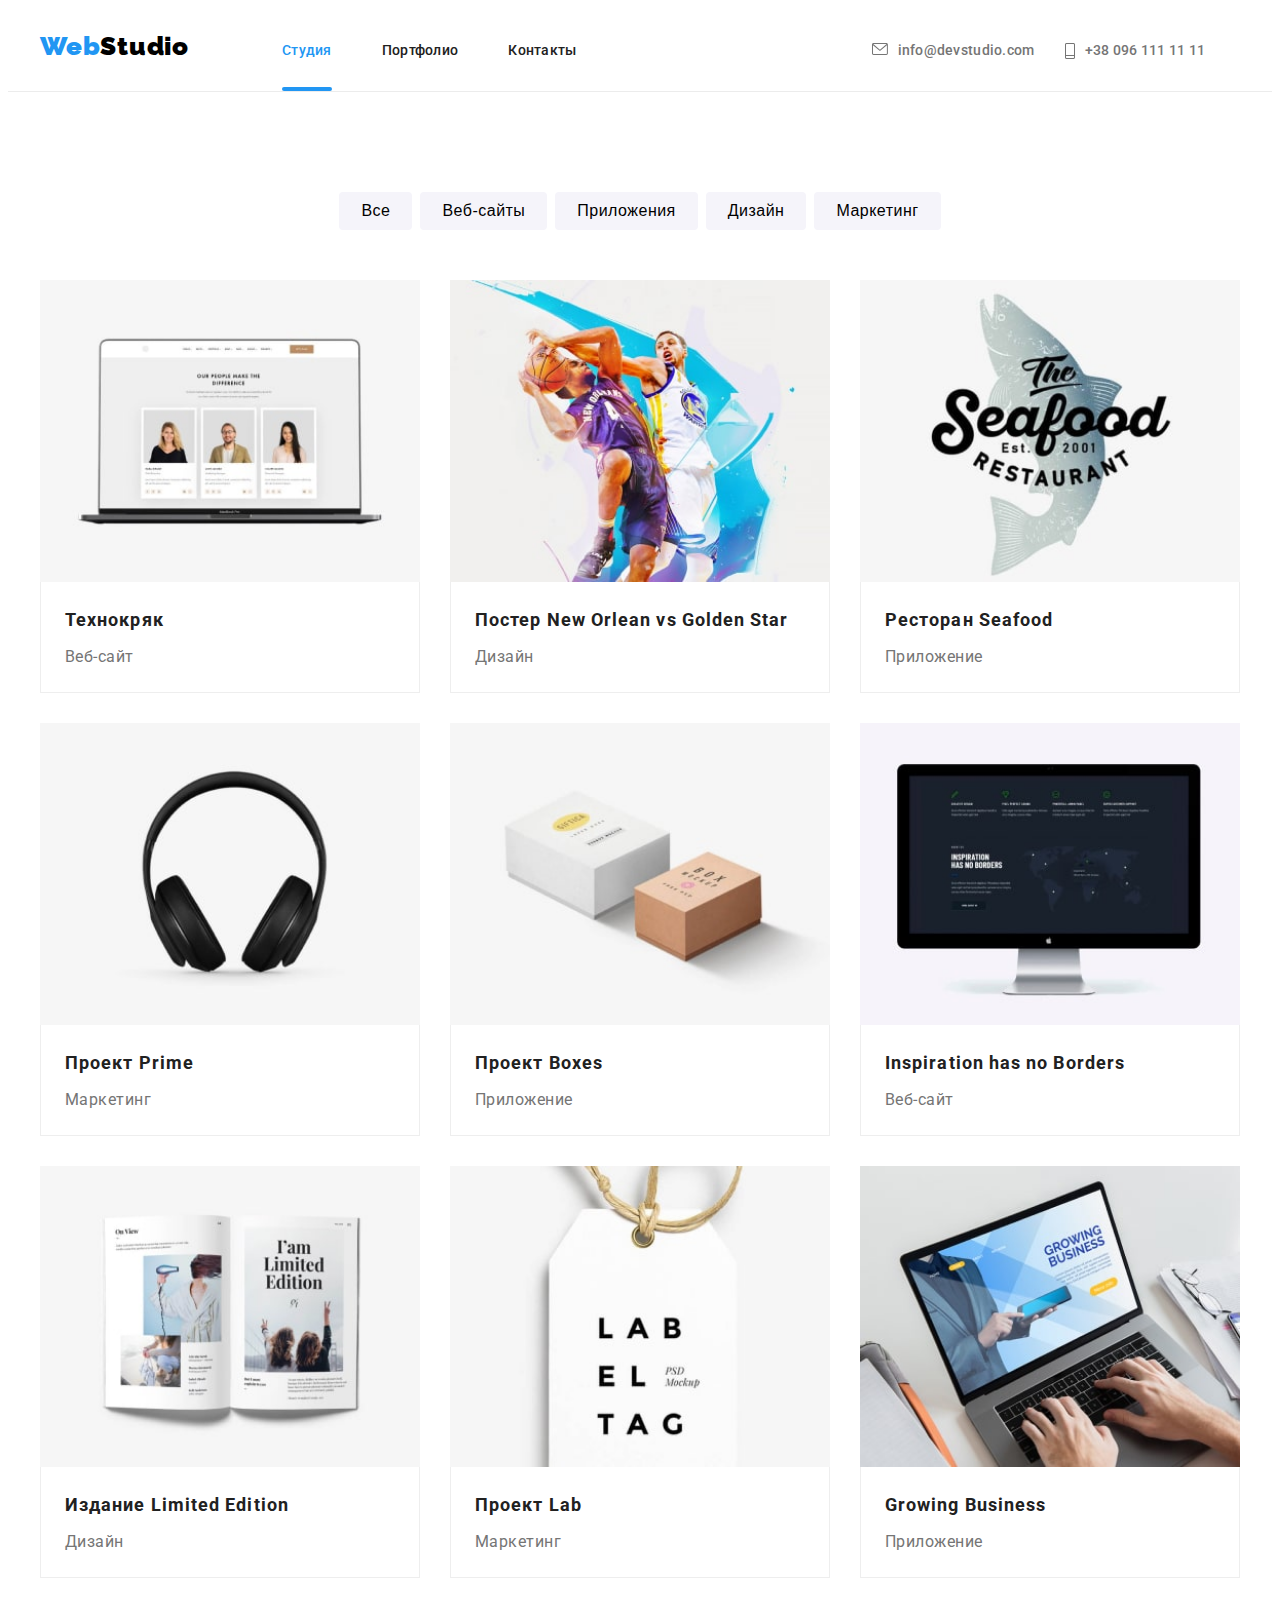
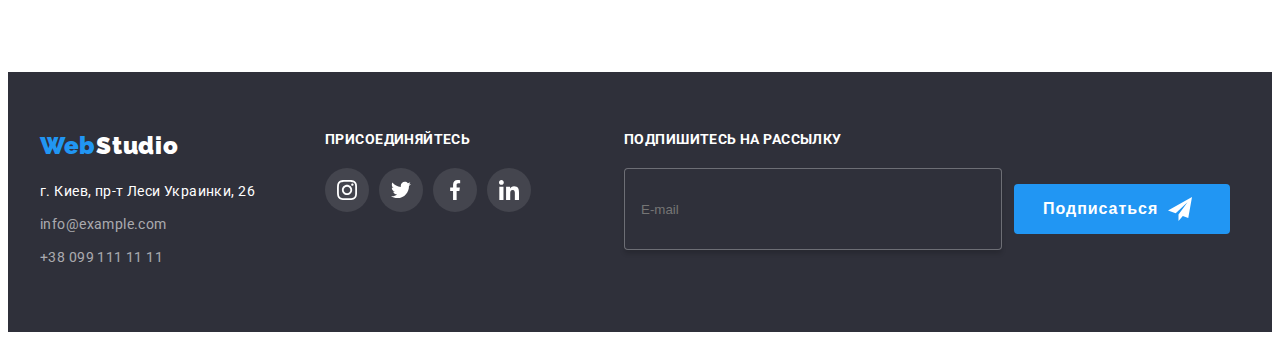
==== commit d551d7aa: "header finished fool" ====
--- a/portfolio.html
+++ b/portfolio.html
@@ -15,30 +15,89 @@
 <body>
    <header class="page-header">
       <div class="container page-header__container">
-         <nav class="page-header__info-nav">
-            <a class="logo link" href="./index.html"><b style="color:#2196F3">Web<span style="color:#000000;">Studio</span></b></a>
-            <ul class="menu__list">
-               <li class="list menu__list-item"><a class="link menu__list-item-studio " href="./index.html">Студия</a></li>
-               <li class="list menu__list-item"><a class="link menu__list-item-portfolio current" href="./portfolio.html">Портфолио</a></li>
-               <li class="list menu__list-item"><a class="link menu__list-item-contact" href="#contacts">Контакты</a></li>
-            </ul>
-         </nav>   
-         <div class="page-header__contact">
-            <a class="page-header__contact-email link grey" href="mailto:info@devstudio.com">
-               <svg class="page-header__contact-icon" width="16" height="12">
-               <use
+          <nav class="page-header__info-nav">
+              <a class="logo link" href="./index.html"><b style="color:#2196F3">Web<span style="color:#000000;">Studio</span></b></a>
+              <ul class="menu__list">
+              <li class="list menu__list-item"><a class="link menu__list-item-studio current" href="./index.html">Студия</a></li>
+              <li class="list menu__list-item"><a class="link menu__list-item-portfolio" href="./portfolio.html">Портфолио</a></li>
+              <li class="list menu__list-item"><a class="link menu__list-item-contact" href="#contacts">Контакты</a></li>
+              </ul>
+          </nav>   
+          <div class="page-header__contact">
+              <a class="page-header__contact-email link grey" href="mailto:info@devstudio.com">
+              <svg class="page-header__contact-icon" width="16" height="12">
+              <use
                   href="./images/symbol-defs.svg#icon-envelope"
-               ></use>
-               </svg>info@devstudio.com</a>
-            <a class="page-header__contact-telephone link grey" href="tel:+380961111111">
-               <svg class="page-header__contact-icon" width="10" height="16">
+              ></use>
+              </svg>info@devstudio.com</a>
+              <a class="page-header__contact-telephone link grey" href="tel:+380961111111">
+              <svg class="page-header__contact-icon" width="10" height="16">
                   <use
-                     href="./images/symbol-defs.svg#icon-telephone"
+                      href="./images/symbol-defs.svg#icon-telephone"
                   ></use>
-               </svg>+38 096 111 11 11</a>
-         </div>
+              </svg>+38 096 111 11 11</a>
+          </div>
+          <button type="button" class="menu-open">
+                  <svg class="page-header__icon" width="40" height="40">
+                      <use
+                      href="./images/symbol-defs.svg#icon-menu"
+                      ></use>
+                  </svg>
+          </button>
+          <div class="mob-menu is-hidden">
+              <div class="menu-top">
+                  <button type="button" class="menu-close">
+                      <svg class="page-header__icon" width="40" height="40">
+                          <use
+                          href="./images/symbol-defs.svg#icon-close-black"
+                          ></use>
+                      </svg>
+                  </button>
+                  <ul class="mob-menu-list list">
+                      <li class="mob-menu-item">
+                          <a href="./index.html" class="mob-menu-link link ">Студия</a>
+                      </li>
+                      <li class="mob-menu-item">
+                          <a href="./portfolio.html" class="mob-menu-link  active link"
+                              >Портфолио</a
+                          >
+                      </li>
+                      <li class="mob-menu-item">
+                          <a href="#" class="mob-menu-link link">Контакты</a>
+                      </li>
+                  </ul>
+              </div>
+              <div class="menu-bottom">
+                  <div class="menu-bottom__mobile-contact">
+                      <a class="mob-menu-tel link" href="tel:+380961111111">+38 096 111 11 11</a>
+                      <a class="mob-menu-email link" href="mailto:info@devstudio.com">info@devstudio.com</a>
+                  </div>
+                  <ul class="mob-social-list list">
+                      <li class="mob-social-item">
+                          <a href="" class="mob-social-link link"
+                              >Instagram</a
+                          >
+                      </li>
+                      <li class="mob-social-item">
+                          <a href="" class="mob-social-link link"
+                              >Twitter</a
+                          >
+                      </li>
+                      <li class="mob-social-item">
+                          <a href="" class="mob-social-link link"
+                              >Facebook</a
+                          >
+                      </li>
+                      <li class="mob-social-item">
+                          <a href="" class="mob-social-link link"
+                              >LinkedIn</a
+                          >
+                      </li>
+                  </ul>
+              </div>
+          </div>
       </div>   
-   </header>
+  </header>
    <main class="main__portfolio"> 
          <section class="portfolio">  
             <div class="container container-portfolio"> 
--- a/css/main.min.css
+++ b/css/main.min.css
@@ -1,2 +1,2 @@
-:root{--primary-text-color: #212121;--special-color: #2196f3;--color-contact: #757575;--color-light: #ffffff;--color-of-details: #ececec;--color-background: #f5f4fa;--color-image: #2f303a;--color-footer-contact: rgba(255, 255, 255, 0.6);--color-border: #eeeeee;--color-footer-social: #44454e;--color-teachers-social: #afb1b8;--color-details-info: #e5e5e5}body{font-family:'Roboto', sans-serif;color:var(--primary-text-color)}.link{text-decoration:none;transition:color 250ms cubic-bezier(0.4, 0, 0.2, 1),background-color 250ms cubic-bezier(0.4, 0, 0.2, 1)}.vissually-hidden{position:absolute;white-space:nowrap;width:1px;height:1px;overflow:hidden;border:0;padding:0;clip:rect(0 0 0 0);clip-path:inset(50%);margin:-1px}.grey{color:var(--color-contact)}.white{color:var(--color-light)}p,h1,h2,h3,h4,h5,h6{margin:0}img{display:block;max-width:100%;height:auto}ul{list-style-type:none;margin:0;padding:0}.container{width:100%;padding-left:15px;padding-right:15px;margin-left:auto;margin-right:auto}@media screen and (min-width: 480px){.container{width:480px}}@media screen and (min-width: 768px){.container{width:768px}}@media screen and (min-width: 1200px){.container{width:1200px}}.backdrop{position:fixed;width:100vw;height:100vh;background-color:rgba(0,0,0,0.2);top:0}.modal{position:absolute;min-width:528px;min-height:581px;background-color:var(--color-light);box-shadow:0px 2px 1px rgba(0,0,0,0.2),1px 0px 1px rgba(0,0,0,0.14),3px 0px 1px rgba(0,0,0,0.12);border-radius:4px;top:50%;left:50%;transform:translate(-50%, -50%);padding:40px;text-align:center}.is-hidden{visibility:hidden;opacity:0;pointer-events:none}.modal-btn{display:flex;align-items:center;background-color:var(--color-light);border-color:rgba(0,0,0,0.1);border-radius:50px;width:30px;height:30px;position:absolute;right:8px;top:8px;padding:6px;transition:fill 250ms cubic-bezier(0.4, 0, 0.2, 1)}.modal-btn:hover{fill:var(--special-color)}.modal-title{font-weight:700;font-size:20px;line-height:1.15;letter-spacing:0.03em;text-align:center;color:var(--primary-text-color);margin-bottom:12px}.modal-label{display:block;margin-bottom:4px;font-size:12px;line-height:1.2;font-weight:400;letter-spacing:0.01em;color:var(--color-contact);text-align:start}.modal-input-icon{position:absolute;top:20%;left:15px;transition:fill 250ms cubic-bezier(0.4, 0, 0.2, 1)}.modal-input{width:100%;height:40px;background-color:transparent;border:1px solid rgba(33,33,33,0.2);border-radius:4px;padding-left:42px;outline:none;margin-bottom:10px;transition:border-color 250ms cubic-bezier(0.4, 0, 0.2, 1)}.modal-input:focus{border-color:var(--special-color)}.modal-input:focus+.modal-input-icon{fill:var(--special-color)}.modal-text{width:100%;height:120px;background-color:transparent;border:1px solid rgba(33,33,33,0.2);border-radius:5px;resize:none;padding:12px 16px;margin-bottom:20px}.input-wrap{display:block;position:relative}.check-text{font-size:14px;line-height:1.2;color:var(--color-contact);display:flex;position:relative}.check-link{color:var(--special-color);margin-left:5px}.check-text span{width:16px;height:15px;border:2px solid var(--primary-text-color);border-radius:2px;margin-right:9px;display:flex;align-items:center;justify-content:center;transition:background-color 250ms cubic-bezier(0.4, 0, 0.2, 1),border 250ms cubic-bezier(0.4, 0, 0.2, 1)}.input-check:checked+.check-text span{background-color:var(--special-color);border:none}.input-icon-check{fill:var(--color-light)}.form__btn-contact{color:var(--color-light);font-size:16px;line-height:1.87;font-weight:400;letter-spacing:0.06em;padding:10px 55px;border:none;border-radius:4px;background-color:var(--special-color);box-shadow:0px 4px 4px rgba(0,0,0,0.15);margin-top:30px}.title-all{font-family:Roboto;font-weight:700;font-size:28px;line-height:1.17;text-align:center;letter-spacing:0.03em;margin-bottom:30px}@media screen and (min-width: 1200px){.title-all{font-size:36px;line-height:1.16;margin-bottom:50px}}.page-header{padding-top:10px;padding-bottom:10px}@media screen and (min-width: 768px){.page-header{border-bottom:solid 1px var(--color-of-details);padding-top:21px;padding-bottom:0}}.page-header__container{display:flex;align-items:center}@media screen and (min-width: 768px){.page-header__container{align-items:stretch}}@media screen and (min-width: 768px){.page-header__info-nav{display:flex;align-items:baseline}}.logo{font-size:24px;line-height:1.16;font-family:'Raleway', sans-serif;letter-spacing:0.03em;font-weight:700}@media screen and (min-width: 768px){.logo{margin-right:88px}}.menu__list{display:none}@media screen and (min-width: 768px){.menu__list{display:flex}}.menu__list .list:not(:last-child){margin-right:50px}.menu__list .current::after{color:var(--special-color);content:'';height:4px;width:100%;background-color:var(--special-color);border-radius:2px;display:block;position:absolute;bottom:0}.menu__list .link{padding-bottom:32px}.menu__list .link:hover,.menu__list .link:focus{color:var(--special-color)}.menu__list-item{position:relative;padding-bottom:32px}@media screen and (min-width: 768px){.menu__list-item:not(:last-child){margin-right:50px}}.page-header__contact{display:none}@media screen and (min-width: 768px){.page-header__contact{margin-left:83px;display:flex;flex-direction:column}}.page-header__contact .link:hover,.page-header__contact .link:focus{color:var(--special-color)}.menu__list-item-studio,.menu__list-item-portfolio,.menu__list-item-contact{color:var(--primary-text-color);font-weight:500;font-size:14px;line-height:1.14;letter-spacing:0.02em}.current{color:var(--special-color)}@media screen and (min-width: 768px){.page-header__contact-telephone{display:flex;align-items:flex-start;margin-top:10px}}.page-header__contact-icon{fill:currentColor}@media screen and (min-width: 768px){.page-header__contact-icon{margin-right:8px}}.page-header__contact-email,.page-header__contact-telephone{font-weight:500;letter-spacing:0.02em}@media screen and (min-width: 768px){.page-header__contact-email,.page-header__contact-telephone{font-size:12px;line-height:1.16}}.menu-open{background:transparent;border:none;display:block;margin-left:auto;padding:0}@media screen and (min-width: 768px){.menu-open{display:none}}.mob-menu{display:flex;flex-direction:column;justify-content:space-between;position:fixed;top:0;left:0;background-color:#ffffff;width:100vw;height:100vh;padding:48px 40px}.menu-top{flex-shrink:0}.menu-close{display:block;position:absolute;top:10px;right:15px;background-color:transparent;border:none;padding:0}.mob-menu-item:not(:last-child){margin-bottom:32px}.mob-menu-link{font-weight:500;font-size:40px;line-height:1.17;letter-spacing:0.02em;color:var(--primary-text-color)}.mob-menu-tel{font-weight:500;font-size:34px;line-height:1.17;letter-spacing:0.02em;color:var(--special-color);display:block;margin-bottom:32px}.mob-menu-email{font-weight:500;font-size:24px;line-height:1.16;letter-spacing:0.02em;color:var(--color-contact);display:block;margin-bottom:64px}.mob-social-list{display:flex}.mob-social-link{font-weight:500;font-size:18px;line-height:1.22;letter-spacing:0.02em;color:var(--special-color);margin-right:20px}.hero{background-color:var(--color-image);text-align:center;padding-top:118px;padding-bottom:118px}@media screen and (min-width: 1200px){.hero{padding-top:200px;padding-bottom:200px}}.overlay{background-image:linear-gradient(rgba(47,48,58,0.4), rgba(47,48,58,0.4)),url("../images/hero/overlay-mob-1x.jpg");background-repeat:no-repeat;background-position:center;background-size:cover;margin:0 auto;max-width:1600px;flex-grow:1}@media (min-device-pixel-ratio: 2), (min-resolution: 192dpi), (min-resolution: 2dppx){.overlay{background-image:linear-gradient(rgba(47,48,58,0.4), rgba(47,48,58,0.4)),url(../images/hero/overlay-mob-2x.jpg)}}@media screen and (min-width: 768px){.overlay{background-image:linear-gradient(rgba(47,48,58,0.4), rgba(47,48,58,0.4)),url(../images/hero/overlay-tablet-1x.jpg)}}@media screen and (min-width: 768px) and (min-device-pixel-ratio: 2), screen and (min-width: 768px) and (min-resolution: 192dpi), screen and (min-width: 768px) and (min-resolution: 2dppx){.overlay{background-image:linear-gradient(rgba(47,48,58,0.4), rgba(47,48,58,0.4)),url(../images/hero/overlay-tablet-2x.jpg)}}@media screen and (min-width: 1200px){.overlay{background-image:linear-gradient(rgba(47,48,58,0.4), rgba(47,48,58,0.4)),url(../images/hero/overlay-desktop-1x.jpg)}}@media screen and (min-width: 1200px) and (min-device-pixel-ratio: 2), screen and (min-width: 1200px) and (min-resolution: 192dpi), screen and (min-width: 1200px) and (min-resolution: 2dppx){.overlay{background-image:linear-gradient(rgba(47,48,58,0.4), rgba(47,48,58,0.4)),url(../images/hero/overlay-desktop-2x.jpg)}}.hero__title{color:var(--color-light);font-size:26px;line-height:1.61;font-weight:900;letter-spacing:0.06em;width:360px;max-width:696px;margin-bottom:30px;margin-right:auto;margin-left:auto}@media screen and (min-width: 1200px){.hero__title{font-size:44px;line-height:1.36;width:696px}}.hero__btn{padding:10px 32px;background-color:var(--special-color);border-radius:4px;font-size:16px;font-weight:700;line-height:1.87;cursor:pointer;color:var(--color-light);border:none;transition:box-shadow 250ms cubic-bezier(0.4, 0, 0.2, 1)}.hero__btn:hover{box-shadow:0px 4px 4px rgba(0,0,0,0.15)}.main__portfolio{padding-top:60px;padding-bottom:60px}@media screen and (min-width: 1200px){.main__portfolio{padding-top:100px;padding-bottom:94px}}.main__portfolio-nav{display:flex;flex-wrap:wrap;justify-content:start;margin-bottom:-15px}@media screen and (min-width: 768px){.main__portfolio-nav{justify-content:center}}.main__portfolio-nav .main__portfolio-nav-item:not(:last-child){margin-right:8px}.main__portfolio-nav-item{margin-bottom:15px}.btn__nav{background:var(--color-background);border-radius:4px;border:none;font-weight:500;font-size:16px;line-height:1.62;letter-spacing:0.03em;cursor:pointer;padding:6px 22px;transition:background-color 250ms cubic-bezier(0.4, 0, 0.2, 1),color 250ms cubic-bezier(0.4, 0, 0.2, 1),border 250ms cubic-bezier(0.4, 0, 0.2, 1),box-shadow 250ms cubic-bezier(0.4, 0, 0.2, 1)}.btn__nav:hover,.btn__nav:focus{background-color:var(--special-color);border:none;color:var(--color-light);box-shadow:0px 3px 1px rgba(0,0,0,0.1),0px 1px 2px rgba(0,0,0,0.08),0px 2px 2px rgba(0,0,0,0.12)}.main__information-project-details{margin-bottom:-30px;margin-top:40px}.main__information-project-details img{width:100%}@media screen and (min-width: 768px){.main__information-project-details{display:flex;flex-wrap:wrap;margin-right:-30px}}@media screen and (min-width: 1200px){.main__information-project-details{margin-top:50px}}.main__information-project-item{margin-bottom:30px;background:var(--color-light);transition:box-shadow 250ms cubic-bezier(0.4, 0, 0.2, 1)}.main__information-project-item:hover{box-shadow:0px 3px 1px rgba(0,0,0,0.1),0px 1px 2px rgba(0,0,0,0.08),0px 2px 2px rgba(0,0,0,0.12)}.main__information-project-item:hover .main__information-project-item-text{transform:translateY(0%)}@media screen and (min-width: 768px){.main__information-project-item{width:calc(100% / 2 - 30px);margin-right:30px}}@media screen and (min-width: 1200px){.main__information-project-item{width:calc(100% / 3 - 30px);margin-right:30px}}.main__information-project-item-card{position:relative;overflow:hidden}.main__information-project-item-text{font-style:normal;font-size:18px;line-height:calc(28 / 18);letter-spacing:0.03em;color:var(--color-light);width:100%;height:100%;position:absolute;top:0;left:0;padding:63px 24px;background-color:rgba(33,150,243,0.9);transform:translateY(101%);transition:transform 250ms cubic-bezier(0.4, 0, 0.2, 1)}.main__information-project-item-border{border-left:1px solid var(--color-border);border-right:1px solid var(--color-border);border-bottom:1px solid var(--color-border);padding:20px 24px}.main__information-project-item-title{font-weight:700;font-size:18px;line-height:2;letter-spacing:0.06em;color:var(--primary-text-color)}.detail{font-size:16px;line-height:1.87;letter-spacing:0.03em;margin-top:4px}.skils.section{padding-top:60px;padding-bottom:60px}@media screen and (min-width: 1200px){.skils.section{padding-top:94px;padding-bottom:47px}}.skils__details-list{margin-bottom:-30px}@media screen and (min-width: 768px){.skils__details-list{display:flex;flex-wrap:wrap;margin-left:-30px}}.skils__details-item{margin-bottom:30px}@media screen and (min-width: 768px){.skils__details-item{width:calc(100% / 2 - 30px);margin-left:30px}}@media screen and (min-width: 1200px){.skils__details-item{width:calc(100% / 4 - 30px);margin-left:30px}}.skils__details-block{display:flex;justify-content:center;align-items:center;margin-bottom:30px;background-color:var(--color-background);padding-top:25px;padding-bottom:25px}.skils__details-title{font-weight:700;font-size:14px;line-height:1.14;letter-spacing:0.03em;text-align:center}.grey.text{font-family:Roboto;font-size:14px;line-height:1.71;letter-spacing:0.03em;margin-top:10px;display:block}.work-details.section{padding-top:47px;padding-bottom:94px}@media screen and (max-width: 1199px){.work-details.section{display:none}}.work-details__gallery-list{display:flex}.work-details__gallery-list .list:not(:last-child){margin-right:30px}.work-details__gallery-item-box{position:relative}.work-details__gallery-item-text{position:absolute;bottom:0;left:0;color:var(--color-light);background-color:rgba(47,48,58,0.8);width:100%;height:70px;font-weight:700;font-size:14px;line-height:calc(16 / 14);text-align:center;letter-spacing:0.03em;padding:27px 82px;text-transform:uppercase}@media screen and (min-width: 1200px){.work{font-size:36px;line-height:1.16;margin-bottom:50px}}.teachers{background-color:var(--color-background);padding-top:60px;padding-bottom:60px}@media screen and (min-width: 1200px){.teachers{padding-top:94px;padding-bottom:94px}}.teachers__list{margin-bottom:-30px}.teachers__list img{width:100%}@media screen and (min-width: 768px){.teachers__list{display:flex;flex-wrap:wrap;margin-left:-30px}}.teachers__list .teachers__socials-list{display:flex;justify-content:center;margin-top:16px}.teachers__item{background-color:var(--color-light);box-shadow:0px 1px 3px rgba(0,0,0,0.12),0px 1px 1px rgba(0,0,0,0.14),0px 2px 1px rgba(0,0,0,0.2);border-radius:0px 0px 4px 4px;margin-bottom:30px}@media screen and (min-width: 768px){.teachers__item{width:calc(100% / 2 - 30px);margin-left:30px}}@media screen and (min-width: 1200px){.teachers__item{width:calc(100% / 4 - 30px);margin-left:30px}}.teachers__item-names{padding-top:30px;padding-bottom:24px}@media screen and (min-width: 1200px){.teachers__item-names{padding-bottom:30px}}.teachers__item-names-title{font-weight:500;font-size:16px;line-height:1.18;text-align:center;letter-spacing:0.03em}.teachers__socials-item{width:44px;height:44px;margin-right:10px}.teachers__socials-item:last-child{margin-right:0}.teachers__socials-item .teachers__socials-link{width:100%;height:100%;border-radius:50%;display:flex;align-items:center;justify-content:center;color:var(--color-teachers-social)}.teachers__socials-item .teachers__socials-link:hover,.teachers__socials-item .teachers__socials-link:focus{background-color:var(--special-color);color:var(--color-light)}.teachers__socials-icon{fill:currentColor}.grey.workers{text-align:center;font-weight:400;margin-top:10px}.clients.section{padding-top:60px;padding-bottom:60px}@media screen and (min-width: 1200px){.clients.section{padding-top:94px;padding-bottom:94px}}.clients__socials-list{display:flex;flex-wrap:wrap;margin-left:-30px;margin-bottom:-30px}.clients__socials-item{width:100%;width:calc(100% / 2 - 30px);margin-left:30px;margin-bottom:30px;margin-bottom:30px}@media screen and (min-width: 768px){.clients__socials-item{width:calc(100% / 3 - 30px);margin-left:30px}}@media screen and (min-width: 1200px){.clients__socials-item{width:calc(100% / 6 - 30px);margin-left:30px}}.clients__socials-link{display:flex;justify-content:center;align-items:center;height:92px;border:solid 1px var(--color-teachers-social);border-radius:4px;fill:var(--color-teachers-social);transition:fill 250ms cubic-bezier(0.4, 0, 0.2, 1),border 250ms cubic-bezier(0.4, 0, 0.2, 1)}.clients__socials-link:hover,.clients__socials-link:focus{fill:var(--special-color);border:solid 1px var(--special-color)}.page-footer{background-color:var(--color-image);padding-top:60px;padding-bottom:60px}.page-footer__container{text-align:center}@media screen and (min-width: 1200px){.page-footer__container{display:flex;text-align:start}}@media screen and (min-width: 768px){.page-footer__version-tablet{display:flex;justify-content:center}}.page-footer__contact{margin-bottom:60px}@media screen and (min-width: 768px){.page-footer__contact{margin-right:165px}}@media screen and (min-width: 1200px){.page-footer__contact{margin-right:70px;text-align:start;margin-bottom:0px}}.page-footer__logo{font-family:Raleway;font-weight:700;font-size:24px;line-height:1.16;letter-spacing:0.03em;display:block}.page-footer__address{font-size:14px;font-weight:400;font-style:normal;line-height:1.71;letter-spacing:0.03em;margin-top:20px}.page-footer__contact-info{color:var(--color-footer-contact);font-size:14px;line-height:1.71;letter-spacing:0.03em;display:block}.page-footer__email{margin-top:8px;margin-bottom:8px}@media screen and (min-width: 1200px){.page-footer__email{margin-top:9px;margin-bottom:9px}}.page-footer__social-title{font-weight:700;font-size:14px;line-height:1.14;letter-spacing:0.03em;text-transform:uppercase}.page-footer__socials-list{display:flex;justify-content:center;margin-top:20px;margin-bottom:60px}.page-footer__socials-item{width:44px;height:44px;margin-right:10px}.page-footer__socials-item:last-child{margin-right:0}.page-footer__socials-link{width:100%;height:100%;border-radius:50%;background-color:var(--color-footer-social);display:flex;align-items:center;justify-content:center;color:#ffffff}.page-footer__socials-link:hover,.page-footer__socials-link:focus{background-color:var(--special-color)}.page-footer__socials-icon{width:20px;height:20px;fill:currentColor}@media screen and (min-width: 1200px){.page-footer__client{margin-left:93px}}.page-footer__title{font-weight:700;font-size:14px;line-height:1.14;letter-spacing:0.03em;text-transform:uppercase}.confirmation-email{display:flex;flex-direction:column;align-items:center}@media screen and (min-width: 1200px){.confirmation-email{flex-direction:row}}.footer-input{width:450px;height:50px;background-color:var(--color-image);border:1px solid rgba(255,255,255,0.3);border-radius:4px;box-shadow:0px 4px 4px rgba(0,0,0,0.15);color:var(--color-contact);padding-left:16px;padding-top:15px;padding-bottom:15px;margin-top:20px;margin-bottom:20px}@media screen and (max-width: 479px){.footer-input{width:100%;margin-right:12px}}@media screen and (min-width: 1200px){.footer-input{width:358px;margin-right:12px}}.page-footer__btn-email{color:var(--color-light);background-color:var(--special-color);border-radius:4px;border:none;padding:10px 62px 10px 29px;font-weight:700;font-size:16px;line-height:1.87;letter-spacing:0.06em;position:relative}.page-footer__btn-email span{margin-left:10px}.page-footer__icon{position:absolute;fill:var(--color-light);top:50%;transform:translateY(-50%)}
+:root{--primary-text-color: #212121;--special-color: #2196f3;--color-contact: #757575;--color-light: #ffffff;--color-of-details: #ececec;--color-background: #f5f4fa;--color-image: #2f303a;--color-footer-contact: rgba(255, 255, 255, 0.6);--color-border: #eeeeee;--color-footer-social: #44454e;--color-teachers-social: #afb1b8;--color-details-info: #e5e5e5}body{font-family:'Roboto', sans-serif;color:var(--primary-text-color)}.link{text-decoration:none;transition:color 250ms cubic-bezier(0.4, 0, 0.2, 1),background-color 250ms cubic-bezier(0.4, 0, 0.2, 1)}.vissually-hidden{position:absolute;white-space:nowrap;width:1px;height:1px;overflow:hidden;border:0;padding:0;clip:rect(0 0 0 0);clip-path:inset(50%);margin:-1px}.grey{color:var(--color-contact)}.white{color:var(--color-light)}p,h1,h2,h3,h4,h5,h6{margin:0}img{display:block;max-width:100%;height:auto}ul{list-style-type:none;margin:0;padding:0}.container{width:100%;padding-left:15px;padding-right:15px;margin-left:auto;margin-right:auto}@media screen and (min-width: 480px){.container{width:480px}}@media screen and (min-width: 768px){.container{width:768px}}@media screen and (min-width: 1200px){.container{width:1200px}}.backdrop{position:fixed;width:100vw;height:100vh;background-color:rgba(0,0,0,0.2);top:0}.modal{position:absolute;min-width:528px;min-height:581px;background-color:var(--color-light);box-shadow:0px 2px 1px rgba(0,0,0,0.2),1px 0px 1px rgba(0,0,0,0.14),3px 0px 1px rgba(0,0,0,0.12);border-radius:4px;top:50%;left:50%;transform:translate(-50%, -50%);padding:40px;text-align:center}.is-hidden{visibility:hidden;opacity:0;pointer-events:none}.modal-btn{display:flex;align-items:center;background-color:var(--color-light);border-color:rgba(0,0,0,0.1);border-radius:50px;width:30px;height:30px;position:absolute;right:8px;top:8px;padding:6px;transition:fill 250ms cubic-bezier(0.4, 0, 0.2, 1)}.modal-btn:hover{fill:var(--special-color)}.modal-title{font-weight:700;font-size:20px;line-height:1.15;letter-spacing:0.03em;text-align:center;color:var(--primary-text-color);margin-bottom:12px}.modal-label{display:block;margin-bottom:4px;font-size:12px;line-height:1.2;font-weight:400;letter-spacing:0.01em;color:var(--color-contact);text-align:start}.modal-input-icon{position:absolute;top:20%;left:15px;transition:fill 250ms cubic-bezier(0.4, 0, 0.2, 1)}.modal-input{width:100%;height:40px;background-color:transparent;border:1px solid rgba(33,33,33,0.2);border-radius:4px;padding-left:42px;outline:none;margin-bottom:10px;transition:border-color 250ms cubic-bezier(0.4, 0, 0.2, 1)}.modal-input:focus{border-color:var(--special-color)}.modal-input:focus+.modal-input-icon{fill:var(--special-color)}.modal-text{width:100%;height:120px;background-color:transparent;border:1px solid rgba(33,33,33,0.2);border-radius:5px;resize:none;padding:12px 16px;margin-bottom:20px}.input-wrap{display:block;position:relative}.check-text{font-size:14px;line-height:1.2;color:var(--color-contact);display:flex;position:relative}.check-link{color:var(--special-color);margin-left:5px}.check-text span{width:16px;height:15px;border:2px solid var(--primary-text-color);border-radius:2px;margin-right:9px;display:flex;align-items:center;justify-content:center;transition:background-color 250ms cubic-bezier(0.4, 0, 0.2, 1),border 250ms cubic-bezier(0.4, 0, 0.2, 1)}.input-check:checked+.check-text span{background-color:var(--special-color);border:none}.input-icon-check{fill:var(--color-light)}.form__btn-contact{color:var(--color-light);font-size:16px;line-height:1.87;font-weight:400;letter-spacing:0.06em;padding:10px 55px;border:none;border-radius:4px;background-color:var(--special-color);box-shadow:0px 4px 4px rgba(0,0,0,0.15);margin-top:30px}.title-all{font-family:Roboto;font-weight:700;font-size:28px;line-height:1.17;text-align:center;letter-spacing:0.03em;margin-bottom:30px}@media screen and (min-width: 1200px){.title-all{font-size:36px;line-height:1.16;margin-bottom:50px}}.page-header{padding-top:10px;padding-bottom:10px}@media screen and (min-width: 768px){.page-header{border-bottom:solid 1px var(--color-of-details);padding-top:21px;padding-bottom:0}}@media screen and (min-width: 1200px){.page-header{padding-top:24px}}.page-header__container{display:flex;align-items:center}@media screen and (min-width: 768px){.page-header__container{align-items:stretch}}@media screen and (min-width: 1200px){.page-header__container{align-items:baseline}}@media screen and (min-width: 768px){.page-header__info-nav{display:flex;align-items:baseline}}.logo{font-size:24px;line-height:1.16;font-family:'Raleway', sans-serif;letter-spacing:0.03em;font-weight:700}@media screen and (min-width: 768px){.logo{margin-right:88px}}@media screen and (min-width: 1200px){.logo{margin-right:93px;font-size:26px;line-height:1.15}}.menu__list{display:none}@media screen and (min-width: 768px){.menu__list{display:flex}}@media screen and (min-width: 1200px){.menu__list{margin-right:295px}}.menu__list .current::after{color:var(--special-color);content:'';height:4px;width:100%;background-color:var(--special-color);border-radius:2px;display:block;position:absolute;bottom:0}.menu__list .link{padding-bottom:32px}.menu__list .link:hover,.menu__list .link:focus{color:var(--special-color)}.menu__list-item{position:relative;padding-bottom:32px}@media screen and (min-width: 768px){.menu__list-item:not(:last-child){margin-right:50px}}.page-header__contact{display:none}@media screen and (min-width: 768px){.page-header__contact{margin-left:83px;display:flex;flex-direction:column}}@media screen and (min-width: 1200px){.page-header__contact{flex-direction:row;margin-left:0px}}.page-header__contact .link:hover,.page-header__contact .link:focus{color:var(--special-color)}.menu__list-item-studio,.menu__list-item-portfolio,.menu__list-item-contact{color:var(--primary-text-color);font-weight:500;font-size:14px;line-height:1.14;letter-spacing:0.02em}.current{color:var(--special-color)}@media screen and (min-width: 768px){.page-header__contact-telephone{display:flex;align-items:flex-start;margin-top:10px}}@media screen and (min-width: 1200px){.page-header__contact-telephone{margin-top:0}}.page-header__contact-icon{fill:currentColor}@media screen and (min-width: 768px){.page-header__contact-icon{margin-right:8px}}@media screen and (min-width: 1200px){.page-header__contact-icon{margin-right:10px}}.page-header__contact-email,.page-header__contact-telephone{font-weight:500;letter-spacing:0.02em}@media screen and (min-width: 768px){.page-header__contact-email,.page-header__contact-telephone{font-size:12px;line-height:1.16}}@media screen and (min-width: 1200px){.page-header__contact-email,.page-header__contact-telephone{font-size:14px;line-height:1.14}}@media screen and (min-width: 1200px){.page-header__contact-email{margin-right:30px}}.page-header__icon:active{fill:var(--special-color)}.menu-open{background:transparent;border:none;display:block;margin-left:auto;padding:0}@media screen and (min-width: 768px){.menu-open{display:none}}.mob-menu{display:flex;flex-direction:column;justify-content:space-between;position:fixed;top:0;left:0;background-color:#ffffff;width:100vw;height:100vh;padding:48px 40px;z-index:1}.menu-top{flex-shrink:0}.menu-close{display:block;position:absolute;top:10px;right:15px;background-color:transparent;border:none;padding:0}.mob-menu-item:not(:last-child){margin-bottom:32px}.mob-menu-link{font-weight:500;font-size:40px;line-height:1.17;letter-spacing:0.02em;color:var(--primary-text-color)}.mob-menu-link:active{color:var(--special-color)}.mob-menu-tel{font-weight:500;font-size:34px;line-height:1.17;letter-spacing:0.02em;color:var(--special-color);display:block;margin-bottom:32px}.mob-menu-email{font-weight:500;font-size:24px;line-height:1.16;letter-spacing:0.02em;color:var(--color-contact);display:block;margin-bottom:64px}.mob-social-list{display:flex}.mob-social-link{font-weight:500;font-size:18px;line-height:1.22;letter-spacing:0.02em;color:var(--special-color);margin-right:20px}.hero{background-color:var(--color-image);text-align:center;padding-top:118px;padding-bottom:118px}@media screen and (min-width: 1200px){.hero{padding-top:200px;padding-bottom:200px}}.overlay{background-image:linear-gradient(rgba(47,48,58,0.4), rgba(47,48,58,0.4)),url("../images/hero/overlay-mob-1x.jpg");background-repeat:no-repeat;background-position:center;background-size:cover;margin:0 auto;max-width:1600px;flex-grow:1}@media (min-device-pixel-ratio: 2), (min-resolution: 192dpi), (min-resolution: 2dppx){.overlay{background-image:linear-gradient(rgba(47,48,58,0.4), rgba(47,48,58,0.4)),url(../images/hero/overlay-mob-2x.jpg)}}@media screen and (min-width: 768px){.overlay{background-image:linear-gradient(rgba(47,48,58,0.4), rgba(47,48,58,0.4)),url(../images/hero/overlay-tablet-1x.jpg)}}@media screen and (min-width: 768px) and (min-device-pixel-ratio: 2), screen and (min-width: 768px) and (min-resolution: 192dpi), screen and (min-width: 768px) and (min-resolution: 2dppx){.overlay{background-image:linear-gradient(rgba(47,48,58,0.4), rgba(47,48,58,0.4)),url(../images/hero/overlay-tablet-2x.jpg)}}@media screen and (min-width: 1200px){.overlay{background-image:linear-gradient(rgba(47,48,58,0.4), rgba(47,48,58,0.4)),url(../images/hero/overlay-desktop-1x.jpg)}}@media screen and (min-width: 1200px) and (min-device-pixel-ratio: 2), screen and (min-width: 1200px) and (min-resolution: 192dpi), screen and (min-width: 1200px) and (min-resolution: 2dppx){.overlay{background-image:linear-gradient(rgba(47,48,58,0.4), rgba(47,48,58,0.4)),url(../images/hero/overlay-desktop-2x.jpg)}}.hero__title{color:var(--color-light);font-size:26px;line-height:1.61;font-weight:900;letter-spacing:0.06em;width:360px;max-width:696px;margin-bottom:30px;margin-right:auto;margin-left:auto}@media screen and (min-width: 1200px){.hero__title{font-size:44px;line-height:1.36;width:696px}}.hero__btn{padding:10px 32px;background-color:var(--special-color);border-radius:4px;font-size:16px;font-weight:700;line-height:1.87;cursor:pointer;color:var(--color-light);border:none;transition:box-shadow 250ms cubic-bezier(0.4, 0, 0.2, 1)}.hero__btn:hover{box-shadow:0px 4px 4px rgba(0,0,0,0.15)}.main__portfolio{padding-top:60px;padding-bottom:60px}@media screen and (min-width: 1200px){.main__portfolio{padding-top:100px;padding-bottom:94px}}.main__portfolio-nav{display:flex;flex-wrap:wrap;justify-content:start;margin-bottom:-15px}@media screen and (min-width: 768px){.main__portfolio-nav{justify-content:center}}.main__portfolio-nav .main__portfolio-nav-item:not(:last-child){margin-right:8px}.main__portfolio-nav-item{margin-bottom:15px}.btn__nav{background:var(--color-background);border-radius:4px;border:none;font-weight:500;font-size:16px;line-height:1.62;letter-spacing:0.03em;cursor:pointer;padding:6px 22px;transition:background-color 250ms cubic-bezier(0.4, 0, 0.2, 1),color 250ms cubic-bezier(0.4, 0, 0.2, 1),border 250ms cubic-bezier(0.4, 0, 0.2, 1),box-shadow 250ms cubic-bezier(0.4, 0, 0.2, 1)}.btn__nav:hover,.btn__nav:focus{background-color:var(--special-color);border:none;color:var(--color-light);box-shadow:0px 3px 1px rgba(0,0,0,0.1),0px 1px 2px rgba(0,0,0,0.08),0px 2px 2px rgba(0,0,0,0.12)}.main__information-project-details{margin-bottom:-30px;margin-top:40px}.main__information-project-details img{width:100%}@media screen and (min-width: 768px){.main__information-project-details{display:flex;flex-wrap:wrap;margin-right:-30px}}@media screen and (min-width: 1200px){.main__information-project-details{margin-top:50px}}.main__information-project-item{margin-bottom:30px;background:var(--color-light);transition:box-shadow 250ms cubic-bezier(0.4, 0, 0.2, 1)}.main__information-project-item:hover{box-shadow:0px 3px 1px rgba(0,0,0,0.1),0px 1px 2px rgba(0,0,0,0.08),0px 2px 2px rgba(0,0,0,0.12)}.main__information-project-item:hover .main__information-project-item-text{transform:translateY(0%)}@media screen and (min-width: 768px){.main__information-project-item{width:calc(100% / 2 - 30px);margin-right:30px}}@media screen and (min-width: 1200px){.main__information-project-item{width:calc(100% / 3 - 30px);margin-right:30px}}.main__information-project-item-card{position:relative;overflow:hidden}.main__information-project-item-text{font-style:normal;font-size:18px;line-height:calc(28 / 18);letter-spacing:0.03em;color:var(--color-light);width:100%;height:100%;position:absolute;top:0;left:0;padding:63px 24px;background-color:rgba(33,150,243,0.9);transform:translateY(101%);transition:transform 250ms cubic-bezier(0.4, 0, 0.2, 1)}.main__information-project-item-border{border-left:1px solid var(--color-border);border-right:1px solid var(--color-border);border-bottom:1px solid var(--color-border);padding:20px 24px}.main__information-project-item-title{font-weight:700;font-size:18px;line-height:2;letter-spacing:0.06em;color:var(--primary-text-color)}.detail{font-size:16px;line-height:1.87;letter-spacing:0.03em;margin-top:4px}.skils.section{padding-top:60px;padding-bottom:60px}@media screen and (min-width: 1200px){.skils.section{padding-top:94px;padding-bottom:47px}}.skils__details-list{margin-bottom:-30px}@media screen and (min-width: 768px){.skils__details-list{display:flex;flex-wrap:wrap;margin-left:-30px}}.skils__details-item{margin-bottom:30px}@media screen and (min-width: 768px){.skils__details-item{width:calc(100% / 2 - 30px);margin-left:30px}}@media screen and (min-width: 1200px){.skils__details-item{width:calc(100% / 4 - 30px);margin-left:30px}}.skils__details-block{display:flex;justify-content:center;align-items:center;margin-bottom:30px;background-color:var(--color-background);padding-top:25px;padding-bottom:25px}.skils__details-title{font-weight:700;font-size:14px;line-height:1.14;letter-spacing:0.03em;text-align:center}.grey.text{font-family:Roboto;font-size:14px;line-height:1.71;letter-spacing:0.03em;margin-top:10px;display:block}.work-details.section{padding-top:47px;padding-bottom:94px}@media screen and (max-width: 1199px){.work-details.section{display:none}}.work-details__gallery-list{display:flex}.work-details__gallery-list .list:not(:last-child){margin-right:30px}.work-details__gallery-item-box{position:relative}.work-details__gallery-item-text{position:absolute;bottom:0;left:0;color:var(--color-light);background-color:rgba(47,48,58,0.8);width:100%;height:70px;font-weight:700;font-size:14px;line-height:calc(16 / 14);text-align:center;letter-spacing:0.03em;padding:27px 82px;text-transform:uppercase}@media screen and (min-width: 1200px){.work{font-size:36px;line-height:1.16;margin-bottom:50px}}.teachers{background-color:var(--color-background);padding-top:60px;padding-bottom:60px}@media screen and (min-width: 1200px){.teachers{padding-top:94px;padding-bottom:94px}}.teachers__list{margin-bottom:-30px}.teachers__list img{width:100%}@media screen and (min-width: 768px){.teachers__list{display:flex;flex-wrap:wrap;margin-left:-30px}}.teachers__list .teachers__socials-list{display:flex;justify-content:center;margin-top:16px}.teachers__item{background-color:var(--color-light);box-shadow:0px 1px 3px rgba(0,0,0,0.12),0px 1px 1px rgba(0,0,0,0.14),0px 2px 1px rgba(0,0,0,0.2);border-radius:0px 0px 4px 4px;margin-bottom:30px}@media screen and (min-width: 768px){.teachers__item{width:calc(100% / 2 - 30px);margin-left:30px}}@media screen and (min-width: 1200px){.teachers__item{width:calc(100% / 4 - 30px);margin-left:30px}}.teachers__item-names{padding-top:30px;padding-bottom:24px}@media screen and (min-width: 1200px){.teachers__item-names{padding-bottom:30px}}.teachers__item-names-title{font-weight:500;font-size:16px;line-height:1.18;text-align:center;letter-spacing:0.03em}.teachers__socials-item{width:44px;height:44px;margin-right:10px}.teachers__socials-item:last-child{margin-right:0}.teachers__socials-item .teachers__socials-link{width:100%;height:100%;border-radius:50%;display:flex;align-items:center;justify-content:center;color:var(--color-teachers-social)}.teachers__socials-item .teachers__socials-link:hover,.teachers__socials-item .teachers__socials-link:focus{background-color:var(--special-color);color:var(--color-light)}.teachers__socials-icon{fill:currentColor}.grey.workers{text-align:center;font-weight:400;margin-top:10px}.clients.section{padding-top:60px;padding-bottom:60px}@media screen and (min-width: 1200px){.clients.section{padding-top:94px;padding-bottom:94px}}.clients__socials-list{display:flex;flex-wrap:wrap;margin-left:-30px;margin-bottom:-30px}.clients__socials-item{width:100%;width:calc(100% / 2 - 30px);margin-left:30px;margin-bottom:30px;margin-bottom:30px}@media screen and (min-width: 768px){.clients__socials-item{width:calc(100% / 3 - 30px);margin-left:30px}}@media screen and (min-width: 1200px){.clients__socials-item{width:calc(100% / 6 - 30px);margin-left:30px}}.clients__socials-link{display:flex;justify-content:center;align-items:center;height:92px;border:solid 1px var(--color-teachers-social);border-radius:4px;fill:var(--color-teachers-social);transition:fill 250ms cubic-bezier(0.4, 0, 0.2, 1),border 250ms cubic-bezier(0.4, 0, 0.2, 1)}.clients__socials-link:hover,.clients__socials-link:focus{fill:var(--special-color);border:solid 1px var(--special-color)}.page-footer{background-color:var(--color-image);padding-top:60px;padding-bottom:60px}.page-footer__container{text-align:center}@media screen and (min-width: 1200px){.page-footer__container{display:flex;text-align:start}}@media screen and (min-width: 768px){.page-footer__version-tablet{display:flex;justify-content:center}}.page-footer__contact{margin-bottom:60px}@media screen and (min-width: 768px){.page-footer__contact{margin-right:165px}}@media screen and (min-width: 1200px){.page-footer__contact{margin-right:70px;text-align:start;margin-bottom:0px}}.page-footer__logo{font-family:Raleway;font-weight:700;font-size:24px;line-height:1.16;letter-spacing:0.03em;display:block}.page-footer__address{font-size:14px;font-weight:400;font-style:normal;line-height:1.71;letter-spacing:0.03em;margin-top:20px}.page-footer__contact-info{color:var(--color-footer-contact);font-size:14px;line-height:1.71;letter-spacing:0.03em;display:block}.page-footer__email{margin-top:8px;margin-bottom:8px}@media screen and (min-width: 1200px){.page-footer__email{margin-top:9px;margin-bottom:9px}}.page-footer__social-title{font-weight:700;font-size:14px;line-height:1.14;letter-spacing:0.03em;text-transform:uppercase}.page-footer__socials-list{display:flex;justify-content:center;margin-top:20px;margin-bottom:60px}.page-footer__socials-item{width:44px;height:44px;margin-right:10px}.page-footer__socials-item:last-child{margin-right:0}.page-footer__socials-link{width:100%;height:100%;border-radius:50%;background-color:var(--color-footer-social);display:flex;align-items:center;justify-content:center;color:#ffffff}.page-footer__socials-link:hover,.page-footer__socials-link:focus{background-color:var(--special-color)}.page-footer__socials-icon{width:20px;height:20px;fill:currentColor}@media screen and (min-width: 1200px){.page-footer__client{margin-left:93px}}.page-footer__title{font-weight:700;font-size:14px;line-height:1.14;letter-spacing:0.03em;text-transform:uppercase}.confirmation-email{display:flex;flex-direction:column;align-items:center}@media screen and (min-width: 1200px){.confirmation-email{flex-direction:row}}.footer-input{width:450px;height:50px;background-color:var(--color-image);border:1px solid rgba(255,255,255,0.3);border-radius:4px;box-shadow:0px 4px 4px rgba(0,0,0,0.15);color:var(--color-contact);padding-left:16px;padding-top:15px;padding-bottom:15px;margin-top:20px;margin-bottom:20px}@media screen and (max-width: 479px){.footer-input{width:100%;margin-right:12px}}@media screen and (min-width: 1200px){.footer-input{width:358px;margin-right:12px}}.page-footer__btn-email{color:var(--color-light);background-color:var(--special-color);border-radius:4px;border:none;padding:10px 62px 10px 29px;font-weight:700;font-size:16px;line-height:1.87;letter-spacing:0.06em;position:relative}.page-footer__btn-email span{margin-left:10px}.page-footer__icon{position:absolute;fill:var(--color-light);top:50%;transform:translateY(-50%)}
 /*# sourceMappingURL=main.min.css.map */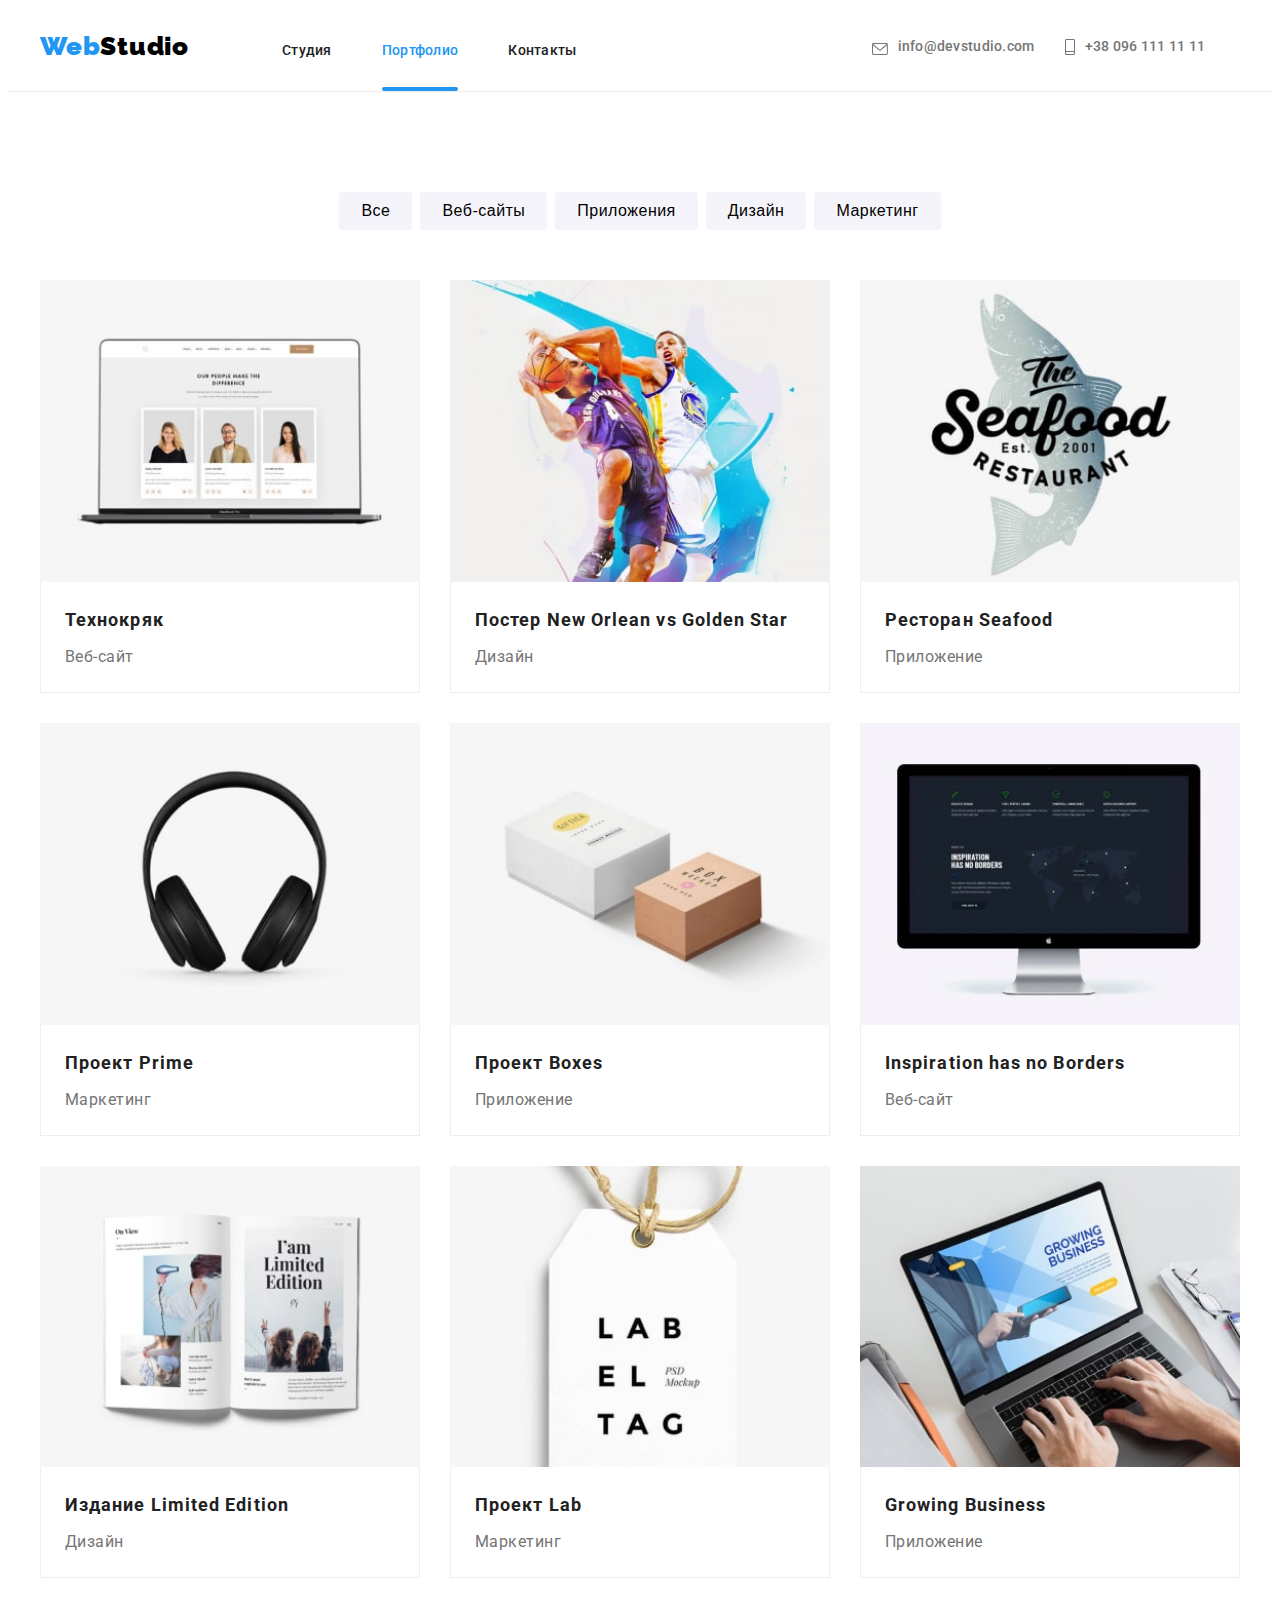
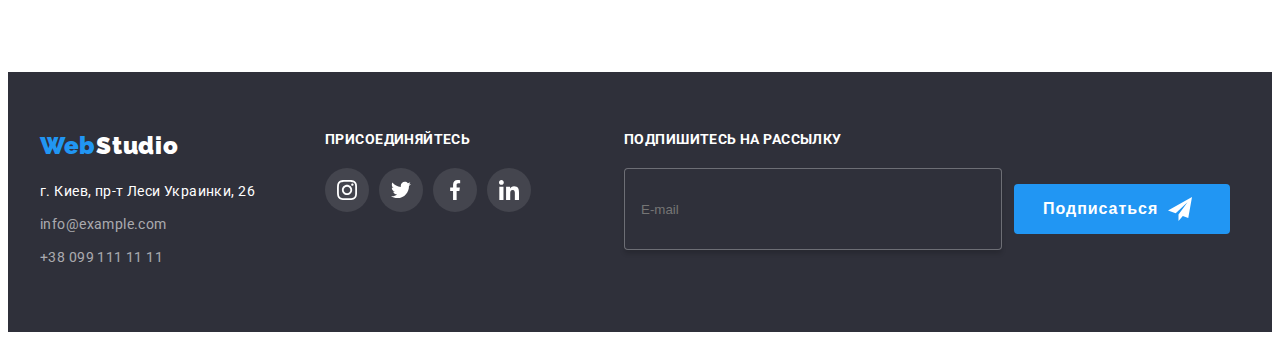
==== commit e590c940: "modal ready" ====
--- a/portfolio.html
+++ b/portfolio.html
@@ -18,8 +18,8 @@
           <nav class="page-header__info-nav">
               <a class="logo link" href="./index.html"><b style="color:#2196F3">Web<span style="color:#000000;">Studio</span></b></a>
               <ul class="menu__list">
-              <li class="list menu__list-item"><a class="link menu__list-item-studio current" href="./index.html">Студия</a></li>
-              <li class="list menu__list-item"><a class="link menu__list-item-portfolio" href="./portfolio.html">Портфолио</a></li>
+              <li class="list menu__list-item"><a class="link menu__list-item-studio " href="./index.html">Студия</a></li>
+              <li class="list menu__list-item"><a class="link menu__list-item-portfolio current" href="./portfolio.html">Портфолио</a></li>
               <li class="list menu__list-item"><a class="link menu__list-item-contact" href="#contacts">Контакты</a></li>
               </ul>
           </nav>   
@@ -111,8 +111,8 @@
                </ul>
                <ul class="main__information-project-details list">
                   <li class="main__information-project-item">
-                     <a class="link" href="#">
-                        <div class="main__information-project-item-card">   
+                     <a class="main__information-project-item-first link" href="#">
+                        <div  class="main__information-project-item-card">   
                            <picture>
                               <source
                                   srcset="./images/portfolio/img1-desktop-1x.jpg 1x, ./images/portfolio/img1-desktop-2x.jpg 2x"
@@ -350,70 +350,72 @@
    </main>
    <footer class="page-footer" id="contacts">
       <div class="container page-footer__container">
-          <div class="page-footer__contact">
-              <a class="page-footer__logo link" href="./index.html"><b style="color:#2196F3">Web<span style="color:#ffffff;">Studio</span></b></a>
-              <address class="page-footer__address white">
-                  г. Киев, пр-т Леси Украинки, 26
-              </address>
-              <a class="link page-footer__contact-info page-footer__email" href="mailto:info@example.com">info@example.com</a>
-              <a class="link page-footer__contact-info" href="tel:+380991111111">+38 099 111 11 11</a>
+          <div class="page-footer__version-tablet">
+              <div class="page-footer__contact">
+                  <a class="page-footer__logo link" href="./index.html"><b style="color:#2196F3">Web<span style="color:#ffffff;">Studio</span></b></a>
+                  <address class="page-footer__address white">
+                      г. Киев, пр-т Леси Украинки, 26
+                  </address>
+                  <a class="link page-footer__contact-info page-footer__email" href="mailto:info@example.com">info@example.com</a>
+                  <a class="link page-footer__contact-info" href="tel:+380991111111">+38 099 111 11 11</a>
+              </div>
+              <section class="page-footer__social">
+                  <h3 class="page-footer__social-title white ">присоединяйтесь</h3>
+                  <ul class="page-footer__socials-list list">
+                      <li class="page-footer__socials-item">
+                              <a
+                                  href=""
+                                  class="page-footer__socials-link link"
+                              >
+                                  <svg class="page-footer__socials-icon" width="20" height="20">
+                                  <use
+                                          href="./images/symbol-defs.svg#icon-instagram-2"></use>
+                                  </svg>
+                              </a>
+                      </li>
+                      <li class="page-footer__socials-item">
+                              <a
+                                  href=""
+                                  class="page-footer__socials-link link"
+                              >
+                                  <svg class="page-footer__socials-icon" width="20" height="20">
+                                  <use
+                                  href="./images/symbol-defs.svg#icon-twitter"
+                                  ></use>
+                                  </svg>
+                              </a>
+                      </li>
+                      <li class="page-footer__socials-item">
+                              <a
+                                  href=""
+                                  class="page-footer__socials-link link"
+                              >
+                                  <svg class="page-footer__socials-icon" width="20" height="20">
+                                  <use
+                                  href="./images/symbol-defs.svg#icon-facebook"
+                                  ></use>
+                                  </svg>
+                              </a>
+                      </li>
+                      <li class="page-footer__socials-item">
+                              <a
+                                  href=""
+                                  class="page-footer__socials-link link"
+                              >
+                                  <svg class="page-footer__socials-icon" width="20" height="20">
+                                  <use
+                                  href="./images/symbol-defs.svg#icon-linkedin"
+                                  ></use>
+                                  </svg>
+                              </a>
+                      </li>
+                  </ul>
+              </section>
           </div>
-          <section class="page-footer__social">
-              <h3 class="page-footer__social-title white ">присоединяйтесь</h3>
-              <ul class="page-footer__socials-list list">
-                  <li class="page-footer__socials-item">
-                          <a
-                              href=""
-                              class="page-footer__socials-link link"
-                          >
-                              <svg class="page-footer__socials-icon" width="20" height="20">
-                              <use
-                                      href="./images/symbol-defs.svg#icon-instagram-2"></use>
-                              </svg>
-                          </a>
-                  </li>
-                  <li class="page-footer__socials-item">
-                          <a
-                              href=""
-                              class="page-footer__socials-link link"
-                          >
-                              <svg class="page-footer__socials-icon" width="20" height="20">
-                              <use
-                              href="./images/symbol-defs.svg#icon-twitter"
-                              ></use>
-                              </svg>
-                          </a>
-                  </li>
-                  <li class="page-footer__socials-item">
-                          <a
-                              href=""
-                              class="page-footer__socials-link link"
-                          >
-                              <svg class="page-footer__socials-icon" width="20" height="20">
-                              <use
-                              href="./images/symbol-defs.svg#icon-facebook"
-                              ></use>
-                              </svg>
-                          </a>
-                  </li>
-                  <li class="page-footer__socials-item">
-                          <a
-                              href=""
-                              class="page-footer__socials-link link"
-                          >
-                              <svg class="page-footer__socials-icon" width="20" height="20">
-                              <use
-                              href="./images/symbol-defs.svg#icon-linkedin"
-                              ></use>
-                              </svg>
-                          </a>
-                  </li>
-              </ul>
-          </section>
           <section class="page-footer__client">
               <h3 class="page-footer__title white ">Подпишитесь на рассылку</h3>
               <div class="confirmation-email">
-                  <span>
+                  <span >
                       <input
                           type="email"
                           name="email-confirmation"
@@ -431,7 +433,7 @@
               </div>
           </section>
       </div>   
- </footer>
+  </footer>
  <script src="./js/menu.js"></script>
 </body>
 </html>--- a/css/main.min.css
+++ b/css/main.min.css
@@ -1,2 +1,2 @@
-:root{--primary-text-color: #212121;--special-color: #2196f3;--color-contact: #757575;--color-light: #ffffff;--color-of-details: #ececec;--color-background: #f5f4fa;--color-image: #2f303a;--color-footer-contact: rgba(255, 255, 255, 0.6);--color-border: #eeeeee;--color-footer-social: #44454e;--color-teachers-social: #afb1b8;--color-details-info: #e5e5e5}body{font-family:'Roboto', sans-serif;color:var(--primary-text-color)}.link{text-decoration:none;transition:color 250ms cubic-bezier(0.4, 0, 0.2, 1),background-color 250ms cubic-bezier(0.4, 0, 0.2, 1)}.vissually-hidden{position:absolute;white-space:nowrap;width:1px;height:1px;overflow:hidden;border:0;padding:0;clip:rect(0 0 0 0);clip-path:inset(50%);margin:-1px}.grey{color:var(--color-contact)}.white{color:var(--color-light)}p,h1,h2,h3,h4,h5,h6{margin:0}img{display:block;max-width:100%;height:auto}ul{list-style-type:none;margin:0;padding:0}.container{width:100%;padding-left:15px;padding-right:15px;margin-left:auto;margin-right:auto}@media screen and (min-width: 480px){.container{width:480px}}@media screen and (min-width: 768px){.container{width:768px}}@media screen and (min-width: 1200px){.container{width:1200px}}.backdrop{position:fixed;width:100vw;height:100vh;background-color:rgba(0,0,0,0.2);top:0}.modal{position:absolute;min-width:528px;min-height:581px;background-color:var(--color-light);box-shadow:0px 2px 1px rgba(0,0,0,0.2),1px 0px 1px rgba(0,0,0,0.14),3px 0px 1px rgba(0,0,0,0.12);border-radius:4px;top:50%;left:50%;transform:translate(-50%, -50%);padding:40px;text-align:center}.is-hidden{visibility:hidden;opacity:0;pointer-events:none}.modal-btn{display:flex;align-items:center;background-color:var(--color-light);border-color:rgba(0,0,0,0.1);border-radius:50px;width:30px;height:30px;position:absolute;right:8px;top:8px;padding:6px;transition:fill 250ms cubic-bezier(0.4, 0, 0.2, 1)}.modal-btn:hover{fill:var(--special-color)}.modal-title{font-weight:700;font-size:20px;line-height:1.15;letter-spacing:0.03em;text-align:center;color:var(--primary-text-color);margin-bottom:12px}.modal-label{display:block;margin-bottom:4px;font-size:12px;line-height:1.2;font-weight:400;letter-spacing:0.01em;color:var(--color-contact);text-align:start}.modal-input-icon{position:absolute;top:20%;left:15px;transition:fill 250ms cubic-bezier(0.4, 0, 0.2, 1)}.modal-input{width:100%;height:40px;background-color:transparent;border:1px solid rgba(33,33,33,0.2);border-radius:4px;padding-left:42px;outline:none;margin-bottom:10px;transition:border-color 250ms cubic-bezier(0.4, 0, 0.2, 1)}.modal-input:focus{border-color:var(--special-color)}.modal-input:focus+.modal-input-icon{fill:var(--special-color)}.modal-text{width:100%;height:120px;background-color:transparent;border:1px solid rgba(33,33,33,0.2);border-radius:5px;resize:none;padding:12px 16px;margin-bottom:20px}.input-wrap{display:block;position:relative}.check-text{font-size:14px;line-height:1.2;color:var(--color-contact);display:flex;position:relative}.check-link{color:var(--special-color);margin-left:5px}.check-text span{width:16px;height:15px;border:2px solid var(--primary-text-color);border-radius:2px;margin-right:9px;display:flex;align-items:center;justify-content:center;transition:background-color 250ms cubic-bezier(0.4, 0, 0.2, 1),border 250ms cubic-bezier(0.4, 0, 0.2, 1)}.input-check:checked+.check-text span{background-color:var(--special-color);border:none}.input-icon-check{fill:var(--color-light)}.form__btn-contact{color:var(--color-light);font-size:16px;line-height:1.87;font-weight:400;letter-spacing:0.06em;padding:10px 55px;border:none;border-radius:4px;background-color:var(--special-color);box-shadow:0px 4px 4px rgba(0,0,0,0.15);margin-top:30px}.title-all{font-family:Roboto;font-weight:700;font-size:28px;line-height:1.17;text-align:center;letter-spacing:0.03em;margin-bottom:30px}@media screen and (min-width: 1200px){.title-all{font-size:36px;line-height:1.16;margin-bottom:50px}}.page-header{padding-top:10px;padding-bottom:10px}@media screen and (min-width: 768px){.page-header{border-bottom:solid 1px var(--color-of-details);padding-top:21px;padding-bottom:0}}@media screen and (min-width: 1200px){.page-header{padding-top:24px}}.page-header__container{display:flex;align-items:center}@media screen and (min-width: 768px){.page-header__container{align-items:stretch}}@media screen and (min-width: 1200px){.page-header__container{align-items:baseline}}@media screen and (min-width: 768px){.page-header__info-nav{display:flex;align-items:baseline}}.logo{font-size:24px;line-height:1.16;font-family:'Raleway', sans-serif;letter-spacing:0.03em;font-weight:700}@media screen and (min-width: 768px){.logo{margin-right:88px}}@media screen and (min-width: 1200px){.logo{margin-right:93px;font-size:26px;line-height:1.15}}.menu__list{display:none}@media screen and (min-width: 768px){.menu__list{display:flex}}@media screen and (min-width: 1200px){.menu__list{margin-right:295px}}.menu__list .current::after{color:var(--special-color);content:'';height:4px;width:100%;background-color:var(--special-color);border-radius:2px;display:block;position:absolute;bottom:0}.menu__list .link{padding-bottom:32px}.menu__list .link:hover,.menu__list .link:focus{color:var(--special-color)}.menu__list-item{position:relative;padding-bottom:32px}@media screen and (min-width: 768px){.menu__list-item:not(:last-child){margin-right:50px}}.page-header__contact{display:none}@media screen and (min-width: 768px){.page-header__contact{margin-left:83px;display:flex;flex-direction:column}}@media screen and (min-width: 1200px){.page-header__contact{flex-direction:row;margin-left:0px}}.page-header__contact .link:hover,.page-header__contact .link:focus{color:var(--special-color)}.menu__list-item-studio,.menu__list-item-portfolio,.menu__list-item-contact{color:var(--primary-text-color);font-weight:500;font-size:14px;line-height:1.14;letter-spacing:0.02em}.current{color:var(--special-color)}@media screen and (min-width: 768px){.page-header__contact-telephone{display:flex;align-items:flex-start;margin-top:10px}}@media screen and (min-width: 1200px){.page-header__contact-telephone{margin-top:0}}.page-header__contact-icon{fill:currentColor}@media screen and (min-width: 768px){.page-header__contact-icon{margin-right:8px}}@media screen and (min-width: 1200px){.page-header__contact-icon{margin-right:10px}}.page-header__contact-email,.page-header__contact-telephone{font-weight:500;letter-spacing:0.02em}@media screen and (min-width: 768px){.page-header__contact-email,.page-header__contact-telephone{font-size:12px;line-height:1.16}}@media screen and (min-width: 1200px){.page-header__contact-email,.page-header__contact-telephone{font-size:14px;line-height:1.14}}@media screen and (min-width: 1200px){.page-header__contact-email{margin-right:30px}}.page-header__icon:active{fill:var(--special-color)}.menu-open{background:transparent;border:none;display:block;margin-left:auto;padding:0}@media screen and (min-width: 768px){.menu-open{display:none}}.mob-menu{display:flex;flex-direction:column;justify-content:space-between;position:fixed;top:0;left:0;background-color:#ffffff;width:100vw;height:100vh;padding:48px 40px;z-index:1}.menu-top{flex-shrink:0}.menu-close{display:block;position:absolute;top:10px;right:15px;background-color:transparent;border:none;padding:0}.mob-menu-item:not(:last-child){margin-bottom:32px}.mob-menu-link{font-weight:500;font-size:40px;line-height:1.17;letter-spacing:0.02em;color:var(--primary-text-color)}.mob-menu-link:active{color:var(--special-color)}.mob-menu-tel{font-weight:500;font-size:34px;line-height:1.17;letter-spacing:0.02em;color:var(--special-color);display:block;margin-bottom:32px}.mob-menu-email{font-weight:500;font-size:24px;line-height:1.16;letter-spacing:0.02em;color:var(--color-contact);display:block;margin-bottom:64px}.mob-social-list{display:flex}.mob-social-link{font-weight:500;font-size:18px;line-height:1.22;letter-spacing:0.02em;color:var(--special-color);margin-right:20px}.hero{background-color:var(--color-image);text-align:center;padding-top:118px;padding-bottom:118px}@media screen and (min-width: 1200px){.hero{padding-top:200px;padding-bottom:200px}}.overlay{background-image:linear-gradient(rgba(47,48,58,0.4), rgba(47,48,58,0.4)),url("../images/hero/overlay-mob-1x.jpg");background-repeat:no-repeat;background-position:center;background-size:cover;margin:0 auto;max-width:1600px;flex-grow:1}@media (min-device-pixel-ratio: 2), (min-resolution: 192dpi), (min-resolution: 2dppx){.overlay{background-image:linear-gradient(rgba(47,48,58,0.4), rgba(47,48,58,0.4)),url(../images/hero/overlay-mob-2x.jpg)}}@media screen and (min-width: 768px){.overlay{background-image:linear-gradient(rgba(47,48,58,0.4), rgba(47,48,58,0.4)),url(../images/hero/overlay-tablet-1x.jpg)}}@media screen and (min-width: 768px) and (min-device-pixel-ratio: 2), screen and (min-width: 768px) and (min-resolution: 192dpi), screen and (min-width: 768px) and (min-resolution: 2dppx){.overlay{background-image:linear-gradient(rgba(47,48,58,0.4), rgba(47,48,58,0.4)),url(../images/hero/overlay-tablet-2x.jpg)}}@media screen and (min-width: 1200px){.overlay{background-image:linear-gradient(rgba(47,48,58,0.4), rgba(47,48,58,0.4)),url(../images/hero/overlay-desktop-1x.jpg)}}@media screen and (min-width: 1200px) and (min-device-pixel-ratio: 2), screen and (min-width: 1200px) and (min-resolution: 192dpi), screen and (min-width: 1200px) and (min-resolution: 2dppx){.overlay{background-image:linear-gradient(rgba(47,48,58,0.4), rgba(47,48,58,0.4)),url(../images/hero/overlay-desktop-2x.jpg)}}.hero__title{color:var(--color-light);font-size:26px;line-height:1.61;font-weight:900;letter-spacing:0.06em;width:360px;max-width:696px;margin-bottom:30px;margin-right:auto;margin-left:auto}@media screen and (min-width: 1200px){.hero__title{font-size:44px;line-height:1.36;width:696px}}.hero__btn{padding:10px 32px;background-color:var(--special-color);border-radius:4px;font-size:16px;font-weight:700;line-height:1.87;cursor:pointer;color:var(--color-light);border:none;transition:box-shadow 250ms cubic-bezier(0.4, 0, 0.2, 1)}.hero__btn:hover{box-shadow:0px 4px 4px rgba(0,0,0,0.15)}.main__portfolio{padding-top:60px;padding-bottom:60px}@media screen and (min-width: 1200px){.main__portfolio{padding-top:100px;padding-bottom:94px}}.main__portfolio-nav{display:flex;flex-wrap:wrap;justify-content:start;margin-bottom:-15px}@media screen and (min-width: 768px){.main__portfolio-nav{justify-content:center}}.main__portfolio-nav .main__portfolio-nav-item:not(:last-child){margin-right:8px}.main__portfolio-nav-item{margin-bottom:15px}.btn__nav{background:var(--color-background);border-radius:4px;border:none;font-weight:500;font-size:16px;line-height:1.62;letter-spacing:0.03em;cursor:pointer;padding:6px 22px;transition:background-color 250ms cubic-bezier(0.4, 0, 0.2, 1),color 250ms cubic-bezier(0.4, 0, 0.2, 1),border 250ms cubic-bezier(0.4, 0, 0.2, 1),box-shadow 250ms cubic-bezier(0.4, 0, 0.2, 1)}.btn__nav:hover,.btn__nav:focus{background-color:var(--special-color);border:none;color:var(--color-light);box-shadow:0px 3px 1px rgba(0,0,0,0.1),0px 1px 2px rgba(0,0,0,0.08),0px 2px 2px rgba(0,0,0,0.12)}.main__information-project-details{margin-bottom:-30px;margin-top:40px}.main__information-project-details img{width:100%}@media screen and (min-width: 768px){.main__information-project-details{display:flex;flex-wrap:wrap;margin-right:-30px}}@media screen and (min-width: 1200px){.main__information-project-details{margin-top:50px}}.main__information-project-item{margin-bottom:30px;background:var(--color-light);transition:box-shadow 250ms cubic-bezier(0.4, 0, 0.2, 1)}.main__information-project-item:hover{box-shadow:0px 3px 1px rgba(0,0,0,0.1),0px 1px 2px rgba(0,0,0,0.08),0px 2px 2px rgba(0,0,0,0.12)}.main__information-project-item:hover .main__information-project-item-text{transform:translateY(0%)}@media screen and (min-width: 768px){.main__information-project-item{width:calc(100% / 2 - 30px);margin-right:30px}}@media screen and (min-width: 1200px){.main__information-project-item{width:calc(100% / 3 - 30px);margin-right:30px}}.main__information-project-item-card{position:relative;overflow:hidden}.main__information-project-item-text{font-style:normal;font-size:18px;line-height:calc(28 / 18);letter-spacing:0.03em;color:var(--color-light);width:100%;height:100%;position:absolute;top:0;left:0;padding:63px 24px;background-color:rgba(33,150,243,0.9);transform:translateY(101%);transition:transform 250ms cubic-bezier(0.4, 0, 0.2, 1)}.main__information-project-item-border{border-left:1px solid var(--color-border);border-right:1px solid var(--color-border);border-bottom:1px solid var(--color-border);padding:20px 24px}.main__information-project-item-title{font-weight:700;font-size:18px;line-height:2;letter-spacing:0.06em;color:var(--primary-text-color)}.detail{font-size:16px;line-height:1.87;letter-spacing:0.03em;margin-top:4px}.skils.section{padding-top:60px;padding-bottom:60px}@media screen and (min-width: 1200px){.skils.section{padding-top:94px;padding-bottom:47px}}.skils__details-list{margin-bottom:-30px}@media screen and (min-width: 768px){.skils__details-list{display:flex;flex-wrap:wrap;margin-left:-30px}}.skils__details-item{margin-bottom:30px}@media screen and (min-width: 768px){.skils__details-item{width:calc(100% / 2 - 30px);margin-left:30px}}@media screen and (min-width: 1200px){.skils__details-item{width:calc(100% / 4 - 30px);margin-left:30px}}.skils__details-block{display:flex;justify-content:center;align-items:center;margin-bottom:30px;background-color:var(--color-background);padding-top:25px;padding-bottom:25px}.skils__details-title{font-weight:700;font-size:14px;line-height:1.14;letter-spacing:0.03em;text-align:center}.grey.text{font-family:Roboto;font-size:14px;line-height:1.71;letter-spacing:0.03em;margin-top:10px;display:block}.work-details.section{padding-top:47px;padding-bottom:94px}@media screen and (max-width: 1199px){.work-details.section{display:none}}.work-details__gallery-list{display:flex}.work-details__gallery-list .list:not(:last-child){margin-right:30px}.work-details__gallery-item-box{position:relative}.work-details__gallery-item-text{position:absolute;bottom:0;left:0;color:var(--color-light);background-color:rgba(47,48,58,0.8);width:100%;height:70px;font-weight:700;font-size:14px;line-height:calc(16 / 14);text-align:center;letter-spacing:0.03em;padding:27px 82px;text-transform:uppercase}@media screen and (min-width: 1200px){.work{font-size:36px;line-height:1.16;margin-bottom:50px}}.teachers{background-color:var(--color-background);padding-top:60px;padding-bottom:60px}@media screen and (min-width: 1200px){.teachers{padding-top:94px;padding-bottom:94px}}.teachers__list{margin-bottom:-30px}.teachers__list img{width:100%}@media screen and (min-width: 768px){.teachers__list{display:flex;flex-wrap:wrap;margin-left:-30px}}.teachers__list .teachers__socials-list{display:flex;justify-content:center;margin-top:16px}.teachers__item{background-color:var(--color-light);box-shadow:0px 1px 3px rgba(0,0,0,0.12),0px 1px 1px rgba(0,0,0,0.14),0px 2px 1px rgba(0,0,0,0.2);border-radius:0px 0px 4px 4px;margin-bottom:30px}@media screen and (min-width: 768px){.teachers__item{width:calc(100% / 2 - 30px);margin-left:30px}}@media screen and (min-width: 1200px){.teachers__item{width:calc(100% / 4 - 30px);margin-left:30px}}.teachers__item-names{padding-top:30px;padding-bottom:24px}@media screen and (min-width: 1200px){.teachers__item-names{padding-bottom:30px}}.teachers__item-names-title{font-weight:500;font-size:16px;line-height:1.18;text-align:center;letter-spacing:0.03em}.teachers__socials-item{width:44px;height:44px;margin-right:10px}.teachers__socials-item:last-child{margin-right:0}.teachers__socials-item .teachers__socials-link{width:100%;height:100%;border-radius:50%;display:flex;align-items:center;justify-content:center;color:var(--color-teachers-social)}.teachers__socials-item .teachers__socials-link:hover,.teachers__socials-item .teachers__socials-link:focus{background-color:var(--special-color);color:var(--color-light)}.teachers__socials-icon{fill:currentColor}.grey.workers{text-align:center;font-weight:400;margin-top:10px}.clients.section{padding-top:60px;padding-bottom:60px}@media screen and (min-width: 1200px){.clients.section{padding-top:94px;padding-bottom:94px}}.clients__socials-list{display:flex;flex-wrap:wrap;margin-left:-30px;margin-bottom:-30px}.clients__socials-item{width:100%;width:calc(100% / 2 - 30px);margin-left:30px;margin-bottom:30px;margin-bottom:30px}@media screen and (min-width: 768px){.clients__socials-item{width:calc(100% / 3 - 30px);margin-left:30px}}@media screen and (min-width: 1200px){.clients__socials-item{width:calc(100% / 6 - 30px);margin-left:30px}}.clients__socials-link{display:flex;justify-content:center;align-items:center;height:92px;border:solid 1px var(--color-teachers-social);border-radius:4px;fill:var(--color-teachers-social);transition:fill 250ms cubic-bezier(0.4, 0, 0.2, 1),border 250ms cubic-bezier(0.4, 0, 0.2, 1)}.clients__socials-link:hover,.clients__socials-link:focus{fill:var(--special-color);border:solid 1px var(--special-color)}.page-footer{background-color:var(--color-image);padding-top:60px;padding-bottom:60px}.page-footer__container{text-align:center}@media screen and (min-width: 1200px){.page-footer__container{display:flex;text-align:start}}@media screen and (min-width: 768px){.page-footer__version-tablet{display:flex;justify-content:center}}.page-footer__contact{margin-bottom:60px}@media screen and (min-width: 768px){.page-footer__contact{margin-right:165px}}@media screen and (min-width: 1200px){.page-footer__contact{margin-right:70px;text-align:start;margin-bottom:0px}}.page-footer__logo{font-family:Raleway;font-weight:700;font-size:24px;line-height:1.16;letter-spacing:0.03em;display:block}.page-footer__address{font-size:14px;font-weight:400;font-style:normal;line-height:1.71;letter-spacing:0.03em;margin-top:20px}.page-footer__contact-info{color:var(--color-footer-contact);font-size:14px;line-height:1.71;letter-spacing:0.03em;display:block}.page-footer__email{margin-top:8px;margin-bottom:8px}@media screen and (min-width: 1200px){.page-footer__email{margin-top:9px;margin-bottom:9px}}.page-footer__social-title{font-weight:700;font-size:14px;line-height:1.14;letter-spacing:0.03em;text-transform:uppercase}.page-footer__socials-list{display:flex;justify-content:center;margin-top:20px;margin-bottom:60px}.page-footer__socials-item{width:44px;height:44px;margin-right:10px}.page-footer__socials-item:last-child{margin-right:0}.page-footer__socials-link{width:100%;height:100%;border-radius:50%;background-color:var(--color-footer-social);display:flex;align-items:center;justify-content:center;color:#ffffff}.page-footer__socials-link:hover,.page-footer__socials-link:focus{background-color:var(--special-color)}.page-footer__socials-icon{width:20px;height:20px;fill:currentColor}@media screen and (min-width: 1200px){.page-footer__client{margin-left:93px}}.page-footer__title{font-weight:700;font-size:14px;line-height:1.14;letter-spacing:0.03em;text-transform:uppercase}.confirmation-email{display:flex;flex-direction:column;align-items:center}@media screen and (min-width: 1200px){.confirmation-email{flex-direction:row}}.footer-input{width:450px;height:50px;background-color:var(--color-image);border:1px solid rgba(255,255,255,0.3);border-radius:4px;box-shadow:0px 4px 4px rgba(0,0,0,0.15);color:var(--color-contact);padding-left:16px;padding-top:15px;padding-bottom:15px;margin-top:20px;margin-bottom:20px}@media screen and (max-width: 479px){.footer-input{width:100%;margin-right:12px}}@media screen and (min-width: 1200px){.footer-input{width:358px;margin-right:12px}}.page-footer__btn-email{color:var(--color-light);background-color:var(--special-color);border-radius:4px;border:none;padding:10px 62px 10px 29px;font-weight:700;font-size:16px;line-height:1.87;letter-spacing:0.06em;position:relative}.page-footer__btn-email span{margin-left:10px}.page-footer__icon{position:absolute;fill:var(--color-light);top:50%;transform:translateY(-50%)}
+:root{--primary-text-color: #212121;--special-color: #2196f3;--color-contact: #757575;--color-light: #ffffff;--color-of-details: #ececec;--color-background: #f5f4fa;--color-image: #2f303a;--color-footer-contact: rgba(255, 255, 255, 0.6);--color-border: #eeeeee;--color-footer-social: #44454e;--color-teachers-social: #afb1b8;--color-details-info: #e5e5e5}body{font-family:'Roboto', sans-serif;color:var(--primary-text-color)}.link{text-decoration:none;transition:color 250ms cubic-bezier(0.4, 0, 0.2, 1),background-color 250ms cubic-bezier(0.4, 0, 0.2, 1)}.vissually-hidden{position:absolute;white-space:nowrap;width:1px;height:1px;overflow:hidden;border:0;padding:0;clip:rect(0 0 0 0);clip-path:inset(50%);margin:-1px}.grey{color:var(--color-contact)}.white{color:var(--color-light)}p,h1,h2,h3,h4,h5,h6{margin:0}img{display:block;max-width:100%;height:auto}ul{list-style-type:none;margin:0;padding:0}.container{width:100%;padding-left:15px;padding-right:15px;margin-left:auto;margin-right:auto}@media screen and (min-width: 480px){.container{width:480px}}@media screen and (min-width: 768px){.container{width:768px}}@media screen and (min-width: 1200px){.container{width:1200px}}.backdrop{position:fixed;width:100vw;height:100vh;background-color:rgba(0,0,0,0.2);top:0}.modal{position:absolute;min-width:450px;min-height:609px;background-color:var(--color-light);box-shadow:0px 2px 1px rgba(0,0,0,0.2),1px 0px 1px rgba(0,0,0,0.14),3px 0px 1px rgba(0,0,0,0.12);border-radius:4px;top:50%;left:50%;transform:translate(-50%, -50%);padding:40px;text-align:center}@media screen and (min-width: 1200px){.modal{min-width:528px;min-height:581px}}.is-hidden{visibility:hidden;opacity:0;pointer-events:none}.modal-btn{display:flex;align-items:center;background-color:var(--color-light);border-color:rgba(0,0,0,0.1);border-radius:50px;width:30px;height:30px;position:absolute;right:8px;top:8px;padding:6px;transition:fill 250ms cubic-bezier(0.4, 0, 0.2, 1)}.modal-btn:hover,.modal-btn:active{fill:var(--special-color)}.modal-title{font-weight:700;font-size:20px;line-height:1.5;letter-spacing:0.03em;text-align:center;color:var(--primary-text-color);margin-bottom:12px}@media screen and (min-width: 1200px){.modal-title{line-height:1.15}}.modal-label{display:block;margin-bottom:4px;font-size:12px;line-height:1.2;font-weight:400;letter-spacing:0.01em;color:var(--color-contact);text-align:start}.modal-input-icon{position:absolute;top:20%;left:15px;transition:fill 250ms cubic-bezier(0.4, 0, 0.2, 1)}.modal-input{width:100%;height:40px;background-color:transparent;border:1px solid rgba(33,33,33,0.2);border-radius:4px;padding-left:42px;outline:none;margin-bottom:10px;transition:border-color 250ms cubic-bezier(0.4, 0, 0.2, 1)}.modal-input:focus{border-color:var(--special-color)}.modal-input:focus+.modal-input-icon{fill:var(--special-color)}.modal-text{width:100%;height:120px;background-color:transparent;border:1px solid rgba(33,33,33,0.2);border-radius:5px;resize:none;padding:12px 16px;margin-bottom:20px}.input-wrap{display:block;position:relative}.check-text{font-size:12px;line-height:1.16;color:var(--color-contact);display:flex;position:relative}@media screen and (min-width: 1200px){.check-text{font-size:14px;line-height:1.2}}.check-link{color:var(--special-color);margin-left:5px}.check-text span{width:16px;height:15px;border:2px solid var(--primary-text-color);border-radius:2px;margin-right:9px;display:flex;align-items:center;justify-content:center;transition:background-color 250ms cubic-bezier(0.4, 0, 0.2, 1),border 250ms cubic-bezier(0.4, 0, 0.2, 1)}.input-check:checked+.check-text span{background-color:var(--special-color);border:none}.input-icon-check{fill:var(--color-light)}.form__btn-contact{color:var(--color-light);font-size:16px;line-height:1.87;font-weight:400;letter-spacing:0.06em;padding:10px 55px;border:none;border-radius:4px;background-color:var(--special-color);box-shadow:0px 4px 4px rgba(0,0,0,0.15);margin-top:30px}.title-all{font-family:Roboto;font-weight:700;font-size:28px;line-height:1.17;text-align:center;letter-spacing:0.03em;margin-bottom:30px}@media screen and (min-width: 1200px){.title-all{font-size:36px;line-height:1.16;margin-bottom:50px}}.page-header{padding-top:10px;padding-bottom:10px}@media screen and (min-width: 768px){.page-header{border-bottom:solid 1px var(--color-of-details);padding-top:21px;padding-bottom:0}}@media screen and (min-width: 1200px){.page-header{padding-top:24px}}.page-header__container{display:flex;align-items:center}@media screen and (min-width: 768px){.page-header__container{align-items:stretch}}@media screen and (min-width: 1200px){.page-header__container{align-items:baseline}}@media screen and (min-width: 768px){.page-header__info-nav{display:flex;align-items:baseline}}.logo{font-size:24px;line-height:1.16;font-family:'Raleway', sans-serif;letter-spacing:0.03em;font-weight:700}@media screen and (min-width: 768px){.logo{margin-right:88px}}@media screen and (min-width: 1200px){.logo{margin-right:93px;font-size:26px;line-height:1.15}}.menu__list{display:none}@media screen and (min-width: 768px){.menu__list{display:flex}}@media screen and (min-width: 1200px){.menu__list{margin-right:295px}}.menu__list .current::after{color:var(--special-color);content:'';height:4px;width:100%;background-color:var(--special-color);border-radius:2px;display:block;position:absolute;bottom:0}.menu__list .link{padding-bottom:32px}.menu__list .link:hover,.menu__list .link:focus{color:var(--special-color)}.menu__list-item{position:relative;padding-bottom:32px}@media screen and (min-width: 768px){.menu__list-item:not(:last-child){margin-right:50px}}.page-header__contact{display:none}@media screen and (min-width: 768px){.page-header__contact{margin-left:83px;display:flex;flex-direction:column}}@media screen and (min-width: 1200px){.page-header__contact{flex-direction:row;margin-left:0px}}.page-header__contact .link:hover,.page-header__contact .link:focus{color:var(--special-color)}.menu__list-item-studio,.menu__list-item-portfolio,.menu__list-item-contact{color:var(--primary-text-color);font-weight:500;font-size:14px;line-height:1.14;letter-spacing:0.02em}.current{color:var(--special-color)}@media screen and (min-width: 768px){.page-header__contact-telephone{display:flex;align-items:flex-start;margin-top:10px}}@media screen and (min-width: 1200px){.page-header__contact-telephone{margin-top:0}}.page-header__contact-icon{fill:currentColor}@media screen and (min-width: 768px){.page-header__contact-icon{margin-right:8px}}@media screen and (min-width: 1200px){.page-header__contact-icon{margin-right:10px}}.page-header__contact-email,.page-header__contact-telephone{font-weight:500;letter-spacing:0.02em}@media screen and (min-width: 768px){.page-header__contact-email,.page-header__contact-telephone{font-size:12px;line-height:1.16;display:flex;align-items:flex-end}}@media screen and (min-width: 1200px){.page-header__contact-email,.page-header__contact-telephone{font-size:14px;line-height:1.14}}@media screen and (min-width: 768px){.page-header__contact-telephone{display:flex;align-items:flex-end}}@media screen and (min-width: 1200px){.page-header__contact-email{margin-right:30px}}.page-header__icon:active{fill:var(--special-color)}.menu-open{background:transparent;border:none;display:block;margin-left:auto;padding:0}@media screen and (min-width: 768px){.menu-open{display:none}}.mob-menu{display:flex;flex-direction:column;justify-content:space-between;position:fixed;top:0;left:0;background-color:#ffffff;width:100vw;height:100vh;padding:48px 40px;z-index:1}.menu-top{flex-shrink:0}.menu-close{display:block;position:absolute;top:10px;right:15px;background-color:transparent;border:none;padding:0}.mob-menu-item:not(:last-child){margin-bottom:32px}.mob-menu-link{font-weight:500;font-size:40px;line-height:1.17;letter-spacing:0.02em;color:var(--primary-text-color)}.mob-menu-link:active{color:var(--special-color)}.mob-menu-tel{font-weight:500;font-size:34px;line-height:1.17;letter-spacing:0.02em;color:var(--special-color);display:block;margin-bottom:32px}.mob-menu-email{font-weight:500;font-size:24px;line-height:1.16;letter-spacing:0.02em;color:var(--color-contact);display:block;margin-bottom:64px}.mob-social-list{display:flex}.mob-social-link{font-weight:500;font-size:18px;line-height:1.22;letter-spacing:0.02em;color:var(--special-color);margin-right:20px}.hero{background-color:var(--color-image);text-align:center;padding-top:118px;padding-bottom:118px}@media screen and (min-width: 1200px){.hero{padding-top:200px;padding-bottom:200px}}.overlay{background-image:linear-gradient(rgba(47,48,58,0.4), rgba(47,48,58,0.4)),url("../images/hero/overlay-mob-1x.jpg");background-repeat:no-repeat;background-position:center;background-size:cover;margin:0 auto;max-width:1600px;flex-grow:1}@media (min-device-pixel-ratio: 2), (min-resolution: 192dpi), (min-resolution: 2dppx){.overlay{background-image:linear-gradient(rgba(47,48,58,0.4), rgba(47,48,58,0.4)),url(../images/hero/overlay-mob-2x.jpg)}}@media screen and (min-width: 768px){.overlay{background-image:linear-gradient(rgba(47,48,58,0.4), rgba(47,48,58,0.4)),url(../images/hero/overlay-tablet-1x.jpg)}}@media screen and (min-width: 768px) and (min-device-pixel-ratio: 2), screen and (min-width: 768px) and (min-resolution: 192dpi), screen and (min-width: 768px) and (min-resolution: 2dppx){.overlay{background-image:linear-gradient(rgba(47,48,58,0.4), rgba(47,48,58,0.4)),url(../images/hero/overlay-tablet-2x.jpg)}}@media screen and (min-width: 1200px){.overlay{background-image:linear-gradient(rgba(47,48,58,0.4), rgba(47,48,58,0.4)),url(../images/hero/overlay-desktop-1x.jpg)}}@media screen and (min-width: 1200px) and (min-device-pixel-ratio: 2), screen and (min-width: 1200px) and (min-resolution: 192dpi), screen and (min-width: 1200px) and (min-resolution: 2dppx){.overlay{background-image:linear-gradient(rgba(47,48,58,0.4), rgba(47,48,58,0.4)),url(../images/hero/overlay-desktop-2x.jpg)}}.hero__title{color:var(--color-light);font-size:26px;line-height:1.61;font-weight:900;letter-spacing:0.06em;width:360px;max-width:696px;margin-bottom:30px;margin-right:auto;margin-left:auto}@media screen and (min-width: 1200px){.hero__title{font-size:44px;line-height:1.36;width:696px}}.hero__btn{padding:10px 32px;background-color:var(--special-color);border-radius:4px;font-size:16px;font-weight:700;line-height:1.87;cursor:pointer;color:var(--color-light);border:none;transition:box-shadow 250ms cubic-bezier(0.4, 0, 0.2, 1)}.hero__btn:hover{box-shadow:0px 4px 4px rgba(0,0,0,0.15)}.main__portfolio{padding-top:60px;padding-bottom:60px}@media screen and (min-width: 1200px){.main__portfolio{padding-top:100px;padding-bottom:94px}}.main__portfolio-nav{display:flex;flex-wrap:wrap;justify-content:start;margin-bottom:-15px}@media screen and (min-width: 768px){.main__portfolio-nav{justify-content:center}}.main__portfolio-nav .main__portfolio-nav-item:not(:last-child){margin-right:8px}.main__portfolio-nav-item{margin-bottom:15px}.btn__nav{background:var(--color-background);border-radius:4px;border:none;font-weight:500;font-size:16px;line-height:1.62;letter-spacing:0.03em;cursor:pointer;padding:6px 22px;transition:background-color 250ms cubic-bezier(0.4, 0, 0.2, 1),color 250ms cubic-bezier(0.4, 0, 0.2, 1),border 250ms cubic-bezier(0.4, 0, 0.2, 1),box-shadow 250ms cubic-bezier(0.4, 0, 0.2, 1)}.btn__nav:hover,.btn__nav:focus{background-color:var(--special-color);border:none;color:var(--color-light);box-shadow:0px 3px 1px rgba(0,0,0,0.1),0px 1px 2px rgba(0,0,0,0.08),0px 2px 2px rgba(0,0,0,0.12)}.main__information-project-details{margin-bottom:-30px;margin-top:40px}.main__information-project-details img{width:100%}@media screen and (min-width: 768px){.main__information-project-details{display:flex;flex-wrap:wrap;margin-right:-30px}}@media screen and (min-width: 1200px){.main__information-project-details{margin-top:50px}}.main__information-project-item{margin-bottom:30px;background:var(--color-light);transition:box-shadow 250ms cubic-bezier(0.4, 0, 0.2, 1)}.main__information-project-item:hover{box-shadow:0px 3px 1px rgba(0,0,0,0.1),0px 1px 2px rgba(0,0,0,0.08),0px 2px 2px rgba(0,0,0,0.12)}.main__information-project-item:hover .main__information-project-item-text{transform:translateY(0%)}@media screen and (min-width: 768px){.main__information-project-item{width:calc(100% / 2 - 30px);margin-right:30px}}@media screen and (min-width: 1200px){.main__information-project-item{width:calc(100% / 3 - 30px);margin-right:30px}}@media screen and (min-width: 768px){.main__information-project-item-first{display:flex;flex-direction:column;height:100%}}.main__information-project-item-card{position:relative;overflow:hidden}.main__information-project-item-text{font-style:normal;font-size:18px;line-height:calc(28 / 18);letter-spacing:0.03em;color:var(--color-light);width:100%;height:100%;position:absolute;top:0;left:0;padding:63px 24px;background-color:rgba(33,150,243,0.9);transform:translateY(101%);transition:transform 250ms cubic-bezier(0.4, 0, 0.2, 1)}.main__information-project-item-border{border-left:1px solid var(--color-border);border-right:1px solid var(--color-border);border-bottom:1px solid var(--color-border);padding:20px 24px}@media screen and (min-width: 768px){.main__information-project-item-border{flex-grow:1}}.main__information-project-item-title{font-weight:700;font-size:18px;line-height:2;letter-spacing:0.06em;color:var(--primary-text-color)}.detail{font-size:16px;line-height:1.87;letter-spacing:0.03em;margin-top:4px}.skils.section{padding-top:60px;padding-bottom:60px}@media screen and (min-width: 1200px){.skils.section{padding-top:94px;padding-bottom:47px}}.skils__details-list{margin-bottom:-30px}@media screen and (min-width: 768px){.skils__details-list{display:flex;flex-wrap:wrap;margin-left:-30px}}.skils__details-item{margin-bottom:30px}@media screen and (min-width: 768px){.skils__details-item{width:calc(100% / 2 - 30px);margin-left:30px}}@media screen and (min-width: 1200px){.skils__details-item{width:calc(100% / 4 - 30px);margin-left:30px}}.skils__details-block{display:flex;justify-content:center;align-items:center;margin-bottom:30px;background-color:var(--color-background);padding-top:25px;padding-bottom:25px}.skils__details-title{font-weight:700;font-size:14px;line-height:1.14;letter-spacing:0.03em;text-align:center}.grey.text{font-family:Roboto;font-size:14px;line-height:1.71;letter-spacing:0.03em;margin-top:10px;display:block}.work-details.section{padding-top:47px;padding-bottom:94px}@media screen and (max-width: 1199px){.work-details.section{display:none}}.work-details__gallery-list{display:flex}.work-details__gallery-list .list:not(:last-child){margin-right:30px}.work-details__gallery-item-box{position:relative}.work-details__gallery-item-text{position:absolute;bottom:0;left:0;color:var(--color-light);background-color:rgba(47,48,58,0.8);width:100%;height:70px;font-weight:700;font-size:14px;line-height:calc(16 / 14);text-align:center;letter-spacing:0.03em;padding:27px 82px;text-transform:uppercase}@media screen and (min-width: 1200px){.work{font-size:36px;line-height:1.16;margin-bottom:50px}}.teachers{background-color:var(--color-background);padding-top:60px;padding-bottom:60px}@media screen and (min-width: 1200px){.teachers{padding-top:94px;padding-bottom:94px}}.teachers__list{margin-bottom:-30px}.teachers__list img{width:100%}@media screen and (min-width: 768px){.teachers__list{display:flex;flex-wrap:wrap;margin-left:-30px}}.teachers__list .teachers__socials-list{display:flex;justify-content:center;margin-top:16px}.teachers__item{background-color:var(--color-light);box-shadow:0px 1px 3px rgba(0,0,0,0.12),0px 1px 1px rgba(0,0,0,0.14),0px 2px 1px rgba(0,0,0,0.2);border-radius:0px 0px 4px 4px;margin-bottom:30px}@media screen and (min-width: 768px){.teachers__item{width:calc(100% / 2 - 30px);margin-left:30px}}@media screen and (min-width: 1200px){.teachers__item{width:calc(100% / 4 - 30px);margin-left:30px}}.teachers__item-names{padding-top:30px;padding-bottom:24px}@media screen and (min-width: 1200px){.teachers__item-names{padding-bottom:30px}}.teachers__item-names-title{font-weight:500;font-size:16px;line-height:1.18;text-align:center;letter-spacing:0.03em}.teachers__socials-item{width:44px;height:44px;margin-right:10px}.teachers__socials-item:last-child{margin-right:0}.teachers__socials-item .teachers__socials-link{width:100%;height:100%;border-radius:50%;display:flex;align-items:center;justify-content:center;color:var(--color-teachers-social)}.teachers__socials-item .teachers__socials-link:hover,.teachers__socials-item .teachers__socials-link:focus{background-color:var(--special-color);color:var(--color-light)}.teachers__socials-icon{fill:currentColor}.grey.workers{text-align:center;font-weight:400;margin-top:10px}.clients.section{padding-top:60px;padding-bottom:60px}@media screen and (min-width: 1200px){.clients.section{padding-top:94px;padding-bottom:94px}}.clients__socials-list{display:flex;flex-wrap:wrap;margin-left:-30px;margin-bottom:-30px}.clients__socials-item{width:100%;width:calc(100% / 2 - 30px);margin-left:30px;margin-bottom:30px;margin-bottom:30px}@media screen and (min-width: 768px){.clients__socials-item{width:calc(100% / 3 - 30px);margin-left:30px}}@media screen and (min-width: 1200px){.clients__socials-item{width:calc(100% / 6 - 30px);margin-left:30px}}.clients__socials-link{display:flex;justify-content:center;align-items:center;height:92px;border:solid 1px var(--color-teachers-social);border-radius:4px;fill:var(--color-teachers-social);transition:fill 250ms cubic-bezier(0.4, 0, 0.2, 1),border 250ms cubic-bezier(0.4, 0, 0.2, 1)}.clients__socials-link:hover,.clients__socials-link:focus{fill:var(--special-color);border:solid 1px var(--special-color)}.page-footer{background-color:var(--color-image);padding-top:60px;padding-bottom:60px}.page-footer__container{text-align:center}@media screen and (min-width: 1200px){.page-footer__container{display:flex;text-align:start}}@media screen and (min-width: 768px){.page-footer__version-tablet{display:flex;justify-content:center}}.page-footer__contact{margin-bottom:60px}@media screen and (min-width: 768px){.page-footer__contact{margin-right:165px}}@media screen and (min-width: 1200px){.page-footer__contact{margin-right:70px;text-align:start;margin-bottom:0px}}.page-footer__logo{font-family:Raleway;font-weight:700;font-size:24px;line-height:1.16;letter-spacing:0.03em;display:block}.page-footer__address{font-size:14px;font-weight:400;font-style:normal;line-height:1.71;letter-spacing:0.03em;margin-top:20px}.page-footer__contact-info{color:var(--color-footer-contact);font-size:14px;line-height:1.71;letter-spacing:0.03em;display:block}.page-footer__email{margin-top:8px;margin-bottom:8px}@media screen and (min-width: 1200px){.page-footer__email{margin-top:9px;margin-bottom:9px}}.page-footer__social-title{font-weight:700;font-size:14px;line-height:1.14;letter-spacing:0.03em;text-transform:uppercase}.page-footer__socials-list{display:flex;justify-content:center;margin-top:20px;margin-bottom:60px}.page-footer__socials-item{width:44px;height:44px;margin-right:10px}.page-footer__socials-item:last-child{margin-right:0}.page-footer__socials-link{width:100%;height:100%;border-radius:50%;background-color:var(--color-footer-social);display:flex;align-items:center;justify-content:center;color:#ffffff}.page-footer__socials-link:hover,.page-footer__socials-link:focus{background-color:var(--special-color)}.page-footer__socials-icon{width:20px;height:20px;fill:currentColor}@media screen and (min-width: 1200px){.page-footer__client{margin-left:93px}}.page-footer__title{font-weight:700;font-size:14px;line-height:1.14;letter-spacing:0.03em;text-transform:uppercase}.confirmation-email{display:flex;flex-direction:column;align-items:center}@media screen and (min-width: 1200px){.confirmation-email{flex-direction:row}}.footer-input{width:450px;height:50px;background-color:var(--color-image);border:1px solid rgba(255,255,255,0.3);border-radius:4px;box-shadow:0px 4px 4px rgba(0,0,0,0.15);color:var(--color-contact);padding-left:16px;padding-top:15px;padding-bottom:15px;margin-top:20px;margin-bottom:20px}@media screen and (max-width: 479px){.footer-input{width:100%;margin-right:12px}}@media screen and (min-width: 1200px){.footer-input{width:358px;margin-right:12px}}.page-footer__btn-email{color:var(--color-light);background-color:var(--special-color);border-radius:4px;border:none;padding:10px 62px 10px 29px;font-weight:700;font-size:16px;line-height:1.87;letter-spacing:0.06em;position:relative}.page-footer__btn-email span{margin-left:10px}.page-footer__icon{position:absolute;fill:var(--color-light);top:50%;transform:translateY(-50%)}
 /*# sourceMappingURL=main.min.css.map */